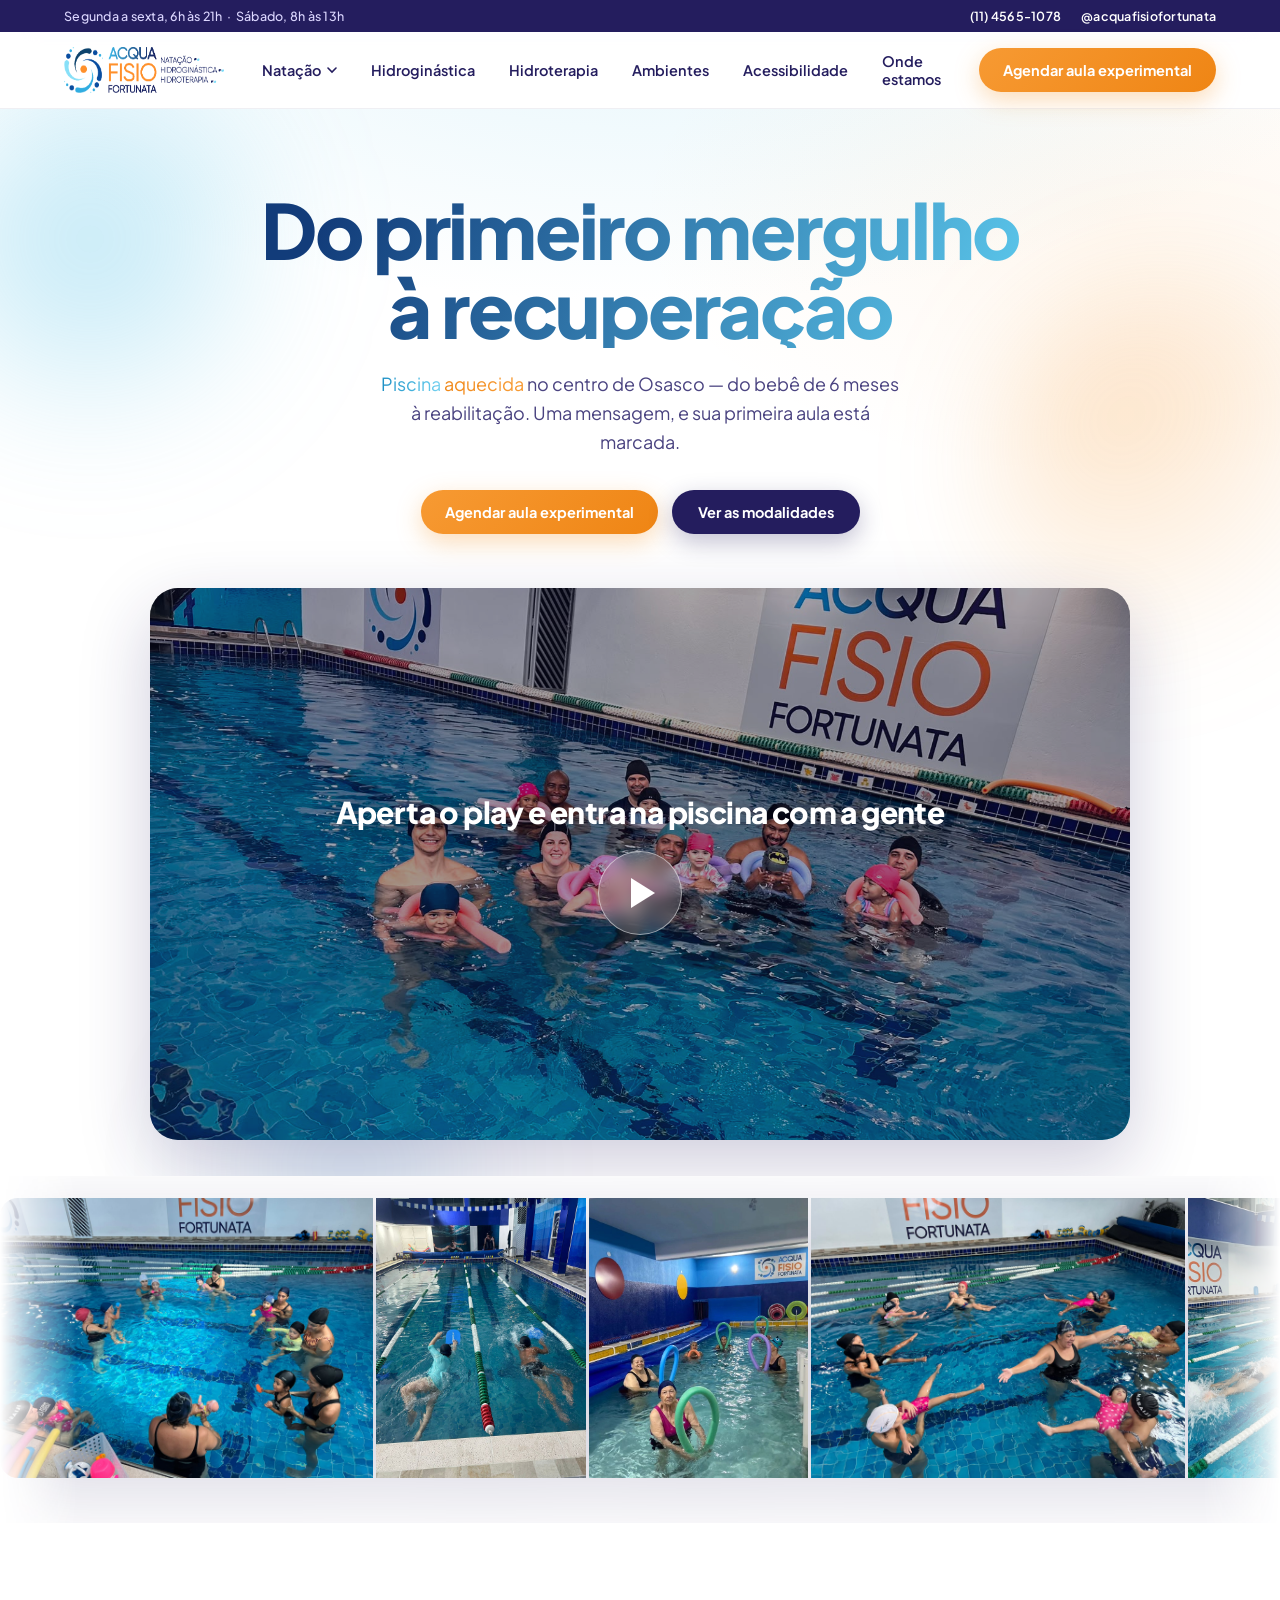
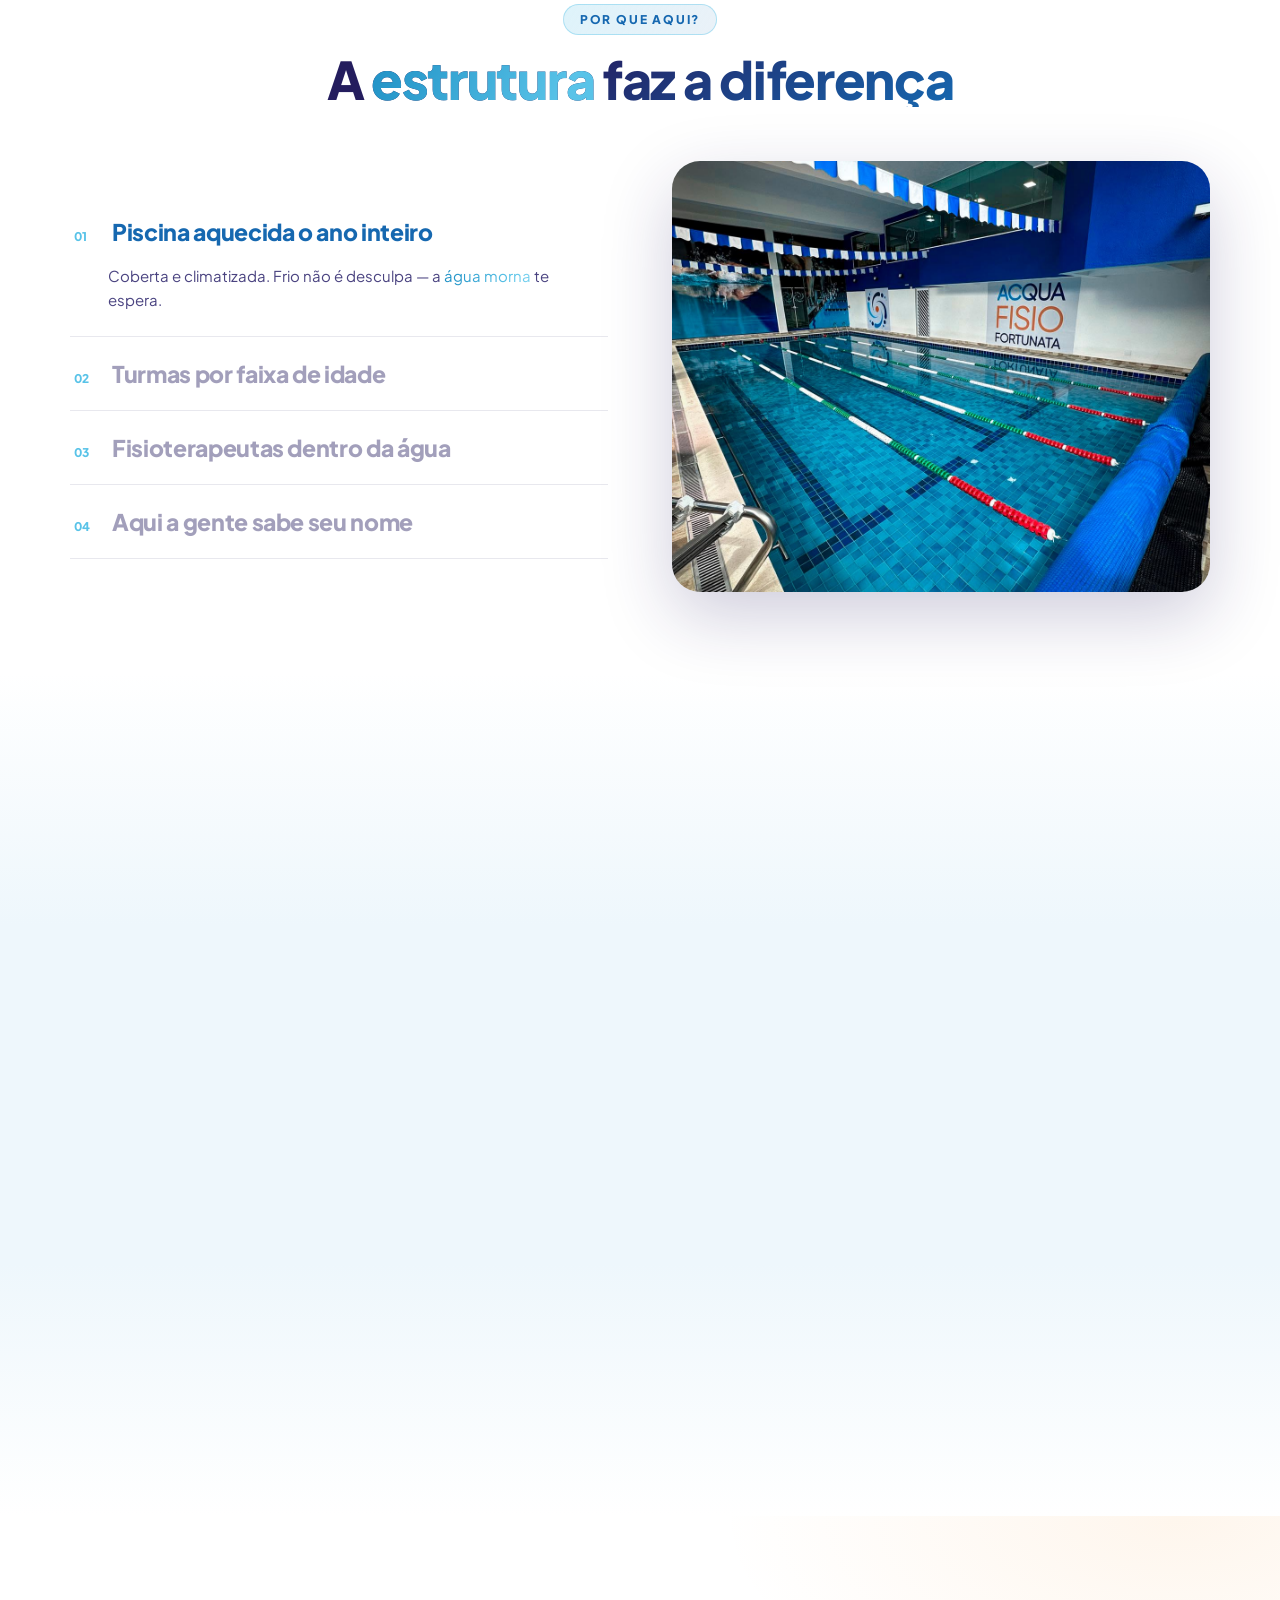
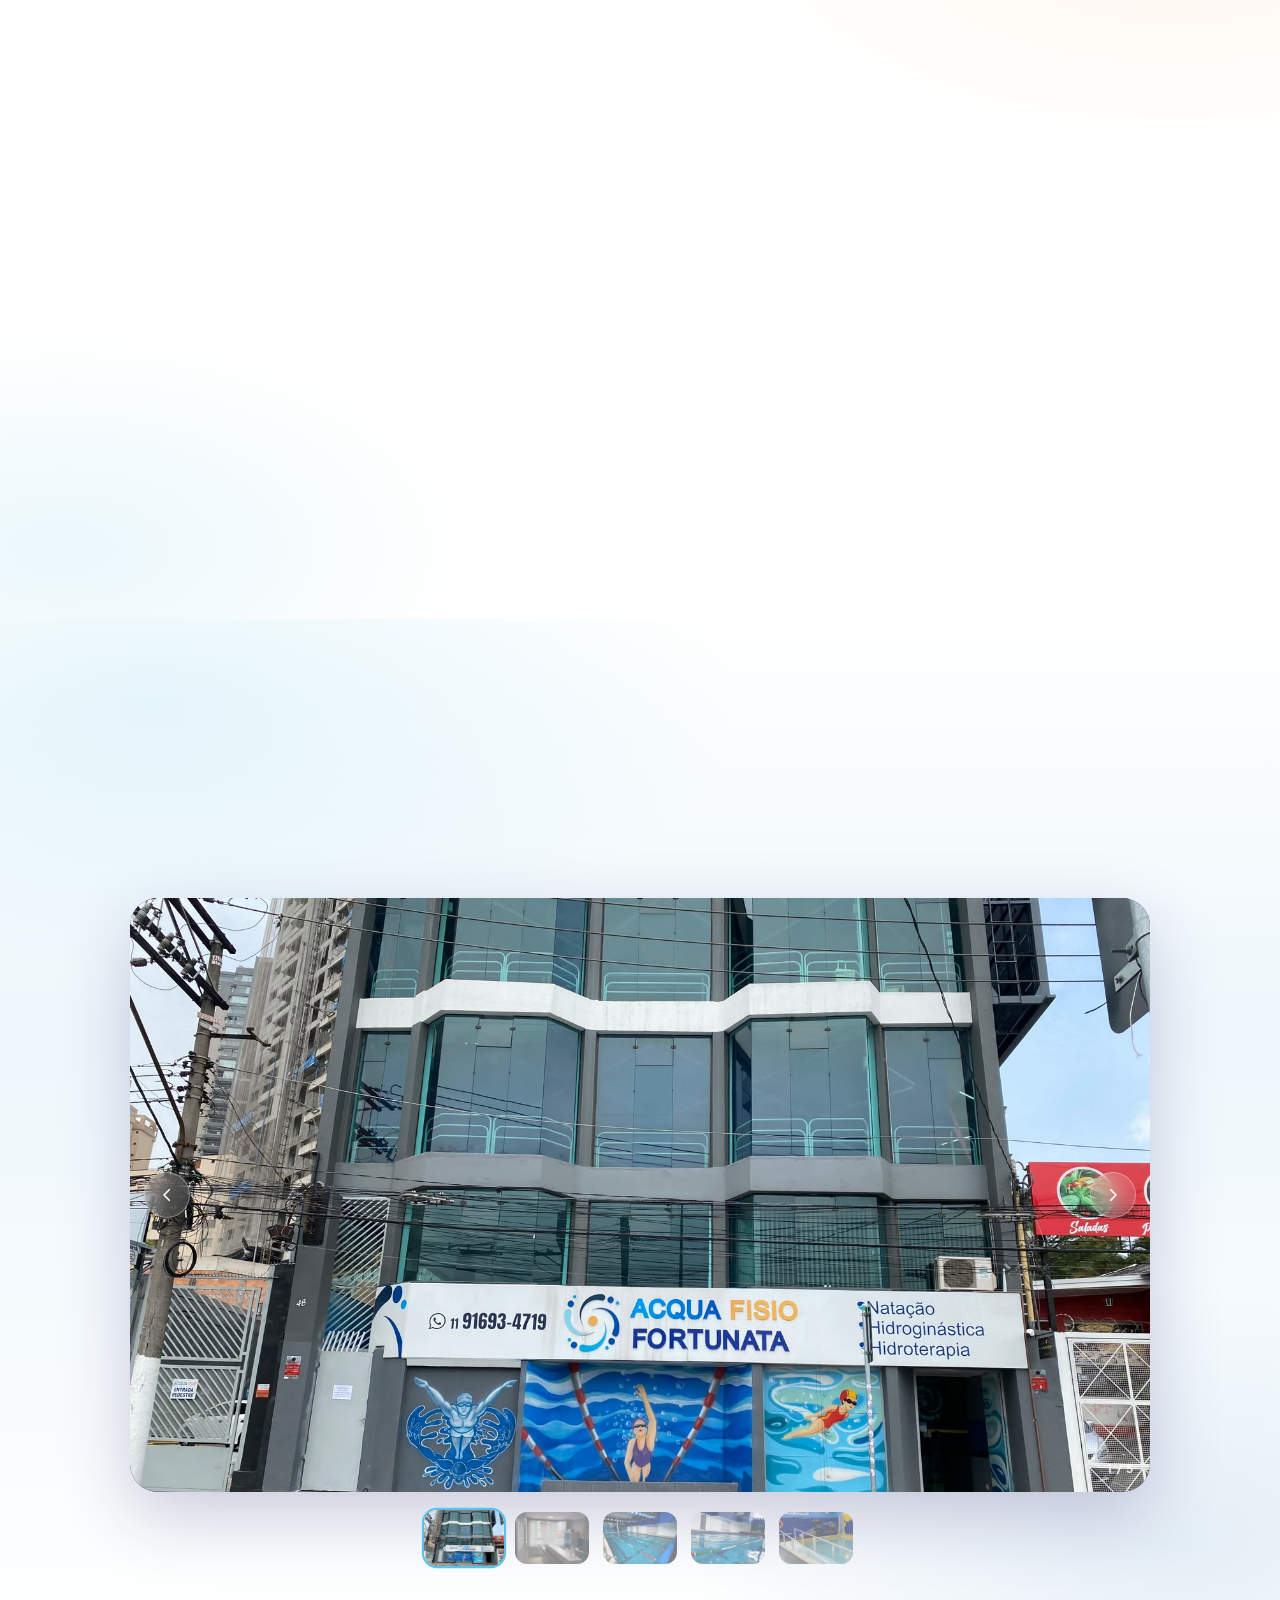
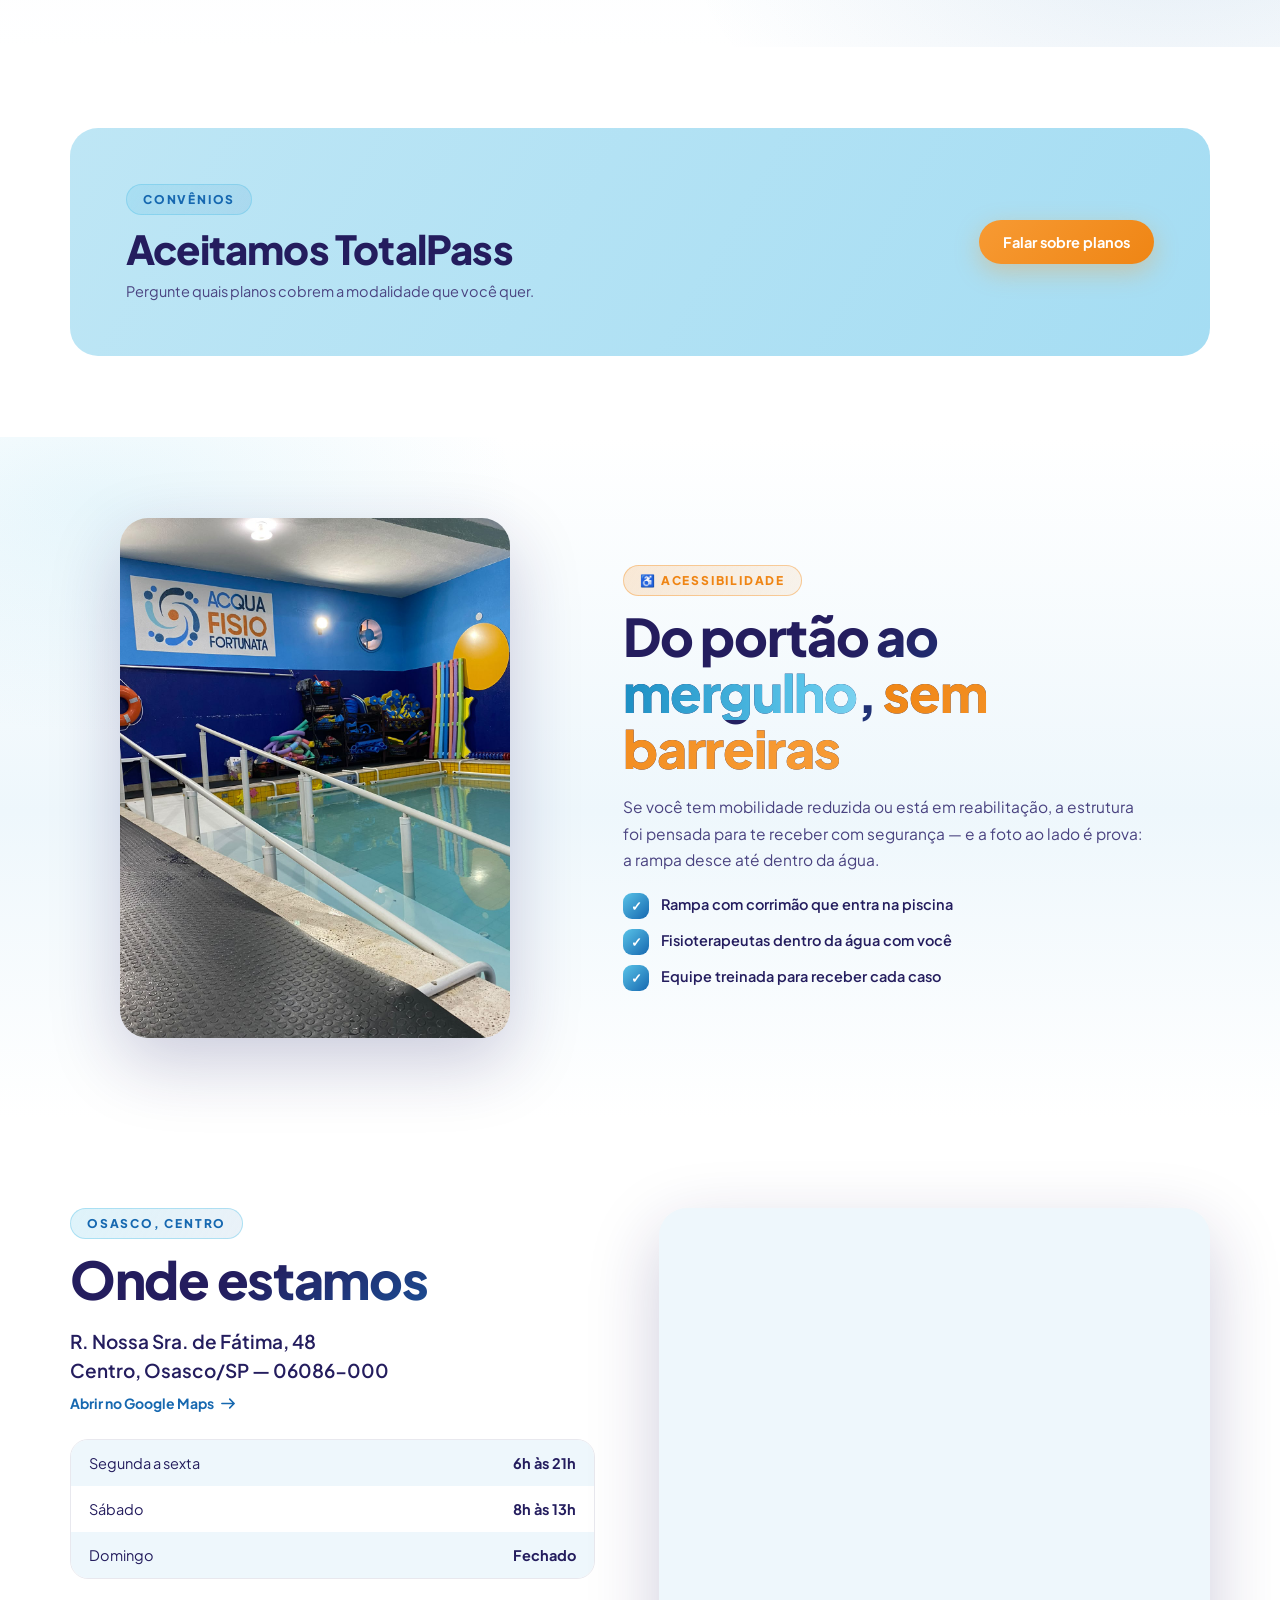
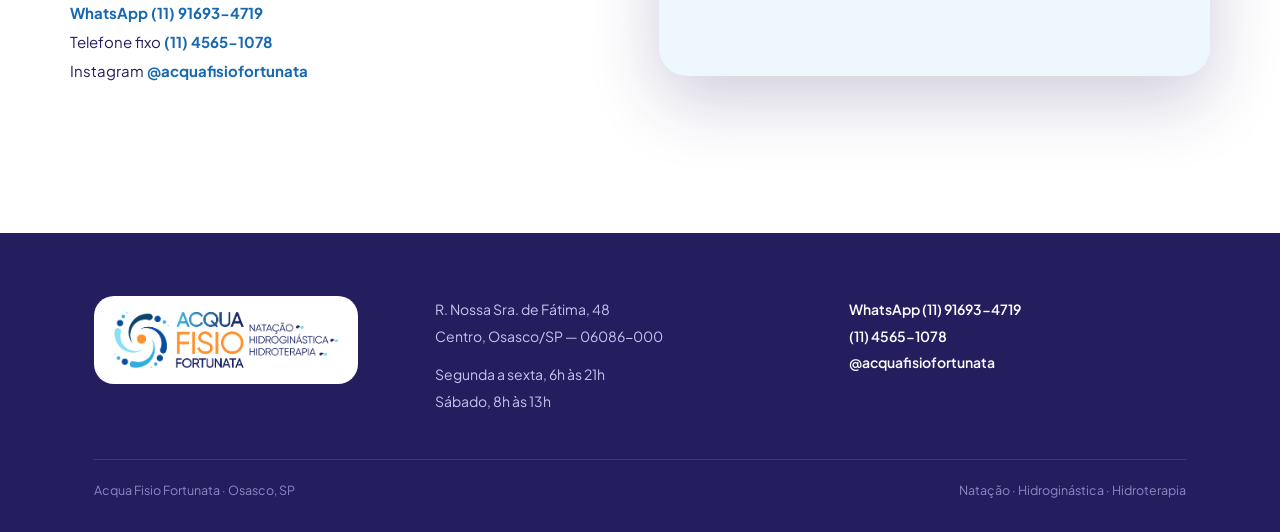
==== index.html @ b0bbec40 "Destacar aquecida em laranja da paleta e atualizar o convite do video. Co-authored-by: Cursor <curso" ====
<!DOCTYPE html>
<html lang="pt-BR">
<head>
<meta charset="UTF-8">
<meta name="viewport" content="width=device-width, initial-scale=1.0, viewport-fit=cover">
<title>Acqua Fisio Fortunata — Natação, Hidroginástica e Hidroterapia em Osasco</title>
<meta name="description" content="Natação, hidroginástica e hidroterapia em piscina aquecida, no centro de Osasco. Do bebê de 6 meses ao adulto. Agende uma aula experimental pelo WhatsApp.">
<link rel="icon" type="image/png" href="img/logo-mark.png">
<link rel="preconnect" href="https://fonts.googleapis.com">
<link rel="preconnect" href="https://fonts.gstatic.com" crossorigin>
<link href="https://fonts.googleapis.com/css2?family=Plus+Jakarta+Sans:wght@400;500;600;700;800&display=swap" rel="stylesheet">
<style>
:root{
  --ink:#241d5e;
  --ink-soft:#4a4380;
  --blue:#1668b0;
  --blue-deep:#123c7a;
  --cyan:#59c3e8;
  --cyan-soft:#bee6f5;
  --mist:#eef7fc;
  --orange:#f79a33;
  --orange-deep:#ef8514;
  --white:#ffffff;
  --card:#ffffff;
  --radius-lg:28px;
  --radius-md:20px;
  --shadow-soft:0 10px 40px rgba(36,29,94,.10);
  --shadow-pop:0 24px 70px rgba(36,29,94,.22);
  --ease-apple:cubic-bezier(.32,.72,.24,1);
  --header-h:76px;
}
*{margin:0;padding:0;box-sizing:border-box}
html{scroll-behavior:smooth}
body{
  font-family:'Plus Jakarta Sans',-apple-system,BlinkMacSystemFont,'Segoe UI',sans-serif;
  color:var(--ink);
  background:var(--white);
  -webkit-font-smoothing:antialiased;
  overflow-x:hidden;
}
img{display:block;max-width:100%}
a{color:inherit;text-decoration:none}
button{font-family:inherit;cursor:pointer;border:none;background:none}
::selection{background:var(--cyan-soft)}

/* ============ TOPBAR ============ */
.topbar{
  background:var(--ink);
  color:#dcd7ff;
  font-size:12.5px;
  font-weight:500;
  letter-spacing:.02em;
}
.topbar-in{
  max-width:1200px;margin:0 auto;padding:8px 24px;
  display:flex;justify-content:space-between;align-items:center;gap:16px;
}
.topbar a{color:#fff;font-weight:600;transition:opacity .2s}
.topbar a:hover{opacity:.75}
.topbar-right{display:flex;gap:20px}
@media(max-width:720px){
  .topbar-in{justify-content:center}
  .topbar-right{display:none}
}

/* ============ HEADER ============ */
header{
  position:sticky;top:0;z-index:100;
  background:rgba(255,255,255,.82);
  backdrop-filter:saturate(1.6) blur(18px);
  -webkit-backdrop-filter:saturate(1.6) blur(18px);
  border-bottom:1px solid rgba(36,29,94,.07);
}
.header-in{
  max-width:1200px;margin:0 auto;padding:0 24px;
  height:var(--header-h);
  display:flex;align-items:center;justify-content:space-between;gap:24px;
}
.brand img{height:46px;width:auto}
nav.desktop{display:flex;align-items:center;gap:6px}
nav.desktop>div{position:relative}
.nav-link{
  display:inline-flex;align-items:center;gap:6px;
  padding:10px 14px;border-radius:999px;
  font-size:14.5px;font-weight:600;color:var(--ink);
  transition:background .25s var(--ease-apple);
}
.nav-link:hover{background:rgba(89,195,232,.14)}
.nav-link .chev{transition:transform .3s var(--ease-apple);width:10px;height:10px}
.nav-drop{
  position:absolute;top:calc(100% + 10px);left:50%;transform:translateX(-50%) translateY(8px) scale(.97);
  min-width:280px;background:#fff;border-radius:22px;
  box-shadow:var(--shadow-pop);border:1px solid rgba(36,29,94,.06);
  padding:10px;opacity:0;visibility:hidden;pointer-events:none;
  transition:all .32s var(--ease-apple);
}
.nav-item-wrap.open .nav-drop{
  opacity:1;visibility:visible;pointer-events:auto;
  transform:translateX(-50%) translateY(0) scale(1);
}
.nav-item-wrap.open .chev{transform:rotate(180deg)}
.drop-item{
  display:flex;align-items:center;gap:14px;padding:11px 14px;border-radius:14px;
  transition:background .2s;
}
.drop-item:hover{background:var(--mist)}
.drop-item .num{
  font-size:11px;font-weight:800;color:var(--cyan);
  background:var(--mist);width:26px;height:26px;border-radius:9px;
  display:flex;align-items:center;justify-content:center;flex-shrink:0;
}
.drop-item b{display:block;font-size:14px;font-weight:700}
.drop-item span{font-size:12px;color:var(--ink-soft)}
.cta-btn{
  display:inline-flex;align-items:center;justify-content:center;gap:8px;
  background:linear-gradient(135deg,var(--orange),var(--orange-deep));
  color:#fff;font-weight:700;font-size:14.5px;
  padding:13px 24px;border-radius:999px;white-space:nowrap;
  box-shadow:0 8px 24px rgba(247,154,51,.35);
  transition:transform .3s var(--ease-apple),box-shadow .3s var(--ease-apple);
}
.cta-btn:hover{transform:translateY(-2px) scale(1.02);box-shadow:0 14px 34px rgba(247,154,51,.45)}
.cta-btn:active{transform:scale(.97)}
.hamb{display:none;width:44px;height:44px;border-radius:14px;background:var(--mist);position:relative}
.hamb span{position:absolute;left:12px;right:12px;height:2.4px;border-radius:2px;background:var(--ink);transition:all .35s var(--ease-apple)}
.hamb span:nth-child(1){top:16px}
.hamb span:nth-child(2){top:23px}
.hamb span:nth-child(3){top:30px}
body.menu-open .hamb span:nth-child(1){top:23px;transform:rotate(45deg)}
body.menu-open .hamb span:nth-child(2){opacity:0}
body.menu-open .hamb span:nth-child(3){top:23px;transform:rotate(-45deg)}
@media(max-width:960px){
  nav.desktop,.header-in .cta-btn{display:none}
  .hamb{display:block}
  .brand img{height:40px}
  :root{--header-h:64px}
}

/* ============ MOBILE SHEET ============ */
.sheet{
  position:fixed;inset:0;z-index:99;background:#fff;
  padding:calc(var(--header-h) + 34px + 20px) 24px 32px;
  transform:translateY(-8px);opacity:0;visibility:hidden;
  transition:all .4s var(--ease-apple);
  overflow-y:auto;display:flex;flex-direction:column;
}
body.menu-open .sheet{transform:translateY(0);opacity:1;visibility:visible}
.sheet .group-label{font-size:12px;font-weight:800;letter-spacing:.14em;text-transform:uppercase;color:var(--cyan);margin:18px 0 6px}
.sheet a.s-link{
  display:flex;align-items:center;gap:14px;padding:14px 6px;
  font-size:17px;font-weight:700;border-bottom:1px solid rgba(36,29,94,.07);
}
.sheet a.s-link small{font-weight:500;font-size:13px;color:var(--ink-soft);margin-left:auto}
.sheet .num{font-size:11px;font-weight:800;color:var(--cyan);background:var(--mist);width:28px;height:28px;border-radius:10px;display:flex;align-items:center;justify-content:center}
.sheet .cta-btn{margin-top:28px;width:100%;padding:17px}

/* ============ HERO ============ */
.hero{
  position:relative;
  padding:clamp(48px,9vh,110px) 24px clamp(28px,4vh,56px);
  text-align:center;
  background:
    radial-gradient(1100px 480px at 50% -140px, rgba(89,195,232,.16), transparent 70%),
    radial-gradient(700px 380px at 88% 10%, rgba(247,154,51,.07), transparent 70%),
    #fff;
  overflow:hidden;
}
.hero>*{position:relative;z-index:2}
.hero .blob{
  position:absolute;border-radius:50%;filter:blur(58px);z-index:1;pointer-events:none;
  animation:blobFloat 15s ease-in-out infinite;
}
.hero .blob.b1{width:440px;height:440px;left:-130px;top:-90px;background:radial-gradient(circle,rgba(89,195,232,.42),transparent 70%)}
.hero .blob.b2{width:400px;height:400px;right:-110px;top:16%;background:radial-gradient(circle at 30% 30%,rgba(247,154,51,.28),transparent 70%);animation-delay:-7s}
.hero .blob.b3{width:340px;height:340px;left:14%;bottom:-160px;background:radial-gradient(circle,rgba(22,104,176,.22),transparent 70%);animation-delay:-3.5s}
@keyframes blobFloat{0%,100%{transform:translateY(0) scale(1)}50%{transform:translateY(28px) scale(1.07)}}
.hero h1{
  font-size:clamp(38px,6.4vw,76px);
  font-weight:800;line-height:1.04;letter-spacing:-.03em;
  max-width:820px;margin:0 auto;
  background:linear-gradient(115deg,var(--blue-deep) 12%,var(--cyan) 92%);
  -webkit-background-clip:text;background-clip:text;color:transparent;
}
.hero p{
  max-width:520px;margin:22px auto 0;
  font-size:clamp(15.5px,1.6vw,18px);line-height:1.6;color:var(--ink-soft);
}
.hero-ctas{display:flex;gap:14px;justify-content:center;margin-top:34px;flex-wrap:wrap}
.btn-dark{
  display:inline-flex;align-items:center;justify-content:center;gap:8px;
  background:var(--ink);color:#fff;font-weight:700;font-size:14.5px;
  padding:13px 26px;border-radius:999px;
  box-shadow:0 8px 24px rgba(36,29,94,.28);
  position:relative;
  transition:transform .3s var(--ease-apple),box-shadow .3s var(--ease-apple);
}
.btn-dark:hover{
  transform:translateY(-2px) scale(1.02);
  box-shadow:0 0 0 3px rgba(89,195,232,.5),0 16px 40px rgba(36,29,94,.4);
}
.btn-dark:active{transform:scale(.97)}
.swipe-hint{display:none}
@media(max-width:720px){
  .swipe-hint{
    display:flex;flex-direction:column;align-items:center;gap:6px;
    margin-top:30px;color:var(--ink-soft);font-size:12.5px;font-weight:600;
    animation:hintFloat 2.4s ease-in-out infinite;
  }
  .swipe-hint svg{width:18px;height:18px;stroke:var(--cyan)}
}
@keyframes hintFloat{0%,100%{transform:translateY(0);opacity:.85}50%{transform:translateY(7px);opacity:1}}

/* ============ MARQUEE ============ */
.marquee{
  padding:clamp(16px,2.5vh,34px) 0 clamp(30px,5vh,60px);
  overflow:hidden;position:relative;
  -webkit-mask-image:linear-gradient(90deg,transparent,#000 6%,#000 94%,transparent);
  mask-image:linear-gradient(90deg,transparent,#000 6%,#000 94%,transparent);
}
.marquee-track{
  display:flex;gap:3px;width:max-content;
  animation:marq 52s linear infinite;
  border-radius:18px;
  filter:drop-shadow(0 18px 40px rgba(36,29,94,.16));
}
.marquee:hover .marquee-track{animation-play-state:paused}
@keyframes marq{to{transform:translateX(-50%)}}
.marquee-track img{
  height:clamp(180px,24vw,280px);width:auto;border-radius:0;
  object-fit:cover;flex-shrink:0;
}
.marquee-track img:first-child{border-radius:18px 0 0 18px}

/* ============ SECTION SHELL ============ */
section{scroll-margin-top:calc(var(--header-h) + 16px)}
.sec{padding:clamp(60px,9vh,110px) 24px}
.sec-in{max-width:1140px;margin:0 auto}
.kicker{
  width:fit-content;margin:0 auto 16px;padding:7px 16px;border-radius:999px;
  font-size:12px;font-weight:800;letter-spacing:.15em;text-transform:uppercase;
  color:var(--blue);text-align:center;
  background:linear-gradient(120deg,rgba(89,195,232,.2),rgba(22,104,176,.09));
  border:1px solid rgba(89,195,232,.4);
}
.tp-band .kicker,.where-grid .kicker,.acc-txt .kicker{margin:0 0 12px}
.sec h2{
  font-size:clamp(30px,4.4vw,52px);font-weight:800;letter-spacing:-.025em;
  line-height:1.08;text-align:center;max-width:720px;margin:0 auto;
  background:linear-gradient(150deg,var(--ink) 35%,var(--blue) 95%);
  -webkit-background-clip:text;background-clip:text;color:transparent;
}
.sec-sub{
  max-width:560px;margin:16px auto 0;text-align:center;
  font-size:15px;line-height:1.65;color:var(--ink-soft);
}
.hl{
  background:linear-gradient(120deg,var(--orange-deep),var(--orange) 80%);
  -webkit-background-clip:text;background-clip:text;color:transparent;
}
.hl-c{
  background:linear-gradient(120deg,#1d8fc4,var(--cyan) 85%);
  -webkit-background-clip:text;background-clip:text;color:transparent;
}
/* palavras de água: azul claro com brilho d'água + ondinha ao aparecer */
.wtr{
  display:inline-block;
  background:linear-gradient(90deg,#1d8fc4,var(--cyan) 35%,#9ae0f7 55%,var(--cyan) 75%,#1d8fc4);
  background-size:220% 100%;
  -webkit-background-clip:text;background-clip:text;color:transparent;
  animation:wtrShimmer 7s linear infinite;
}
.hero .wtr,.in .wtr{
  animation:wtrShimmer 7s linear infinite, wtrWave 1.8s var(--ease-apple) .25s 1;
}
@keyframes wtrShimmer{to{background-position:220% 0}}
@keyframes wtrWave{
  0%{transform:translateY(0)}
  22%{transform:translateY(-6px) rotate(-1.4deg)}
  48%{transform:translateY(3px) rotate(1deg)}
  74%{transform:translateY(-2px)}
  100%{transform:translateY(0)}
}
@media(prefers-reduced-motion:reduce){.wtr,.hero .wtr,.in .wtr{animation:none}}
.kicker.k-o{
  color:var(--orange-deep);
  background:linear-gradient(120deg,rgba(247,154,51,.2),rgba(239,133,20,.08));
  border-color:rgba(247,154,51,.45);
}
#natacao{
  background:
    radial-gradient(760px 380px at 92% 0%, rgba(247,154,51,.09), transparent 60%),
    radial-gradient(680px 360px at 5% 90%, rgba(89,195,232,.12), transparent 60%),
    #fff;
}
#acessibilidade{
  background:
    radial-gradient(700px 380px at 8% 10%, rgba(89,195,232,.13), transparent 60%),
    linear-gradient(180deg,#fff,var(--mist) 55%,#fff);
}

/* ============ ESTRUTURA (desktop accordion) ============ */
.struct-grid{
  display:grid;grid-template-columns:1fr 1fr;gap:clamp(32px,5vw,72px);
  align-items:center;margin-top:clamp(36px,6vh,64px);
}
.struct-list{display:flex;flex-direction:column}
.struct-item{border-bottom:1px solid rgba(36,29,94,.1);padding:4px 0}
.struct-item button.head{
  width:100%;display:flex;align-items:baseline;gap:16px;text-align:left;
  padding:18px 4px;
}
.struct-item .idx{font-size:12px;font-weight:800;color:var(--cyan);flex-shrink:0;width:22px}
.struct-item .t{
  font-size:clamp(18px,2vw,23px);font-weight:800;letter-spacing:-.015em;
  color:var(--ink);opacity:.42;transition:opacity .35s;
}
.struct-item.active .t{opacity:1;color:var(--blue)}
.struct-item .body{
  max-height:0;overflow:hidden;
  transition:max-height .5s var(--ease-apple);
}
.struct-item.active .body{max-height:120px}
.struct-item .body p{
  font-size:15px;line-height:1.6;color:var(--ink-soft);
  padding:0 4px 20px 38px;
}
.struct-fig{position:relative;border-radius:var(--radius-lg);overflow:hidden;aspect-ratio:5/4;box-shadow:var(--shadow-pop)}
.struct-fig img{
  position:absolute;inset:0;width:100%;height:100%;object-fit:cover;
  opacity:0;transform:scale(1.06);
  transition:opacity .6s var(--ease-apple),transform .8s var(--ease-apple);
}
.struct-fig img.show{opacity:1;transform:scale(1)}
/* mobile deck */
.deck-wrap{display:none}
@media(max-width:860px){
  .struct-grid{display:none}
  .deck-wrap{display:block;margin-top:34px}
  .deck{
    position:relative;height:min(560px,72svh);max-width:420px;margin:0 auto;
    touch-action:pan-y;
  }
  .deck-card{
    position:absolute;inset:0;background:#fff;border-radius:26px;overflow:hidden;
    box-shadow:0 18px 50px rgba(36,29,94,.18);border:1px solid rgba(36,29,94,.06);
    display:flex;flex-direction:column;
    transition:transform .55s var(--ease-apple),opacity .55s var(--ease-apple);
    will-change:transform;
  }
  .deck-card .ph{flex:1;min-height:0;position:relative}
  .deck-card .ph img{position:absolute;inset:0;width:100%;height:100%;object-fit:cover}
  .deck-card .tx{padding:18px 20px 22px}
  .deck-card .tx .idx{font-size:11px;font-weight:800;color:var(--cyan);letter-spacing:.1em}
  .deck-card .tx b{display:block;font-size:19px;font-weight:800;letter-spacing:-.02em;margin:4px 0 6px}
  .deck-card .tx p{font-size:14px;line-height:1.55;color:var(--ink-soft)}
  .deck-dots{display:flex;gap:8px;justify-content:center;margin-top:20px}
  .deck-dots button{width:8px;height:8px;border-radius:99px;background:rgba(36,29,94,.18);transition:all .3s var(--ease-apple)}
  .deck-dots button.on{width:26px;background:var(--cyan)}
  .deck-hint{text-align:center;font-size:12px;font-weight:600;color:var(--ink-soft);margin-top:12px}
}

/* ============ MODALIDADES ============ */
.mods{background:linear-gradient(180deg,#fff, var(--mist) 30%, var(--mist) 70%, #fff)}
.mod-cards{
  display:flex;gap:20px;margin-top:clamp(36px,6vh,60px);
}
.mod-card{
  position:relative;flex:1;min-width:0;border-radius:var(--radius-lg);overflow:hidden;
  aspect-ratio:auto;height:clamp(380px,52vh,520px);
  box-shadow:var(--shadow-soft);cursor:pointer;
  transition:flex 1.05s var(--ease-apple),box-shadow 1.05s var(--ease-apple),transform 1.05s var(--ease-apple);
}
@media(min-width:861px){
  .mod-cards:hover .mod-card{flex:.86;transform:scale(.99)}
  .mod-cards:hover .mod-card:hover{flex:1.42;transform:scale(1);box-shadow:var(--shadow-pop)}
}
.mod-card img{
  position:absolute;inset:0;width:100%;height:100%;object-fit:cover;
  transition:transform 1.2s var(--ease-apple);
}
.mod-card:hover img{transform:scale(1.05)}
.mod-card::after{
  content:'';position:absolute;inset:0;
  background:linear-gradient(185deg,rgba(18,26,64,0) 40%,rgba(18,22,60,.86) 92%);
}
.mod-card .info{
  position:absolute;left:0;right:0;bottom:0;z-index:2;padding:26px;color:#fff;
}
.mod-card .info b{display:block;font-size:clamp(20px,2.2vw,27px);font-weight:800;letter-spacing:-.02em;line-height:1.15}
.mod-card .info span{display:block;font-size:14px;opacity:.85;margin-top:6px}
.mod-card .info .go{
  display:inline-flex;align-items:center;gap:8px;margin-top:14px;
  font-size:13.5px;font-weight:700;color:var(--cyan-soft);
}
.mod-card .info .go svg{transition:transform .4s var(--ease-apple)}
.mod-card:hover .info .go svg{transform:translateX(6px)}
@media(max-width:860px){
  .mod-cards{flex-direction:column}
  .mod-card{flex:none;height:clamp(320px,52svh,420px)}
}

/* ============ TURMAS ============ */
.turmas-grid{
  display:grid;grid-template-columns:repeat(auto-fit,minmax(200px,1fr));
  gap:16px;margin-top:clamp(36px,6vh,56px);
}
.turma{
  position:relative;border-radius:22px;overflow:hidden;aspect-ratio:3/4;
  box-shadow:var(--shadow-soft);
  transition:transform .45s var(--ease-apple),box-shadow .45s var(--ease-apple);
}
.turma:hover{transform:translateY(-6px);box-shadow:var(--shadow-pop)}
.turma img{position:absolute;inset:0;width:100%;height:100%;object-fit:cover;transition:transform .7s var(--ease-apple)}
.turma:hover img{transform:scale(1.06)}
.turma::after{content:'';position:absolute;inset:0;background:linear-gradient(185deg,transparent 45%,rgba(18,22,60,.85))}
.turma .tx{position:absolute;left:0;right:0;bottom:0;z-index:2;padding:18px;color:#fff}
.turma .tx b{display:block;font-size:17px;font-weight:800;letter-spacing:-.01em}
.turma .tx span{font-size:12.5px;opacity:.85}

/* ============ VIDEO FACADE ============ */
.vfacade{
  position:relative;max-width:980px;margin:clamp(38px,6vh,60px) auto 0;
  border-radius:var(--radius-lg);overflow:hidden;aspect-ratio:16/9;
  box-shadow:var(--shadow-pop);cursor:pointer;
}
@media(max-width:720px){.vfacade{aspect-ratio:4/3;border-radius:22px}}
.vfacade img{position:absolute;inset:0;width:100%;height:100%;object-fit:cover;transition:transform .8s var(--ease-apple)}
.vfacade:hover img{transform:scale(1.04)}
.vfacade::after{content:'';position:absolute;inset:0;background:rgba(15,18,50,.38);transition:background .4s}
.vfacade:hover::after{background:rgba(15,18,50,.28)}
.vfacade .vlabel{
  position:absolute;inset:0;z-index:2;display:flex;flex-direction:column;
  align-items:center;justify-content:center;gap:20px;color:#fff;text-align:center;padding:24px;
}
.vfacade .vlabel b{font-size:clamp(20px,3vw,30px);font-weight:800;letter-spacing:-.02em;text-shadow:0 4px 24px rgba(0,0,0,.4)}
.play-btn{
  width:clamp(64px,8vw,84px);height:clamp(64px,8vw,84px);border-radius:50%;
  background:rgba(255,255,255,.16);
  backdrop-filter:blur(8px);-webkit-backdrop-filter:blur(8px);
  border:1.5px solid rgba(255,255,255,.5);
  display:flex;align-items:center;justify-content:center;
  transition:transform .4s var(--ease-apple),background .4s;
  animation:pulse 2.6s ease-out infinite;
}
@keyframes pulse{0%{box-shadow:0 0 0 0 rgba(255,255,255,.35)}70%{box-shadow:0 0 0 22px rgba(255,255,255,0)}100%{box-shadow:0 0 0 0 rgba(255,255,255,0)}}
.vfacade:hover .play-btn{transform:scale(1.1);background:rgba(255,255,255,.28)}
.play-btn::before{
  content:'';display:block;margin-left:5px;
  border-left:clamp(18px,2.2vw,24px) solid #fff;
  border-top:clamp(11px,1.4vw,15px) solid transparent;
  border-bottom:clamp(11px,1.4vw,15px) solid transparent;
}
.vmodal{
  position:fixed;inset:0;z-index:300;background:rgba(8,8,24,.92);
  backdrop-filter:blur(10px);-webkit-backdrop-filter:blur(10px);
  display:flex;align-items:center;justify-content:center;padding:min(4vw,40px);
  opacity:0;visibility:hidden;transition:all .35s var(--ease-apple);
}
.vmodal.open{opacity:1;visibility:visible}
.vmodal .frame{
  width:min(1100px,100%);aspect-ratio:16/9;border-radius:22px;overflow:hidden;
  box-shadow:0 40px 120px rgba(0,0,0,.6);background:#000;
  transform:scale(.94);transition:transform .4s var(--ease-apple);
}
.vmodal.open .frame{transform:scale(1)}
.vmodal iframe{width:100%;height:100%;border:0;display:block}
.vmodal .close{
  position:absolute;top:20px;right:24px;width:46px;height:46px;border-radius:50%;
  background:rgba(255,255,255,.12);color:#fff;font-size:20px;font-weight:600;
  display:flex;align-items:center;justify-content:center;
  transition:background .25s,transform .25s;
}
.vmodal .close:hover{background:rgba(255,255,255,.25);transform:rotate(90deg)}

/* ============ TOUR VIRTUAL (Ambientes) ============ */
.tour-sec{
  background:
    radial-gradient(900px 420px at 12% 8%, rgba(89,195,232,.14), transparent 65%),
    radial-gradient(760px 400px at 92% 90%, rgba(22,104,176,.10), transparent 65%),
    linear-gradient(180deg,#fff, var(--mist) 40%, #fff);
}
.tour{position:relative;max-width:1020px;margin:clamp(34px,6vh,56px) auto 0}
.tour-stage{
  position:relative;border-radius:var(--radius-lg);overflow:hidden;
  height:clamp(400px,66vh,640px);background:var(--ink);box-shadow:var(--shadow-pop);
  touch-action:pan-y;cursor:pointer;
}
.tour-slide{position:absolute;inset:0;opacity:0;visibility:hidden;transition:opacity .75s var(--ease-apple),visibility .75s}
.tour-slide.on{opacity:1;visibility:visible}
.tour-slide img.main{
  position:absolute;inset:0;width:100%;height:100%;
  object-fit:cover;z-index:2;
  transform:scale(1.06);transition:transform 6s ease-out;
}
.tour-slide.on img.main{transform:scale(1)}
.tour-count{
  position:absolute;right:16px;bottom:16px;z-index:4;
  font-size:12px;font-weight:800;color:#fff;opacity:.8;letter-spacing:.08em;
}
.tour-btn{
  position:absolute;top:50%;transform:translateY(-50%);z-index:4;
  width:46px;height:46px;border-radius:50%;
  background:rgba(255,255,255,.14);
  backdrop-filter:blur(10px);-webkit-backdrop-filter:blur(10px);
  border:1px solid rgba(255,255,255,.32);color:#fff;
  display:flex;align-items:center;justify-content:center;
  transition:background .25s,transform .25s var(--ease-apple);
}
.tour-btn:hover{background:rgba(255,255,255,.3);transform:translateY(-50%) scale(1.08)}
.tour-btn:active{transform:translateY(-50%) scale(.94)}
.tour-btn.prev{left:14px}
.tour-btn.next{right:14px}
.tour-thumbs{display:flex;gap:10px;justify-content:center;margin-top:18px;flex-wrap:wrap}
.tour-thumbs button{
  width:78px;height:56px;border-radius:14px;overflow:hidden;opacity:.5;
  border:2px solid transparent;padding:0;
  transition:all .35s var(--ease-apple);
}
.tour-thumbs button img{width:100%;height:100%;object-fit:cover;display:block}
.tour-thumbs button.on{opacity:1;border-color:var(--cyan);transform:scale(1.08)}
.tour-dots{display:none;gap:8px;justify-content:center;margin-top:16px}
.tour-dots button{height:8px;width:8px;border-radius:99px;background:rgba(36,29,94,.18);transition:all .3s var(--ease-apple)}
.tour-dots button.on{width:28px;background:var(--blue)}
@media(max-width:720px){
  .tour-stage{height:min(66svh,540px)}
  .tour-thumbs{display:none}
  .tour-dots{display:flex}
  .tour-btn{width:40px;height:40px}
  .tour-count{display:none}
}

/* ============ GRADIENTES DA PALETA ============ */
.g-cyan{background:linear-gradient(120deg,#1d8fc4,var(--cyan) 60%,#7fd4f0)}
.g-blue{background:linear-gradient(120deg,var(--blue-deep),var(--blue) 55%,#2b9fd4)}
.g-ink{background:linear-gradient(120deg,var(--ink),#3a3086 55%,var(--blue))}
.g-orange{background:linear-gradient(120deg,var(--orange-deep),var(--orange) 60%,#ffb95e)}

/* ============ GALERIA DENTRO DOS CARDS ============ */
.cg{position:absolute;inset:0}
.cg img{
  position:absolute;inset:0;width:100%;height:100%;object-fit:cover;
  opacity:0;transition:opacity .65s var(--ease-apple),transform 1.1s var(--ease-apple);
}
.cg img.on{opacity:1}
.cg-nav{
  position:absolute;top:12px;right:12px;z-index:3;display:flex;gap:6px;
  opacity:0;transition:opacity .35s var(--ease-apple);
}
.turma:hover .cg-nav,.mod-card:hover .cg-nav{opacity:1}
.cg-nav button{
  width:30px;height:30px;border-radius:50%;color:#fff;
  background:rgba(10,12,40,.45);border:1px solid rgba(255,255,255,.28);
  backdrop-filter:blur(6px);-webkit-backdrop-filter:blur(6px);
  display:flex;align-items:center;justify-content:center;
  transition:background .25s,transform .25s;
}
.cg-nav button:hover{background:rgba(10,12,40,.7);transform:scale(1.08)}
.cg-count{
  position:absolute;top:16px;left:14px;z-index:3;
  font-size:11px;font-weight:800;color:#fff;letter-spacing:.06em;
  background:rgba(10,12,40,.45);padding:4px 10px;border-radius:999px;
  backdrop-filter:blur(6px);-webkit-backdrop-filter:blur(6px);
  opacity:0;transition:opacity .35s var(--ease-apple);
}
.turma:hover .cg-count,.mod-card:hover .cg-count{opacity:1}
@media(max-width:860px){.cg-nav,.cg-count{opacity:1}}

/* ============ MODAL DE MODALIDADE (Apple/Airbnb) ============ */
.dmodal{
  position:fixed;inset:0;z-index:250;
  display:flex;align-items:center;justify-content:center;padding:min(4vw,28px);
  background:rgba(12,14,42,.46);
  backdrop-filter:blur(16px) saturate(1.25);-webkit-backdrop-filter:blur(16px) saturate(1.25);
  opacity:0;visibility:hidden;transition:opacity .4s var(--ease-apple),visibility .4s;
}
.dmodal.open{opacity:1;visibility:visible}
.dm-card{
  position:relative;width:min(960px,100%);height:min(82vh,680px);
  background:#fff;border-radius:30px;overflow:hidden;
  box-shadow:0 40px 120px rgba(10,12,40,.5);
  display:grid;grid-template-columns:1.05fr 1fr;
  transform:scale(.93) translateY(20px);
  transition:transform .5s var(--ease-apple);
}
.dmodal.open .dm-card{transform:scale(1) translateY(0)}
.dm-gal{position:relative;background:var(--ink);overflow:hidden;touch-action:pan-y}
.dm-track{position:absolute;inset:0;display:flex;transition:transform .55s var(--ease-apple)}
.dm-track img{width:100%;height:100%;object-fit:cover;flex-shrink:0}
.dm-nav{
  position:absolute;top:50%;transform:translateY(-50%);z-index:3;
  width:40px;height:40px;border-radius:50%;color:#fff;
  background:rgba(255,255,255,.2);border:1px solid rgba(255,255,255,.4);
  backdrop-filter:blur(8px);-webkit-backdrop-filter:blur(8px);
  display:flex;align-items:center;justify-content:center;
  transition:background .25s,transform .25s;
}
.dm-nav:hover{background:rgba(255,255,255,.42)}
.dm-nav.prev{left:12px}.dm-nav.next{right:12px}
.dm-dots{position:absolute;left:0;right:0;bottom:14px;z-index:3;display:flex;gap:6px;justify-content:center}
.dm-dots span{width:7px;height:7px;border-radius:99px;background:rgba(255,255,255,.45);transition:all .3s var(--ease-apple)}
.dm-dots span.on{width:20px;background:#fff}
.dm-body{padding:clamp(24px,3.4vw,38px);overflow-y:auto;display:flex;flex-direction:column;gap:15px}
.dm-body>*{flex-shrink:0}
.dmodal.open .dm-body>*{animation:dmIn .55s var(--ease-apple) both}
.dmodal.open .dm-body>*:nth-child(2){animation-delay:.06s}
.dmodal.open .dm-body>*:nth-child(3){animation-delay:.12s}
.dmodal.open .dm-body>*:nth-child(4){animation-delay:.18s}
.dmodal.open .dm-body>*:nth-child(5){animation-delay:.24s}
.dmodal.open .dm-body>*:nth-child(6){animation-delay:.3s}
.dmodal.open .dm-body>*:nth-child(7){animation-delay:.36s}
@keyframes dmIn{from{opacity:0;transform:translateY(16px)}to{opacity:1;transform:none}}
.dm-kicker{
  width:fit-content;font-size:11px;font-weight:800;letter-spacing:.14em;text-transform:uppercase;
  color:var(--blue);padding:6px 13px;border-radius:999px;
  background:linear-gradient(120deg,rgba(89,195,232,.2),rgba(22,104,176,.1));
  border:1px solid rgba(89,195,232,.4);
}
.dm-body h3{
  font-size:clamp(25px,3vw,34px);font-weight:800;letter-spacing:-.025em;line-height:1.05;
  background:linear-gradient(150deg,var(--ink) 35%,var(--blue));
  -webkit-background-clip:text;background-clip:text;color:transparent;
}
.dm-facts{
  display:grid;grid-template-columns:repeat(2,1fr);gap:14px 10px;text-align:center;
  background:linear-gradient(150deg,var(--mist),#e3f3fb);
  border:1px solid rgba(89,195,232,.25);border-radius:18px;padding:16px 12px;
}
.dm-fact{display:flex;flex-direction:column;align-items:center;gap:4px}
.dm-fact svg{width:22px;height:22px;stroke:var(--blue);margin-bottom:2px}
.dm-fact .fk{font-size:9.5px;font-weight:800;letter-spacing:.14em;text-transform:uppercase;color:var(--cyan)}
.dm-fact .fv{font-size:12.5px;font-weight:800;color:var(--ink);line-height:1.3}
.dm-bene-t{
  font-size:11.5px;font-weight:800;letter-spacing:.15em;text-transform:uppercase;
  color:var(--orange-deep);
}
.dm-bene{display:flex;flex-direction:column;gap:12px}
.dm-b{display:flex;gap:11px;align-items:flex-start}
.dm-b .ck{
  width:24px;height:24px;border-radius:8px;flex-shrink:0;margin-top:1px;
  background:linear-gradient(135deg,var(--orange),var(--orange-deep));color:#fff;
  font-size:12px;font-weight:800;display:flex;align-items:center;justify-content:center;
}
.dm-b p{font-size:13.5px;line-height:1.55;color:var(--ink-soft)}
.dm-b b{color:var(--blue-deep);font-weight:800}
.dm-quote{
  border-radius:18px;padding:18px 20px;color:#fff;position:relative;overflow:hidden;
  font-size:15.5px;font-weight:700;line-height:1.5;letter-spacing:-.01em;
}
.dm-quote::before{
  content:'';position:absolute;inset:0;
  background:radial-gradient(320px 150px at 10% 0%,rgba(255,255,255,.25),transparent 60%);
}
.dm-quote span{position:relative;z-index:2}
.dm-cta{
  position:sticky;bottom:calc(-1 * clamp(24px,3.4vw,38px));z-index:4;
  margin-top:auto;
  padding:14px 0 clamp(24px,3.4vw,38px);
  margin-bottom:calc(-1 * clamp(24px,3.4vw,38px));
  background:linear-gradient(180deg,rgba(255,255,255,0),#fff 34%);
}
.dm-cta .cta-btn{width:100%}
.dm-close{
  position:absolute;top:14px;right:14px;z-index:5;width:40px;height:40px;border-radius:50%;
  background:rgba(10,12,40,.45);color:#fff;font-size:16px;
  backdrop-filter:blur(8px);-webkit-backdrop-filter:blur(8px);
  display:flex;align-items:center;justify-content:center;
  transition:background .25s,transform .25s;
}
.dm-close:hover{background:rgba(10,12,40,.72);transform:rotate(90deg)}
@media(max-width:860px){
  .dmodal{padding:0;align-items:flex-end}
  .dm-card{
    grid-template-columns:1fr;grid-template-rows:42svh 1fr;
    width:100%;height:auto;max-height:92svh;border-radius:26px 26px 0 0;
    transform:translateY(48px);
  }
  .dmodal.open .dm-card{transform:translateY(0)}
  .dm-body{padding-bottom:calc(24px + env(safe-area-inset-bottom))}
  .dm-cta{
    bottom:calc(-24px - env(safe-area-inset-bottom));
    padding-bottom:calc(24px + env(safe-area-inset-bottom));
    margin-bottom:calc(-24px - env(safe-area-inset-bottom));
  }
}

/* ============ ACESSIBILIDADE (com foto da rampa) ============ */
.acc-grid{
  display:grid;grid-template-columns:.9fr 1.1fr;gap:clamp(30px,5vw,64px);
  align-items:center;max-width:1040px;margin:0 auto;
}
.acc-fig{
  border-radius:var(--radius-lg);overflow:hidden;box-shadow:var(--shadow-pop);
  aspect-ratio:3/4;max-height:520px;position:relative;
}
.acc-fig img{position:absolute;inset:0;width:100%;height:100%;object-fit:cover}
.acc-txt .kicker{text-align:left}
.acc-txt h2{text-align:left;margin:0}
.acc-txt p{font-size:15.5px;line-height:1.7;color:var(--ink-soft);margin-top:18px;max-width:520px}
.acc-list{margin-top:22px;display:flex;flex-direction:column;gap:12px}
.acc-list .it{display:flex;gap:12px;align-items:flex-start;font-size:14.5px;font-weight:600}
.acc-list .it .dot{
  width:26px;height:26px;border-radius:9px;flex-shrink:0;margin-top:-2px;
  background:linear-gradient(135deg,var(--cyan),var(--blue));color:#fff;
  display:flex;align-items:center;justify-content:center;font-size:13px;
}
@media(max-width:860px){
  .acc-grid{grid-template-columns:1fr}
  .acc-fig{aspect-ratio:4/5;max-height:none}
}

/* ============ TOTALPASS ============ */
.tp-band{
  max-width:1140px;margin:0 auto;
  background:linear-gradient(120deg,var(--cyan-soft),#a5ddf3);
  border-radius:var(--radius-lg);
  padding:clamp(34px,5vw,56px);
  display:flex;align-items:center;justify-content:space-between;gap:28px;flex-wrap:wrap;
}
.tp-band .kicker{text-align:left;margin-bottom:8px;color:var(--blue)}
.tp-band h3{font-size:clamp(26px,3.4vw,40px);font-weight:800;letter-spacing:-.02em;color:var(--ink)}
.tp-band p{font-size:14.5px;color:var(--ink-soft);margin-top:8px;max-width:420px}

/* ============ ONDE ESTAMOS ============ */
.where-grid{
  display:grid;grid-template-columns:1fr 1.05fr;gap:clamp(32px,5vw,64px);
  align-items:start;margin-top:8px;
}
.where-grid .kicker{text-align:left}
.where-grid h2{text-align:left;margin:0}
.addr{font-size:clamp(16px,1.8vw,19px);line-height:1.5;font-weight:600;margin-top:20px;display:inline-block}
.addr:hover{color:var(--blue)}
.maps-link{
  display:inline-flex;align-items:center;gap:7px;margin-top:10px;
  font-size:14px;font-weight:700;color:var(--blue);
}
.maps-link:hover{text-decoration:underline}
.hours{
  margin-top:26px;border:1px solid rgba(36,29,94,.1);border-radius:18px;overflow:hidden;
}
.hours .row{
  display:flex;justify-content:space-between;padding:14px 18px;font-size:14.5px;
}
.hours .row:nth-child(odd){background:var(--mist)}
.hours .row b{font-weight:700}
.contacts{margin-top:24px;display:flex;flex-direction:column;gap:10px;font-size:15px}
.contacts a{font-weight:700;color:var(--blue);transition:opacity .2s}
.contacts a:hover{opacity:.75}
.map-card{
  position:relative;border-radius:var(--radius-lg);overflow:hidden;
  box-shadow:var(--shadow-pop);aspect-ratio:4/3.4;background:var(--mist);
}
.map-card iframe{width:100%;height:100%;border:0;display:block}
.map-card .map-overlay{
  position:absolute;inset:0;z-index:2;
}
@media(max-width:860px){
  .where-grid{grid-template-columns:1fr}
  .map-card{aspect-ratio:4/3}
}

/* ============ FOOTER ============ */
footer{background:var(--ink);color:#c9c3f0;margin-top:clamp(50px,8vh,90px)}
.foot-in{
  max-width:1140px;margin:0 auto;padding:clamp(50px,7vh,72px) 24px 34px;
}
.foot-grid{display:grid;grid-template-columns:auto 1fr 1fr;gap:clamp(32px,6vw,80px);align-items:start}
.foot-logo{
  background:#fff;border-radius:20px;padding:16px 20px;display:inline-block;
}
.foot-logo img{height:56px;width:auto}
.foot-grid p, .foot-grid a{font-size:14px;line-height:1.9;color:#c9c3f0}
.foot-grid a{font-weight:600;color:#fff;display:block}
.foot-grid a:hover{color:var(--cyan)}
.foot-base{
  border-top:1px solid rgba(255,255,255,.12);margin-top:44px;padding-top:22px;
  font-size:12.5px;color:#8f88c2;display:flex;justify-content:space-between;gap:14px;flex-wrap:wrap;
}
@media(max-width:860px){
  .foot-grid{grid-template-columns:1fr;gap:30px}
}

/* ============ FLOATING CTA (mobile) ============ */
.float-cta{
  position:fixed;left:16px;right:16px;bottom:calc(14px + env(safe-area-inset-bottom));
  z-index:90;display:none;
  transform:translateY(120%);opacity:0;
  transition:transform .5s var(--ease-apple),opacity .5s var(--ease-apple);
}
.float-cta a{
  display:flex;align-items:center;justify-content:center;gap:10px;
  background:linear-gradient(135deg,var(--orange),var(--orange-deep));
  color:#fff;font-weight:800;font-size:15.5px;
  padding:17px;border-radius:999px;
  box-shadow:0 14px 40px rgba(247,154,51,.5);
}
.float-cta.show{transform:translateY(0);opacity:1}
@media(max-width:860px){.float-cta{display:block}}

/* ============ REVEAL ============ */
.reveal{opacity:0;transform:translateY(30px);transition:opacity .8s var(--ease-apple),transform .8s var(--ease-apple)}
.reveal-l{opacity:0;transform:translateX(-40px);transition:opacity .85s var(--ease-apple),transform .85s var(--ease-apple)}
.reveal-r{opacity:0;transform:translateX(40px);transition:opacity .85s var(--ease-apple),transform .85s var(--ease-apple)}
.reveal-s{opacity:0;transform:scale(.93) translateY(16px);transition:opacity .9s var(--ease-apple),transform .9s var(--ease-apple)}
.reveal.in,.reveal-l.in,.reveal-r.in,.reveal-s.in{opacity:1;transform:none}
@media(prefers-reduced-motion:reduce){
  .reveal,.reveal-l,.reveal-r,.reveal-s{opacity:1;transform:none;transition:none}
  .hero .blob{animation:none}
}

/* ============ MOBILE SNAP + CARD SECTIONS ============ */
@media(max-width:860px){
  html{scroll-snap-type:y proximity}
  section.snap{scroll-snap-align:start}
  .sec{padding:56px 18px}
  .m-card{
    background:#fff;border-radius:30px;margin:0 10px;
    box-shadow:0 14px 44px rgba(36,29,94,.1);
    border:1px solid rgba(36,29,94,.05);
  }
  .mods{background:var(--mist);border-radius:0}
}
</style>
</head>
<body>

<!-- TOPBAR -->
<div class="topbar">
  <div class="topbar-in">
    <span>Segunda a sexta, 6h às 21h &nbsp;·&nbsp; Sábado, 8h às 13h</span>
    <div class="topbar-right">
      <a href="tel:+551145651078">(11) 4565-1078</a>
      <a href="https://instagram.com/acquafisiofortunata" target="_blank" rel="noopener">@acquafisiofortunata</a>
    </div>
  </div>
</div>

<!-- HEADER -->
<header>
  <div class="header-in">
    <a class="brand" href="#top" aria-label="Acqua Fisio Fortunata">
      <img src="img/logo-full.png" alt="Acqua Fisio Fortunata — Natação, Hidroginástica e Hidroterapia">
    </a>
    <nav class="desktop" aria-label="Navegação principal">
      <div class="nav-item-wrap" id="natacaoWrap">
        <a class="nav-link" href="#natacao">Natação
          <svg class="chev" viewBox="0 0 10 6" fill="none"><path d="M1 1l4 4 4-4" stroke="currentColor" stroke-width="1.6" stroke-linecap="round"/></svg>
        </a>
        <div class="nav-drop" id="natacaoDrop">
          <a class="drop-item" href="#natacao" data-mod="baby"><span class="num">01</span><span><b>Natação Baby</b><span>6 meses a 3 anos</span></span></a>
          <a class="drop-item" href="#natacao" data-mod="infantil"><span class="num">02</span><span><b>Natação Infantil</b><span>4 a 12 anos</span></span></a>
          <a class="drop-item" href="#natacao" data-mod="teen"><span class="num">03</span><span><b>Natação Teen</b><span>13 a 16 anos</span></span></a>
          <a class="drop-item" href="#natacao" data-mod="adulto"><span class="num">04</span><span><b>Natação Adulto</b><span>Do zero ao aperfeiçoamento</span></span></a>
          <a class="drop-item" href="#natacao" data-mod="individual"><span class="num">05</span><span><b>Natação Individualizada</b><span>Uma professora, um aluno</span></span></a>
        </div>
      </div>
      <div><a class="nav-link" href="#modalidades" data-mod="hidroginastica">Hidroginástica</a></div>
      <div><a class="nav-link" href="#modalidades" data-mod="hidroterapia">Hidroterapia</a></div>
      <div><a class="nav-link" href="#ambientes">Ambientes</a></div>
      <div><a class="nav-link" href="#acessibilidade">Acessibilidade</a></div>
      <div><a class="nav-link" href="#onde">Onde estamos</a></div>
    </nav>
    <a class="cta-btn" href="https://wa.me/5511916934719?text=Ol%C3%A1!%20Quero%20agendar%20uma%20aula%20experimental." target="_blank" rel="noopener">Agendar aula experimental</a>
    <button class="hamb" id="hambBtn" aria-label="Abrir menu"><span></span><span></span><span></span></button>
  </div>
</header>

<!-- MOBILE SHEET -->
<div class="sheet" id="sheet">
  <div class="group-label">Natação</div>
  <a class="s-link" href="#natacao" data-mod="baby"><span class="num">01</span>Natação Baby<small>6 meses a 3 anos</small></a>
  <a class="s-link" href="#natacao" data-mod="infantil"><span class="num">02</span>Natação Infantil<small>4 a 12 anos</small></a>
  <a class="s-link" href="#natacao" data-mod="teen"><span class="num">03</span>Natação Teen<small>13 a 16 anos</small></a>
  <a class="s-link" href="#natacao" data-mod="adulto"><span class="num">04</span>Natação Adulto<small>Do zero ao topo</small></a>
  <a class="s-link" href="#natacao" data-mod="individual"><span class="num">05</span>Individualizada<small>1 professora, 1 aluno</small></a>
  <div class="group-label">Mais</div>
  <a class="s-link" href="#modalidades" data-mod="hidroginastica">Hidroginástica</a>
  <a class="s-link" href="#modalidades" data-mod="hidroterapia">Hidroterapia</a>
  <a class="s-link" href="#ambientes">Ambientes</a>
  <a class="s-link" href="#acessibilidade">Acessibilidade</a>
  <a class="s-link" href="#onde">Onde estamos</a>
  <a class="cta-btn" href="https://wa.me/5511916934719?text=Ol%C3%A1!%20Quero%20agendar%20uma%20aula%20experimental." target="_blank" rel="noopener">Agendar aula experimental</a>
</div>

<main id="top">

<!-- HERO -->
<section class="hero snap" id="hero">
  <div class="blob b1" aria-hidden="true"></div>
  <div class="blob b2" aria-hidden="true"></div>
  <div class="blob b3" aria-hidden="true"></div>
  <h1>Do primeiro mergulho<br>à recuperação</h1>
  <p><span class="wtr">Piscina</span> <span class="hl">aquecida</span> no centro de Osasco — do bebê de 6 meses à reabilitação. Uma mensagem, e sua primeira aula está marcada.</p>
  <div class="hero-ctas">
    <a class="cta-btn" href="https://wa.me/5511916934719?text=Ol%C3%A1!%20Quero%20agendar%20uma%20aula%20experimental." target="_blank" rel="noopener">Agendar aula experimental</a>
    <button class="btn-dark" id="verModsBtn">Ver as modalidades</button>
  </div>
  <div class="vfacade reveal-s" id="videoFacade" role="button" tabindex="0" aria-label="Assistir vídeo: aperta o play e entra na piscina com a gente">
    <img src="img/wa-06.jpg" alt="Famílias e bebês na piscina da Acqua Fisio Fortunata">
    <div class="vlabel">
      <b>Aperta o play e entra na piscina com a gente</b>
      <div class="play-btn"></div>
    </div>
  </div>
  <div class="swipe-hint">
    deslize para conhecer
    <svg viewBox="0 0 24 24" fill="none" stroke-width="2" stroke-linecap="round"><path d="M12 5v14M6 13l6 6 6-6"/></svg>
  </div>
</section>

<!-- MARQUEE -->
<div class="marquee" aria-hidden="true">
  <div class="marquee-track" id="marqueeTrack">
    <img src="img/baby-2.jpg" alt="">
    <img src="img/teen.jpg" alt="">
    <img src="img/hidrog-1.jpg" alt="">
    <img src="img/baby-3.jpg" alt="">
    <img src="img/adulto-2.jpg" alt="">
    <img src="img/hidrot-4.jpg" alt="">
    <img src="img/baby-6.jpg" alt="">
    <img src="img/hidro-adultos.jpg" alt="">
    <img src="img/piscina-vazia.jpg" alt="">
    <img src="img/baby-1.jpg" alt="">
  </div>
</div>

<!-- ESTRUTURA -->
<section class="sec snap m-card" id="estrutura">
  <div class="sec-in">
    <div class="kicker reveal">Por que aqui?</div>
    <h2 class="reveal">A <span class="hl-c">estrutura</span> faz a diferença</h2>

    <!-- desktop -->
    <div class="struct-grid">
      <div class="struct-list" id="structList"></div>
      <div class="struct-fig" id="structFig"></div>
    </div>

    <!-- mobile deck -->
    <div class="deck-wrap">
      <div class="deck" id="deck"></div>
      <div class="deck-dots" id="deckDots"></div>
      <div class="deck-hint">toque ou deslize para ver o próximo</div>
    </div>
  </div>
</section>

<!-- MODALIDADES -->
<section class="sec mods snap" id="modalidades">
  <div class="sec-in">
    <div class="kicker k-o reveal">Modalidades</div>
    <h2 class="reveal">O que você quer fazer <span class="wtr">na água</span>?</h2>
    <div class="mod-cards" id="modCards">
      <a class="mod-card reveal" href="#natacao" data-gal="natacao" aria-label="Ver as turmas de natação">
        <div class="info">
          <b>Aprender a nadar</b>
          <span>Do bebê ao adulto, cada um na sua turma</span>
          <span class="go">Ver as cinco turmas
            <svg width="16" height="12" viewBox="0 0 16 12" fill="none"><path d="M1 6h13M10 1l5 5-5 5" stroke="currentColor" stroke-width="1.8" stroke-linecap="round" stroke-linejoin="round"/></svg>
          </span>
        </div>
      </a>
      <a class="mod-card reveal" href="#modalidades" data-mod="hidroginastica" aria-label="Ver detalhes da hidroginástica">
        <div class="info">
          <b>Se movimentar sem dor</b>
          <span>Hidroginástica para adultos e idosos</span>
          <span class="go">Ver a hidroginástica
            <svg width="16" height="12" viewBox="0 0 16 12" fill="none"><path d="M1 6h13M10 1l5 5-5 5" stroke="currentColor" stroke-width="1.8" stroke-linecap="round" stroke-linejoin="round"/></svg>
          </span>
        </div>
      </a>
      <a class="mod-card reveal" href="#modalidades" data-mod="hidroterapia" aria-label="Ver detalhes da hidroterapia">
        <div class="info">
          <b>Tratar e reabilitar</b>
          <span>Hidroterapia com fisioterapeuta na água</span>
          <span class="go">Ver a hidroterapia
            <svg width="16" height="12" viewBox="0 0 16 12" fill="none"><path d="M1 6h13M10 1l5 5-5 5" stroke="currentColor" stroke-width="1.8" stroke-linecap="round" stroke-linejoin="round"/></svg>
          </span>
        </div>
      </a>
    </div>
  </div>
</section>

<!-- TURMAS NATAÇÃO -->
<section class="sec snap m-card" id="natacao">
  <div class="sec-in">
    <div class="kicker reveal">Natação</div>
    <h2 class="reveal">Uma turma para cada <span class="hl-c">fase da vida</span></h2>
    <p class="sec-sub reveal">Toque em uma turma e veja como funciona por dentro.</p>
    <div class="turmas-grid">
      <a class="turma reveal" href="#natacao" data-mod="baby" aria-label="Ver detalhes da natação baby"><div class="tx"><b>Baby</b><span>6 meses a 3 anos</span></div></a>
      <a class="turma reveal" href="#natacao" data-mod="infantil" aria-label="Ver detalhes da natação infantil"><div class="tx"><b>Infantil</b><span>4 a 12 anos</span></div></a>
      <a class="turma reveal" href="#natacao" data-mod="teen" aria-label="Ver detalhes da natação teen"><div class="tx"><b>Teen</b><span>13 a 16 anos</span></div></a>
      <a class="turma reveal" href="#natacao" data-mod="adulto" aria-label="Ver detalhes da natação adulto"><div class="tx"><b>Adulto</b><span>Do zero ao aperfeiçoamento</span></div></a>
      <a class="turma reveal" href="#natacao" data-mod="individual" aria-label="Ver detalhes da aula individualizada"><div class="tx"><b>Individualizada</b><span>Uma professora, um aluno</span></div></a>
    </div>
  </div>
</section>

<!-- AMBIENTES / TOUR VIRTUAL -->
<section class="sec tour-sec snap" id="ambientes">
  <div class="sec-in">
    <div class="kicker reveal">Tour virtual</div>
    <h2 class="reveal">Conhecendo a <span class="hl-c">nossa casa</span></h2>
    <p class="sec-sub reveal">Da calçada à <span class="wtr">beira da piscina</span>, em cinco paradas.</p>
    <div class="tour reveal-s">
      <div class="tour-stage" id="tourStage">
        <button class="tour-btn prev" id="tourPrev" aria-label="Parada anterior">
          <svg width="18" height="18" viewBox="0 0 24 24" fill="none"><path d="M15 5l-7 7 7 7" stroke="currentColor" stroke-width="2.2" stroke-linecap="round" stroke-linejoin="round"/></svg>
        </button>
        <button class="tour-btn next" id="tourNext" aria-label="Próxima parada">
          <svg width="18" height="18" viewBox="0 0 24 24" fill="none"><path d="M9 5l7 7-7 7" stroke="currentColor" stroke-width="2.2" stroke-linecap="round" stroke-linejoin="round"/></svg>
        </button>
        <div class="tour-count" id="tourCount"></div>
      </div>
      <div class="tour-thumbs" id="tourThumbs"></div>
      <div class="tour-dots" id="tourDots"></div>
    </div>
  </div>
</section>

<!-- TOTALPASS -->
<section class="sec snap" id="convenios">
  <div class="tp-band reveal">
    <div>
      <div class="kicker">Convênios</div>
      <h3>Aceitamos TotalPass</h3>
      <p>Pergunte quais planos cobrem a modalidade que você quer.</p>
    </div>
    <a class="cta-btn" href="https://wa.me/5511916934719?text=Ol%C3%A1!%20Meu%20plano%20TotalPass%20cobre%20qual%20modalidade%3F" target="_blank" rel="noopener">Falar sobre planos</a>
  </div>
</section>

<!-- ACESSIBILIDADE -->
<section class="sec snap m-card" id="acessibilidade">
  <div class="sec-in">
    <div class="acc-grid">
      <div class="acc-fig reveal-l">
        <img src="img/rampa.jpg" alt="Rampa com corrimãos descendo até dentro da piscina aquecida" loading="lazy">
      </div>
      <div class="acc-txt reveal-r">
        <div class="kicker k-o">♿ Acessibilidade</div>
        <h2>Do portão ao <span class="wtr">mergulho</span>, <span class="hl">sem barreiras</span></h2>
        <p>Se você tem mobilidade reduzida ou está em reabilitação, a estrutura foi pensada para te receber com segurança — e a foto ao lado é prova: a rampa desce até dentro da água.</p>
        <div class="acc-list">
          <div class="it"><span class="dot">✓</span><span>Rampa com corrimão que entra na piscina</span></div>
          <div class="it"><span class="dot">✓</span><span>Fisioterapeutas dentro da água com você</span></div>
          <div class="it"><span class="dot">✓</span><span>Equipe treinada para receber cada caso</span></div>
        </div>
      </div>
    </div>
  </div>
</section>

<!-- ONDE ESTAMOS -->
<section class="sec snap m-card" id="onde">
  <div class="sec-in">
    <div class="where-grid">
      <div>
        <div class="kicker reveal">Osasco, Centro</div>
        <h2 class="reveal">Onde estamos</h2>
        <a class="addr reveal" href="https://www.google.com/maps/search/?api=1&query=R.+Nossa+Sra.+de+F%C3%A1tima%2C+48+-+Centro%2C+Osasco+-+SP%2C+06086-000" target="_blank" rel="noopener">
          R. Nossa Sra. de Fátima, 48<br>Centro, Osasco/SP — 06086-000
        </a><br>
        <a class="maps-link reveal" href="https://www.google.com/maps/search/?api=1&query=R.+Nossa+Sra.+de+F%C3%A1tima%2C+48+-+Centro%2C+Osasco+-+SP%2C+06086-000" target="_blank" rel="noopener">
          Abrir no Google Maps
          <svg width="14" height="11" viewBox="0 0 16 12" fill="none"><path d="M1 6h13M10 1l5 5-5 5" stroke="currentColor" stroke-width="1.8" stroke-linecap="round" stroke-linejoin="round"/></svg>
        </a>
        <div class="hours reveal">
          <div class="row"><span>Segunda a sexta</span><b>6h às 21h</b></div>
          <div class="row"><span>Sábado</span><b>8h às 13h</b></div>
          <div class="row"><span>Domingo</span><b>Fechado</b></div>
        </div>
        <div class="contacts reveal">
          <span><a href="https://wa.me/5511916934719" target="_blank" rel="noopener">WhatsApp (11) 91693-4719</a></span>
          <span>Telefone fixo <a href="tel:+551145651078">(11) 4565-1078</a></span>
          <span>Instagram <a href="https://instagram.com/acquafisiofortunata" target="_blank" rel="noopener">@acquafisiofortunata</a></span>
        </div>
      </div>
      <div class="map-card reveal">
        <iframe title="Mapa — R. Nossa Sra. de Fátima, 48, Centro, Osasco" loading="lazy"
          src="https://www.google.com/maps?q=R.%20Nossa%20Sra.%20de%20F%C3%A1tima%2C%2048%20-%20Centro%2C%20Osasco%20-%20SP%2C%2006086-000&output=embed"></iframe>
        <a class="map-overlay" href="https://www.google.com/maps/search/?api=1&query=R.+Nossa+Sra.+de+F%C3%A1tima%2C+48+-+Centro%2C+Osasco+-+SP%2C+06086-000" target="_blank" rel="noopener" aria-label="Abrir endereço no Google Maps"></a>
      </div>
    </div>
  </div>
</section>

</main>

<!-- FOOTER -->
<footer>
  <div class="foot-in">
    <div class="foot-grid">
      <div class="foot-logo"><img src="img/logo-full.png" alt="Acqua Fisio Fortunata"></div>
      <div>
        <p>R. Nossa Sra. de Fátima, 48<br>Centro, Osasco/SP — 06086-000</p>
        <p style="margin-top:12px">Segunda a sexta, 6h às 21h<br>Sábado, 8h às 13h</p>
      </div>
      <div>
        <a href="https://wa.me/5511916934719" target="_blank" rel="noopener">WhatsApp (11) 91693-4719</a>
        <a href="tel:+551145651078">(11) 4565-1078</a>
        <a href="https://instagram.com/acquafisiofortunata" target="_blank" rel="noopener">@acquafisiofortunata</a>
      </div>
    </div>
    <div class="foot-base">
      <span>Acqua Fisio Fortunata · Osasco, SP</span>
      <span>Natação · Hidroginástica · Hidroterapia</span>
    </div>
  </div>
</footer>

<!-- FLOATING CTA -->
<div class="float-cta" id="floatCta">
  <a href="https://wa.me/5511916934719?text=Ol%C3%A1!%20Quero%20agendar%20uma%20aula%20experimental." target="_blank" rel="noopener">
    Agendar aula experimental
  </a>
</div>

<!-- MODAL DE MODALIDADE -->
<div class="dmodal" id="dmodal" aria-hidden="true">
  <div class="dm-card" role="dialog" aria-modal="true" id="dmCard"></div>
</div>

<!-- VIDEO MODAL -->
<div class="vmodal" id="vmodal" aria-hidden="true">
  <button class="close" id="vmodalClose" aria-label="Fechar vídeo">✕</button>
  <div class="frame" id="vframe"></div>
</div>

<script>
/* ===== dados da estrutura ===== */
const STRUCT = [
  {t:'Piscina aquecida o ano inteiro', p:'Coberta e climatizada. Frio não é desculpa — a <span class="wtr">água morna</span> te espera.', img:'img/piscina-vazia.jpg'},
  {t:'Turmas por faixa de idade', p:'Cada um nada com quem vive a mesma fase. Ninguém fica para trás.', img:'img/baby-1.jpg'},
  {t:'Fisioterapeutas dentro da água', p:'Na hidroterapia, o profissional entra junto. Cada movimento, acompanhado.', img:'img/hidrot-3.jpg'},
  {t:'Aqui a gente sabe seu nome', p:'A recepção te reconhece. A professora percebe sua evolução, aula a aula.', img:'img/equipe.jpg'}
];

/* ===== estrutura: desktop accordion ===== */
const structList = document.getElementById('structList');
const structFig  = document.getElementById('structFig');
STRUCT.forEach((s,i)=>{
  const item = document.createElement('div');
  item.className = 'struct-item' + (i===0?' active':'');
  item.innerHTML = `
    <button class="head">
      <span class="idx">0${i+1}</span>
      <span class="t">${s.t}</span>
    </button>
    <div class="body"><p>${s.p}</p></div>`;
  item.querySelector('.head').addEventListener('click',()=>setStruct(i));
  structList.appendChild(item);
  const img = document.createElement('img');
  img.src = s.img; img.alt = s.t;
  if(i===0) img.classList.add('show');
  structFig.appendChild(img);
});
function setStruct(i){
  structList.querySelectorAll('.struct-item').forEach((el,j)=>el.classList.toggle('active', j===i));
  structFig.querySelectorAll('img').forEach((el,j)=>el.classList.toggle('show', j===i));
}

/* ===== estrutura: mobile deck (cartas de baralho) ===== */
const deck = document.getElementById('deck');
const deckDots = document.getElementById('deckDots');
let deckIdx = 0;
STRUCT.forEach((s,i)=>{
  const c = document.createElement('div');
  c.className='deck-card';
  c.innerHTML = `
    <div class="ph"><img src="${s.img}" alt="${s.t}" loading="lazy"></div>
    <div class="tx"><span class="idx">0${i+1} / 0${STRUCT.length}</span><b>${s.t}</b><p>${s.p}</p></div>`;
  deck.appendChild(c);
  const d = document.createElement('button');
  d.addEventListener('click',e=>{e.stopPropagation();deckIdx=i;layoutDeck();});
  deckDots.appendChild(d);
});
function layoutDeck(){
  const cards = deck.querySelectorAll('.deck-card');
  cards.forEach((c,i)=>{
    const rel = (i - deckIdx + STRUCT.length) % STRUCT.length;
    if(rel===0){
      c.style.transform='translateY(0) scale(1)';
      c.style.opacity='1'; c.style.zIndex=40;
    }else if(rel<=2){
      c.style.transform=`translateY(${rel*14}px) scale(${1-rel*.045})`;
      c.style.opacity= String(1 - rel*.28); c.style.zIndex=String(40-rel*10);
    }else{
      c.style.transform='translateY(40px) scale(.86)';
      c.style.opacity='0'; c.style.zIndex='1';
    }
  });
  deckDots.querySelectorAll('button').forEach((b,i)=>b.classList.toggle('on', i===deckIdx));
}
layoutDeck();
deck.addEventListener('click',()=>{deckIdx=(deckIdx+1)%STRUCT.length;layoutDeck();});
let touchX=null,touchY=null;
deck.addEventListener('touchstart',e=>{touchX=e.touches[0].clientX;touchY=e.touches[0].clientY;},{passive:true});
deck.addEventListener('touchend',e=>{
  if(touchX===null) return;
  const dx = e.changedTouches[0].clientX - touchX;
  const dy = e.changedTouches[0].clientY - touchY;
  if(Math.abs(dx)>44 && Math.abs(dx)>Math.abs(dy)){
    deckIdx = dx<0 ? (deckIdx+1)%STRUCT.length : (deckIdx-1+STRUCT.length)%STRUCT.length;
    layoutDeck();
  }
  touchX=null;
},{passive:true});

/* ===== menu natação: hover com atraso de 420ms ===== */
const natWrap = document.getElementById('natacaoWrap');
let closeTimer=null;
function openNat(){clearTimeout(closeTimer);natWrap.classList.add('open');}
function closeNat(){clearTimeout(closeTimer);closeTimer=setTimeout(()=>natWrap.classList.remove('open'),420);}
natWrap.addEventListener('mouseenter',openNat);
natWrap.addEventListener('mouseleave',closeNat);
document.getElementById('natacaoDrop').addEventListener('mouseenter',openNat);

/* ===== marquee: duplicar trilha ===== */
const track = document.getElementById('marqueeTrack');
track.innerHTML += track.innerHTML;

/* ===== menu mobile ===== */
const hambBtn = document.getElementById('hambBtn');
hambBtn.addEventListener('click',()=>document.body.classList.toggle('menu-open'));
document.querySelectorAll('#sheet a').forEach(a=>a.addEventListener('click',()=>document.body.classList.remove('menu-open')));

/* ===== ver modalidades: enquadrar os cards ===== */
document.getElementById('verModsBtn').addEventListener('click',()=>{
  const cards = document.getElementById('modCards');
  const header = document.querySelector('header').offsetHeight;
  const r = cards.getBoundingClientRect();
  const target = window.scrollY + r.top - Math.max(16,(window.innerHeight - r.height)/2) - header/2;
  window.scrollTo({top:target,behavior:'smooth'});
});

/* ===== video facade ===== */
const YT_ID = 'FgHfq2PvKqM';
const vmodal = document.getElementById('vmodal');
const vframe = document.getElementById('vframe');
function openVideo(){
  vframe.innerHTML = `<iframe src="https://www.youtube.com/embed/${YT_ID}?autoplay=1&playsinline=1&modestbranding=1&rel=0" title="Um minuto dentro da nossa piscina" allow="autoplay; encrypted-media; fullscreen; picture-in-picture" allowfullscreen></iframe>`;
  vmodal.classList.add('open');
  vmodal.setAttribute('aria-hidden','false');
  document.body.style.overflow='hidden';
}
function closeVideo(){
  vmodal.classList.remove('open');
  vmodal.setAttribute('aria-hidden','true');
  document.body.style.overflow='';
  setTimeout(()=>vframe.innerHTML='',350);
}
const facade = document.getElementById('videoFacade');
facade.addEventListener('click',openVideo);
facade.addEventListener('keydown',e=>{if(e.key==='Enter'||e.key===' '){e.preventDefault();openVideo();}});
document.getElementById('vmodalClose').addEventListener('click',closeVideo);
vmodal.addEventListener('click',e=>{if(e.target===vmodal)closeVideo();});
document.addEventListener('keydown',e=>{if(e.key==='Escape'&&vmodal.classList.contains('open'))closeVideo();});

/* ===== tour virtual guiado (Ambientes) ===== */
const TOUR = [
  {img:'img/fachada-hd.jpg',   t:'Fachada',                p:'Chegando pela R. Nossa Sra. de Fátima, 48: o prédio de vidro com o mural dos nadadores marca a entrada.'},
  {img:'img/recepcao.jpg',     t:'Recepção',               p:'Subiu, chegou: a recepção clara e com vista para o centro é onde a equipe te chama pelo nome.'},
  {img:'img/piscina-vazia.jpg',t:'Piscina aquecida',       p:'Coberta, climatizada e com raias montadas — pronta para a primeira aula do dia, faça frio ou calor.'},
  {img:'img/adulto-1.jpg',     t:'Raias e mezanino',       p:'Do mezanino de vidro, pais e acompanhantes assistem às aulas sem sair do conforto.'},
  {img:'img/rampa.jpg',        t:'Rampa de acessibilidade',p:'A rampa com corrimão desce até dentro da água: acessibilidade de verdade, do portão ao mergulho.'}
];
const tourStage  = document.getElementById('tourStage');
const tourThumbs = document.getElementById('tourThumbs');
const tourDots   = document.getElementById('tourDots');
const tourCount  = document.getElementById('tourCount');
let tourIdx = 0, tourTimer = null;
TOUR.forEach((a,i)=>{
  const s=document.createElement('div');
  s.className='tour-slide'+(i===0?' on':'');
  s.innerHTML=`<img class="main" src="${a.img}" alt="${a.t} — Acqua Fisio Fortunata" loading="lazy">`;
  tourStage.insertBefore(s, tourStage.querySelector('.tour-btn'));
  const th=document.createElement('button');
  th.innerHTML=`<img src="${a.img}" alt="" loading="lazy">`;
  th.setAttribute('aria-label',`Ir para: ${a.t}`);
  if(i===0)th.classList.add('on');
  th.addEventListener('click',()=>{goTour(i);pokeTour();});
  tourThumbs.appendChild(th);
  const d=document.createElement('button');
  d.setAttribute('aria-label',`Parada ${i+1}`);
  if(i===0)d.classList.add('on');
  d.addEventListener('click',()=>{goTour(i);pokeTour();});
  tourDots.appendChild(d);
});
function goTour(i){
  tourIdx=(i+TOUR.length)%TOUR.length;
  tourStage.querySelectorAll('.tour-slide').forEach((s,j)=>s.classList.toggle('on',j===tourIdx));
  tourThumbs.querySelectorAll('button').forEach((b,j)=>b.classList.toggle('on',j===tourIdx));
  tourDots.querySelectorAll('button').forEach((b,j)=>b.classList.toggle('on',j===tourIdx));
  tourCount.textContent=`${tourIdx+1} / ${TOUR.length}`;
}
goTour(0);
document.getElementById('tourPrev').addEventListener('click',()=>{goTour(tourIdx-1);pokeTour();});
document.getElementById('tourNext').addEventListener('click',()=>{goTour(tourIdx+1);pokeTour();});
/* autoplay suave: avança a cada 6s, pausa quando o usuário interage ou sai da tela */
function startTour(){stopTour();tourTimer=setInterval(()=>goTour(tourIdx+1),6000);}
function stopTour(){if(tourTimer){clearInterval(tourTimer);tourTimer=null;}}
function pokeTour(){stopTour();startTour();}
new IntersectionObserver(([e])=>{e.isIntersecting?startTour():stopTour();},{threshold:.35}).observe(tourStage);
tourStage.addEventListener('mouseenter',stopTour);
tourStage.addEventListener('mouseleave',startTour);
let tSwipeX=null,tSwiped=false;
tourStage.addEventListener('touchstart',e=>{tSwipeX=e.touches[0].clientX;stopTour();},{passive:true});
tourStage.addEventListener('touchend',e=>{
  if(tSwipeX===null)return;
  const dx=e.changedTouches[0].clientX-tSwipeX;
  if(Math.abs(dx)>44){goTour(dx<0?tourIdx+1:tourIdx-1);tSwiped=true;setTimeout(()=>tSwiped=false,400);}
  tSwipeX=null;startTour();
},{passive:true});
/* clique na própria imagem avança para a próxima parada */
tourStage.addEventListener('click',e=>{
  if(e.target.closest('.tour-btn')||tSwiped)return;
  goTour(tourIdx+1);pokeTour();
});

/* ===== modalidades: dados + galerias + modal ===== */
const WA = 'https://wa.me/5511916934719?text=';
const MODS = {
  baby:{
    kicker:'Natação para bebês', title:'Natação <span class="hl-c">Baby</span>',
    imgs:['img/baby-5.jpg','img/baby-2.jpg','img/baby-3.jpg','img/baby-6.jpg','img/baby-4.jpg','img/baby-1.jpg'],
    alt:'Aula de natação baby na piscina aquecida',
    facts:[['Idade','6 meses a 3 anos'],['Formato','Turma + acompanhante'],['Água','Aquecida'],['Início','Aula experimental']],
    grad:'g-cyan',
    quote:'O primeiro mergulho acontece no colo — no ritmo do bebê.',
    beneT:'O que o seu bebê ganha',
    bene:[['Confiança desde cedo','perde o medo da água brincando no colo de quem ama.'],
          ['Sono e apetite melhores','energia gasta do jeito bom — muitos pais notam nas primeiras semanas.'],
          ['Desenvolvimento motor','a água estimula força e coordenação antes mesmo do andar.'],
          ['Vínculo de verdade','30 minutos de atenção total entre vocês dois.']],
    cta:'Agendar aula experimental do baby', wa:'a natação baby'},
  infantil:{
    kicker:'Natação para crianças', title:'Natação <span class="hl-c">Infantil</span>',
    imgs:['img/infantil.jpg','img/wa-08.jpg','img/infantil-teen.jpg','img/wa-09.jpg'],
    alt:'Aula de natação infantil',
    facts:[['Idade','4 a 12 anos'],['Formato','Turmas por nível'],['Água','Aquecida'],['Início','Aula experimental']],
    grad:'g-blue',
    quote:'Aqui a criança aprende brincando. A técnica vem junto — sem perceber.',
    beneT:'O que a criança ganha',
    bene:[['Segurança na água','voltar sozinha para a borda vem antes de qualquer estilo.'],
          ['Técnica sem cobrança','os quatro nados entram como brincadeira, não como obrigação.'],
          ['Fôlego e postura','menos tela, mais energia gasta do jeito certo.'],
          ['Evolução visível','níveis claros — dá para comemorar cada conquista.']],
    cta:'Agendar aula experimental infantil', wa:'a natação infantil'},
  teen:{
    kicker:'Natação para adolescentes', title:'Natação <span class="hl-c">Teen</span>',
    imgs:['img/teen.jpg','img/infantil-teen.jpg','img/adulto-2.jpg'],
    alt:'Adolescentes treinando natação nas raias',
    facts:[['Idade','13 a 16 anos'],['Formato','Turma da mesma idade'],['Água','Aquecida'],['Início','Aula experimental']],
    grad:'g-ink',
    quote:'Treino de verdade: técnica, fôlego — e uma pausa do celular.',
    beneT:'O que o teen ganha',
    bene:[['Técnica dos quatro nados','correção de perto, nado a nado.'],
          ['Condicionamento real','fôlego e resistência que aparecem fora da piscina também.'],
          ['Turma que puxa junto','idade parecida, motivação em dobro para não faltar.']],
    cta:'Agendar aula experimental teen', wa:'a natação teen'},
  adulto:{
    kicker:'Natação para adultos', title:'Natação <span class="hl-c">Adulto</span>',
    imgs:['img/adulto-2.jpg','img/adulto-3.jpg','img/adulto-1.jpg'],
    alt:'Adultos nadando na piscina aquecida',
    facts:[['Idade','A partir de 17 anos'],['Formato','Do zero ao avançado'],['Água','Aquecida'],['Início','Aula experimental']],
    grad:'g-cyan',
    quote:'Boa parte dos nossos adultos começou do zero. Você também pode.',
    beneT:'O que você ganha',
    bene:[['Do zero, sem plateia','adaptação no seu ritmo — medo de água tem solução.'],
          ['Respiração que destrava','a base que transforma esforço em nado confortável.'],
          ['Saúde sem impacto','coração e articulações agradecem, aula após aula.']],
    cta:'Agendar aula experimental adulto', wa:'a natação adulto'},
  individual:{
    kicker:'Atenção exclusiva', title:'Natação <span class="hl">Individualizada</span>',
    imgs:['img/wa-02.jpg','img/hidrot-7.jpg','img/baby-4.jpg'],
    alt:'Aula individualizada de natação',
    facts:[['Idade','Todas as idades'],['Formato','1 professora, 1 aluno'],['Água','Aquecida'],['Início','Avaliação inicial']],
    grad:'g-orange',
    quote:'Uma professora só para você. Evolução pelo menor caminho.',
    beneT:'O que você ganha',
    bene:[['Atenção 100% sua','uma professora, um aluno, um objetivo.'],
          ['Plano sob medida','cada aula desenhada para a sua necessidade — inclusive casos especiais.'],
          ['Evolução rápida','o caminho mais curto entre você e o seu objetivo.']],
    cta:'Falar sobre a aula individualizada', wa:'a natação individualizada'},
  hidroginastica:{
    kicker:'Movimento sem impacto', title:'<span class="hl-c">Hidroginástica</span>',
    imgs:['img/hidrog-1.jpg','img/hidro-secao.jpg','img/hidrog-2.jpg','img/hidro-adultos.jpg','img/idosos-hidro.jpg'],
    alt:'Turma de hidroginástica na piscina aquecida',
    facts:[['Público','Adultos e idosos'],['Formato','Turmas animadas'],['Água','Aquecida'],['Início','Aula experimental']],
    grad:'g-blue',
    quote:'Fortalece sem impacto — e rende as melhores risadas da semana.',
    beneT:'O que você ganha',
    bene:[['Força sem castigo','fortalece os músculos e protege as articulações.'],
          ['Coração saudável','aeróbico na medida certa, dentro da água morna.'],
          ['Turma que vira família','as melhores risadas da semana são aqui.']],
    cta:'Agendar aula experimental de hidro', wa:'a hidroginástica'},
  hidroterapia:{
    kicker:'Reabilitação na água', title:'<span class="hl">Hidroterapia</span>',
    imgs:['img/hidrot-2.jpg','img/hidrot-1.jpg','img/hidrot-3.jpg','img/hidrot-5.jpg','img/hidrot-4.jpg','img/hidrot-7.jpg'],
    alt:'Sessão de hidroterapia com fisioterapeuta na água',
    facts:[['Público','Todas as idades'],['Formato','Individual, com fisio'],['Água','Aquecida'],['Início','Avaliação inicial']],
    grad:'g-ink',
    quote:'O fisioterapeuta entra na água com você. Cada movimento, guiado.',
    beneT:'O que você ganha',
    bene:[['Profissional ao lado','o fisioterapeuta trabalha dentro da água, a um braço de você.'],
          ['Recuperação acelerada','a água tira o peso do corpo e deixa o movimento acontecer.'],
          ['Evolução monitorada','cada sessão registrada rumo ao objetivo combinado.']],
    cta:'Agendar avaliação de hidroterapia', wa:'a hidroterapia'}
};
const FICONS=[
  '<svg viewBox="0 0 24 24" fill="none" stroke-width="1.8" stroke-linecap="round"><circle cx="12" cy="12" r="9"/><path d="M9 10h.01M15 10h.01M8.5 14.5c1 1.2 2.2 1.8 3.5 1.8s2.5-.6 3.5-1.8"/></svg>',
  '<svg viewBox="0 0 24 24" fill="none" stroke-width="1.8" stroke-linecap="round"><circle cx="9" cy="8" r="3.2"/><path d="M3.5 19c.6-3 2.8-4.7 5.5-4.7s4.9 1.7 5.5 4.7"/><circle cx="17" cy="9.5" r="2.4"/><path d="M15.8 14.6c2.6.2 4.3 1.7 4.7 4.4"/></svg>',
  '<svg viewBox="0 0 24 24" fill="none" stroke-width="1.8" stroke-linecap="round"><path d="M12 3.5S6.5 9.8 6.5 14a5.5 5.5 0 0 0 11 0c0-4.2-5.5-10.5-5.5-10.5Z"/></svg>',
  '<svg viewBox="0 0 24 24" fill="none" stroke-width="1.8" stroke-linecap="round"><rect x="4" y="5.5" width="16" height="15" rx="3"/><path d="M4 10.5h16M8.5 3.5v4M15.5 3.5v4M9 15l2.2 2.2L15.5 13"/></svg>'
];
/* galeria extra para o card "Aprender a nadar" */
const GALS = { natacao:['img/baby-2.jpg','img/wa-08.jpg','img/teen.jpg','img/adulto-2.jpg'] };

/* ===== galeria dentro dos cards (clique/arraste para trocar a foto) ===== */
function initCardGallery(card, imgs, alt){
  const cg=document.createElement('div');cg.className='cg';
  imgs.forEach((src,i)=>{
    const im=document.createElement('img');
    im.src=src;im.alt=alt;im.loading='lazy';
    if(i===0)im.classList.add('on');
    cg.appendChild(im);
  });
  card.prepend(cg);
  if(imgs.length<2) return;
  let idx=0;
  const count=document.createElement('span');
  count.className='cg-count';count.textContent=`1/${imgs.length}`;
  const nav=document.createElement('div');
  nav.className='cg-nav';
  nav.innerHTML=`
    <button data-d="-1" aria-label="Foto anterior"><svg width="12" height="12" viewBox="0 0 24 24" fill="none"><path d="M15 5l-7 7 7 7" stroke="currentColor" stroke-width="2.4" stroke-linecap="round" stroke-linejoin="round"/></svg></button>
    <button data-d="1" aria-label="Próxima foto"><svg width="12" height="12" viewBox="0 0 24 24" fill="none"><path d="M9 5l7 7-7 7" stroke="currentColor" stroke-width="2.4" stroke-linecap="round" stroke-linejoin="round"/></svg></button>`;
  card.append(count,nav);
  function go(d){
    idx=(idx+d+imgs.length)%imgs.length;
    cg.querySelectorAll('img').forEach((im,i)=>im.classList.toggle('on',i===idx));
    count.textContent=`${idx+1}/${imgs.length}`;
  }
  nav.querySelectorAll('button').forEach(b=>b.addEventListener('click',e=>{
    e.preventDefault();e.stopPropagation();go(+b.dataset.d);
  }));
  let gx=null,gy=null;
  card.addEventListener('touchstart',e=>{gx=e.touches[0].clientX;gy=e.touches[0].clientY;},{passive:true});
  card.addEventListener('touchend',e=>{
    if(gx===null)return;
    const dx=e.changedTouches[0].clientX-gx, dy=e.changedTouches[0].clientY-gy;
    if(Math.abs(dx)>44&&Math.abs(dx)>Math.abs(dy)){go(dx<0?1:-1);card.dataset.swiped='1';setTimeout(()=>delete card.dataset.swiped,400);}
    gx=null;
  },{passive:true});
}
document.querySelectorAll('[data-mod]').forEach(el=>{
  if(el.classList.contains('turma')||el.classList.contains('mod-card')){
    const d=MODS[el.dataset.mod];
    initCardGallery(el,d.imgs,d.alt);
  }
});
document.querySelectorAll('[data-gal]').forEach(el=>initCardGallery(el,GALS[el.dataset.gal],'Turmas de natação'));

/* ===== modal central de modalidade ===== */
const dmodal=document.getElementById('dmodal');
const dmCard=document.getElementById('dmCard');
let dmIdx=0,dmLen=0;
function openMod(key){
  const d=MODS[key];
  dmIdx=0;dmLen=d.imgs.length;
  dmCard.innerHTML=`
    <button class="dm-close" id="dmClose" aria-label="Fechar">✕</button>
    <div class="dm-gal" id="dmGal">
      <div class="dm-track" id="dmTrack">${d.imgs.map(s=>`<img src="${s}" alt="${d.alt}">`).join('')}</div>
      ${dmLen>1?`
      <button class="dm-nav prev" id="dmPrev" aria-label="Foto anterior"><svg width="16" height="16" viewBox="0 0 24 24" fill="none"><path d="M15 5l-7 7 7 7" stroke="currentColor" stroke-width="2.2" stroke-linecap="round" stroke-linejoin="round"/></svg></button>
      <button class="dm-nav next" id="dmNext" aria-label="Próxima foto"><svg width="16" height="16" viewBox="0 0 24 24" fill="none"><path d="M9 5l7 7-7 7" stroke="currentColor" stroke-width="2.2" stroke-linecap="round" stroke-linejoin="round"/></svg></button>
      <div class="dm-dots" id="dmDots">${d.imgs.map((_,i)=>`<span${i===0?' class="on"':''}></span>`).join('')}</div>`:''}
    </div>
    <div class="dm-body">
      <div class="dm-kicker">${d.kicker}</div>
      <h3>${d.title}</h3>
      <div class="dm-facts">${d.facts.map((f,i)=>`<div class="dm-fact">${FICONS[i]}<span class="fk">${f[0]}</span><span class="fv">${f[1]}</span></div>`).join('')}</div>
      <div class="dm-quote ${d.grad}"><span>${d.quote}</span></div>
      <div class="dm-bene-t">${d.beneT}</div>
      <div class="dm-bene">${d.bene.map(b=>`<div class="dm-b"><span class="ck">✓</span><p><b>${b[0]}:</b> ${b[1]}</p></div>`).join('')}</div>
      <div class="dm-cta"><a class="cta-btn" target="_blank" rel="noopener" href="${WA}${encodeURIComponent('Olá! Quero saber mais sobre '+d.wa+'.')}">${d.cta}</a></div>
    </div>`;
  dmodal.classList.add('open');
  dmodal.setAttribute('aria-hidden','false');
  document.body.style.overflow='hidden';
  document.getElementById('dmClose').addEventListener('click',closeMod);
  if(dmLen>1){
    document.getElementById('dmPrev').addEventListener('click',()=>dmGo(dmIdx-1));
    document.getElementById('dmNext').addEventListener('click',()=>dmGo(dmIdx+1));
    const gal=document.getElementById('dmGal');
    let sx=null;
    gal.addEventListener('touchstart',e=>{sx=e.touches[0].clientX;},{passive:true});
    gal.addEventListener('touchend',e=>{
      if(sx===null)return;
      const dx=e.changedTouches[0].clientX-sx;
      if(Math.abs(dx)>44)dmGo(dx<0?dmIdx+1:dmIdx-1);
      sx=null;
    },{passive:true});
  }
}
function dmGo(i){
  dmIdx=(i+dmLen)%dmLen;
  document.getElementById('dmTrack').style.transform=`translateX(-${dmIdx*100}%)`;
  document.querySelectorAll('#dmDots span').forEach((s,j)=>s.classList.toggle('on',j===dmIdx));
}
function closeMod(){
  dmodal.classList.remove('open');
  dmodal.setAttribute('aria-hidden','true');
  document.body.style.overflow='';
  setTimeout(()=>dmCard.innerHTML='',400);
}
dmodal.addEventListener('click',e=>{if(e.target===dmodal)closeMod();});
document.addEventListener('keydown',e=>{
  if(!dmodal.classList.contains('open'))return;
  if(e.key==='Escape')closeMod();
  if(dmLen>1&&e.key==='ArrowRight')dmGo(dmIdx+1);
  if(dmLen>1&&e.key==='ArrowLeft')dmGo(dmIdx-1);
});
document.querySelectorAll('[data-mod]').forEach(el=>{
  el.addEventListener('click',e=>{
    if(e.target.closest('.cg-nav'))return;
    if(el.dataset.swiped)return;
    e.preventDefault();
    document.body.classList.remove('menu-open');
    openMod(el.dataset.mod);
  });
});

/* ===== CTA flutuante: só depois do hero ===== */
const floatCta = document.getElementById('floatCta');
const hero = document.getElementById('hero');
new IntersectionObserver(([e])=>{
  floatCta.classList.toggle('show', !e.isIntersecting && !document.body.classList.contains('menu-open'));
},{threshold:.25}).observe(hero);

/* ===== reveal on scroll (com stagger em grupos) ===== */
document.querySelectorAll('.turmas-grid,.mod-cards,.acc-list').forEach(g=>{
  [...g.children].forEach((c,i)=>{c.style.transitionDelay=(i*80)+'ms';c.dataset.stagger='1';});
});
const ro = new IntersectionObserver(entries=>{
  entries.forEach(e=>{
    if(e.isIntersecting){
      e.target.classList.add('in');
      ro.unobserve(e.target);
      if(e.target.dataset.stagger) setTimeout(()=>{e.target.style.transitionDelay='';},1200);
    }
  });
},{threshold:.14,rootMargin:'0px 0px -40px 0px'});
document.querySelectorAll('.reveal,.reveal-l,.reveal-r,.reveal-s').forEach(el=>ro.observe(el));
</script>
</body>
</html>
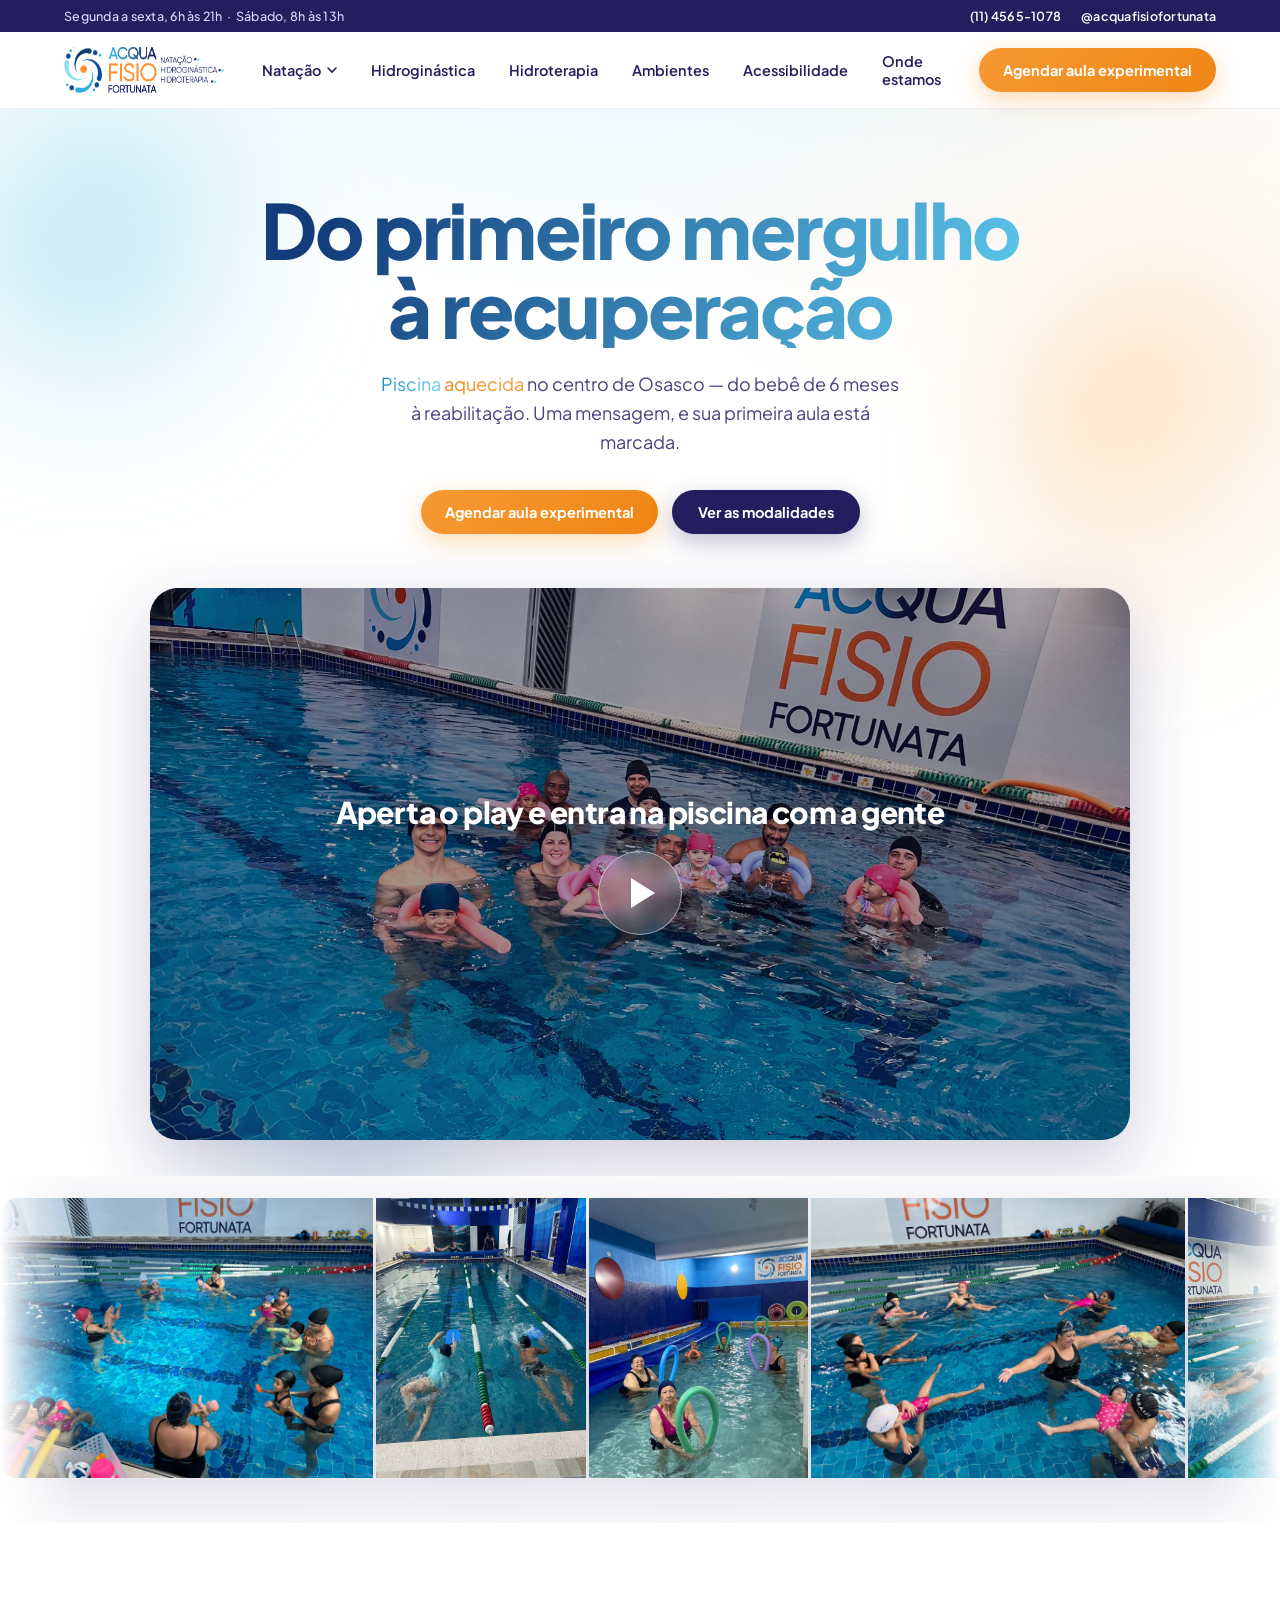
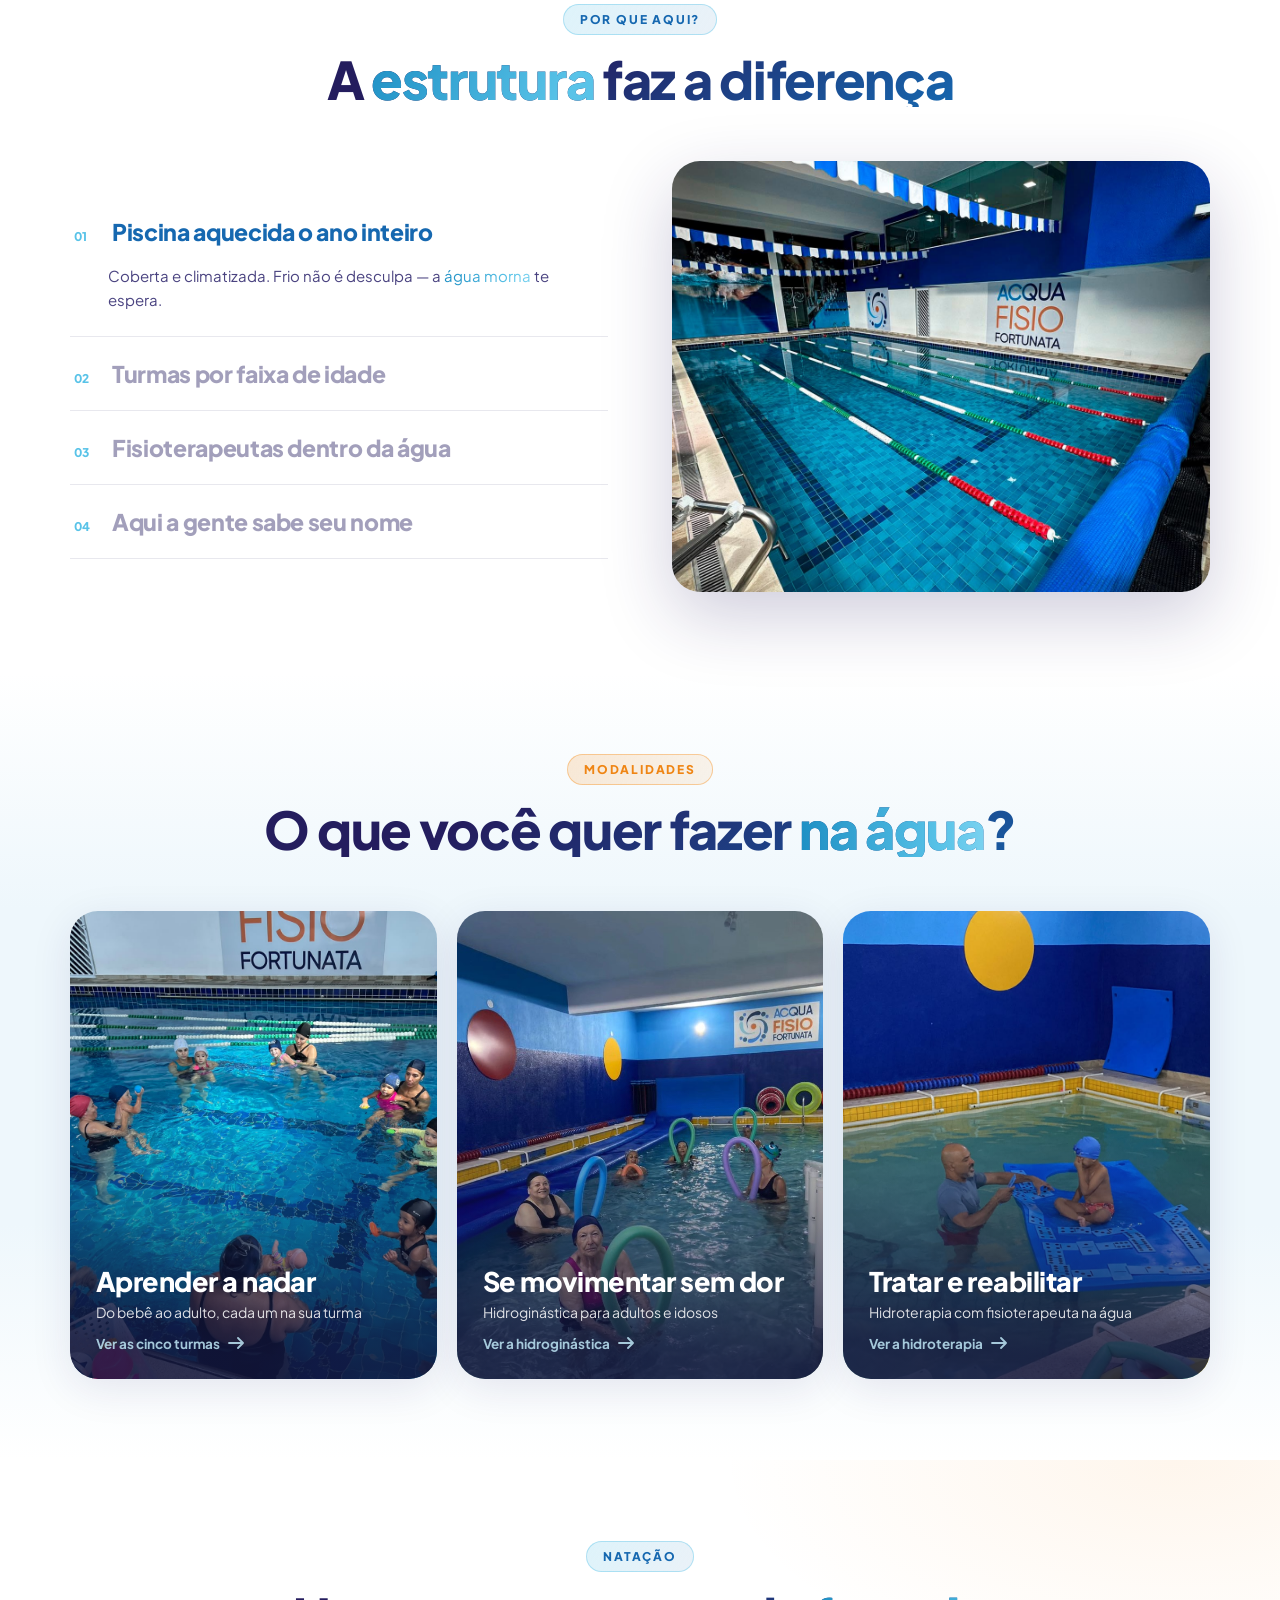
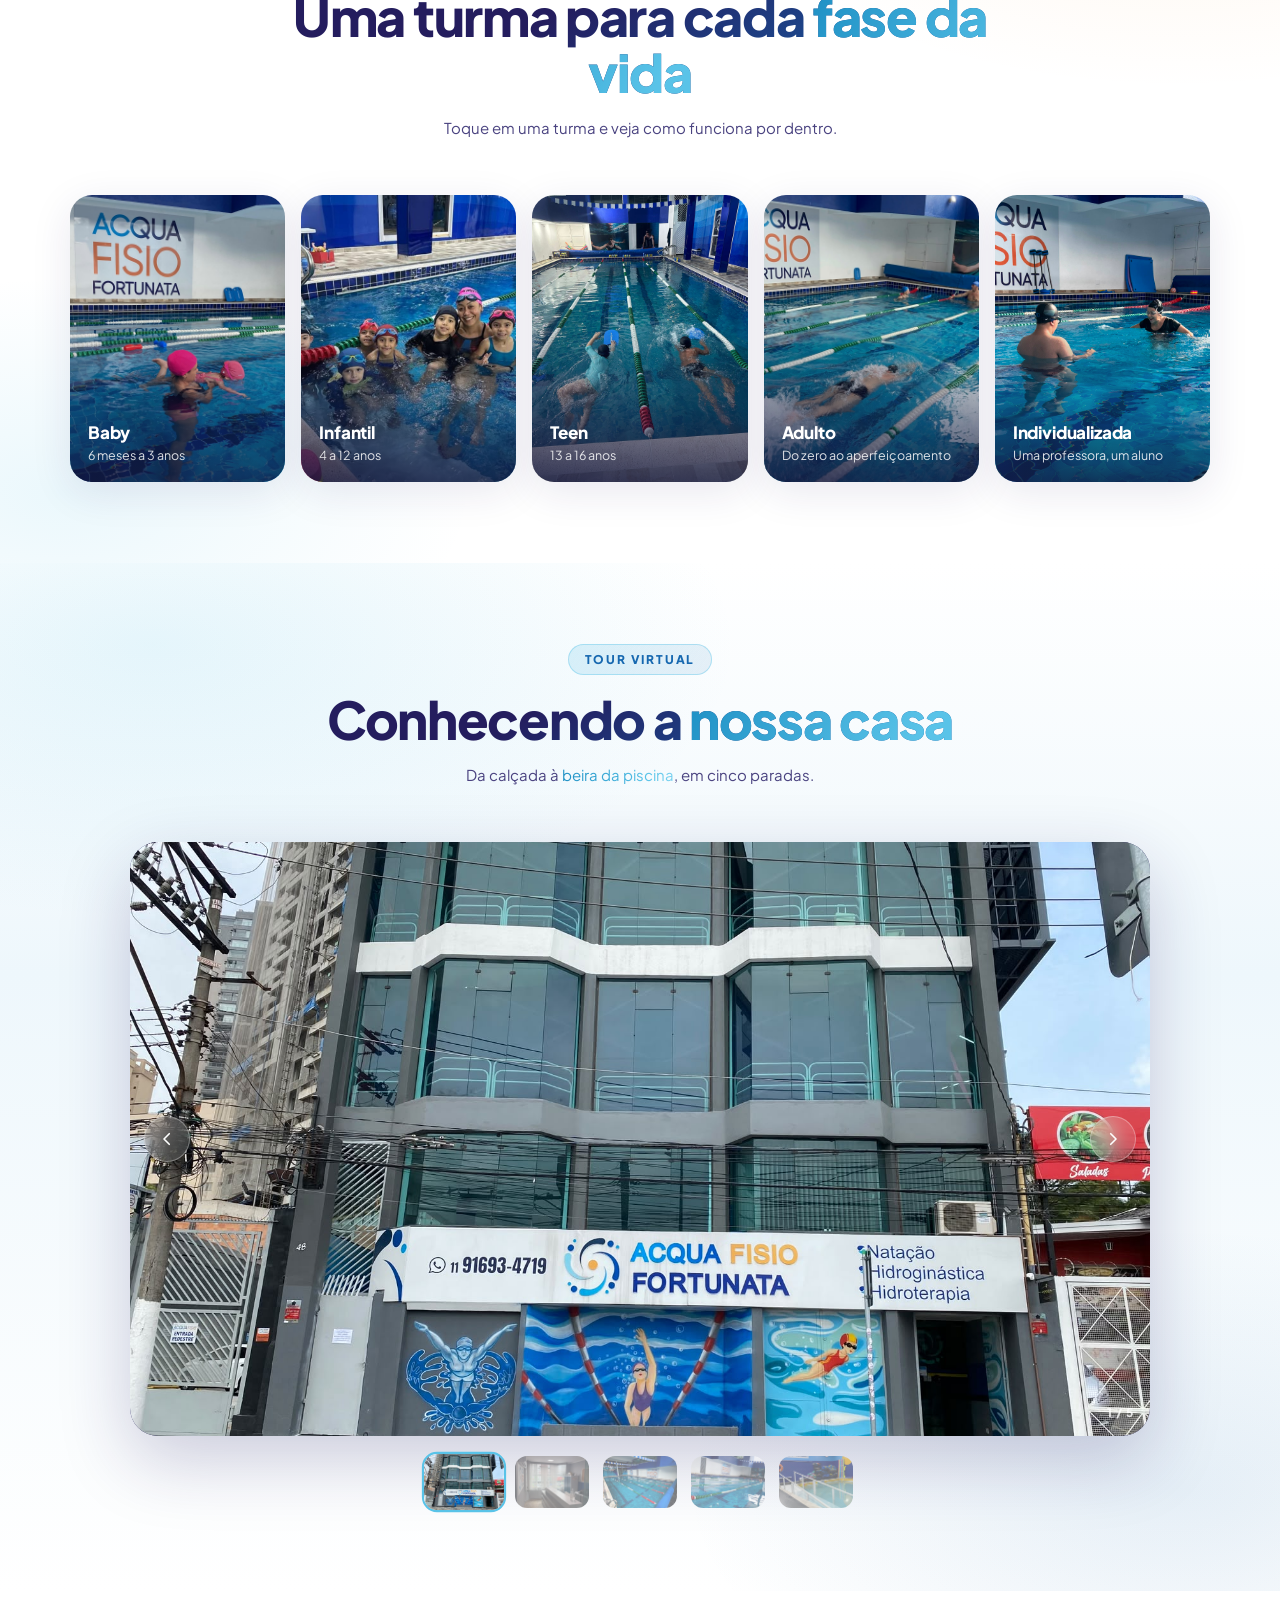
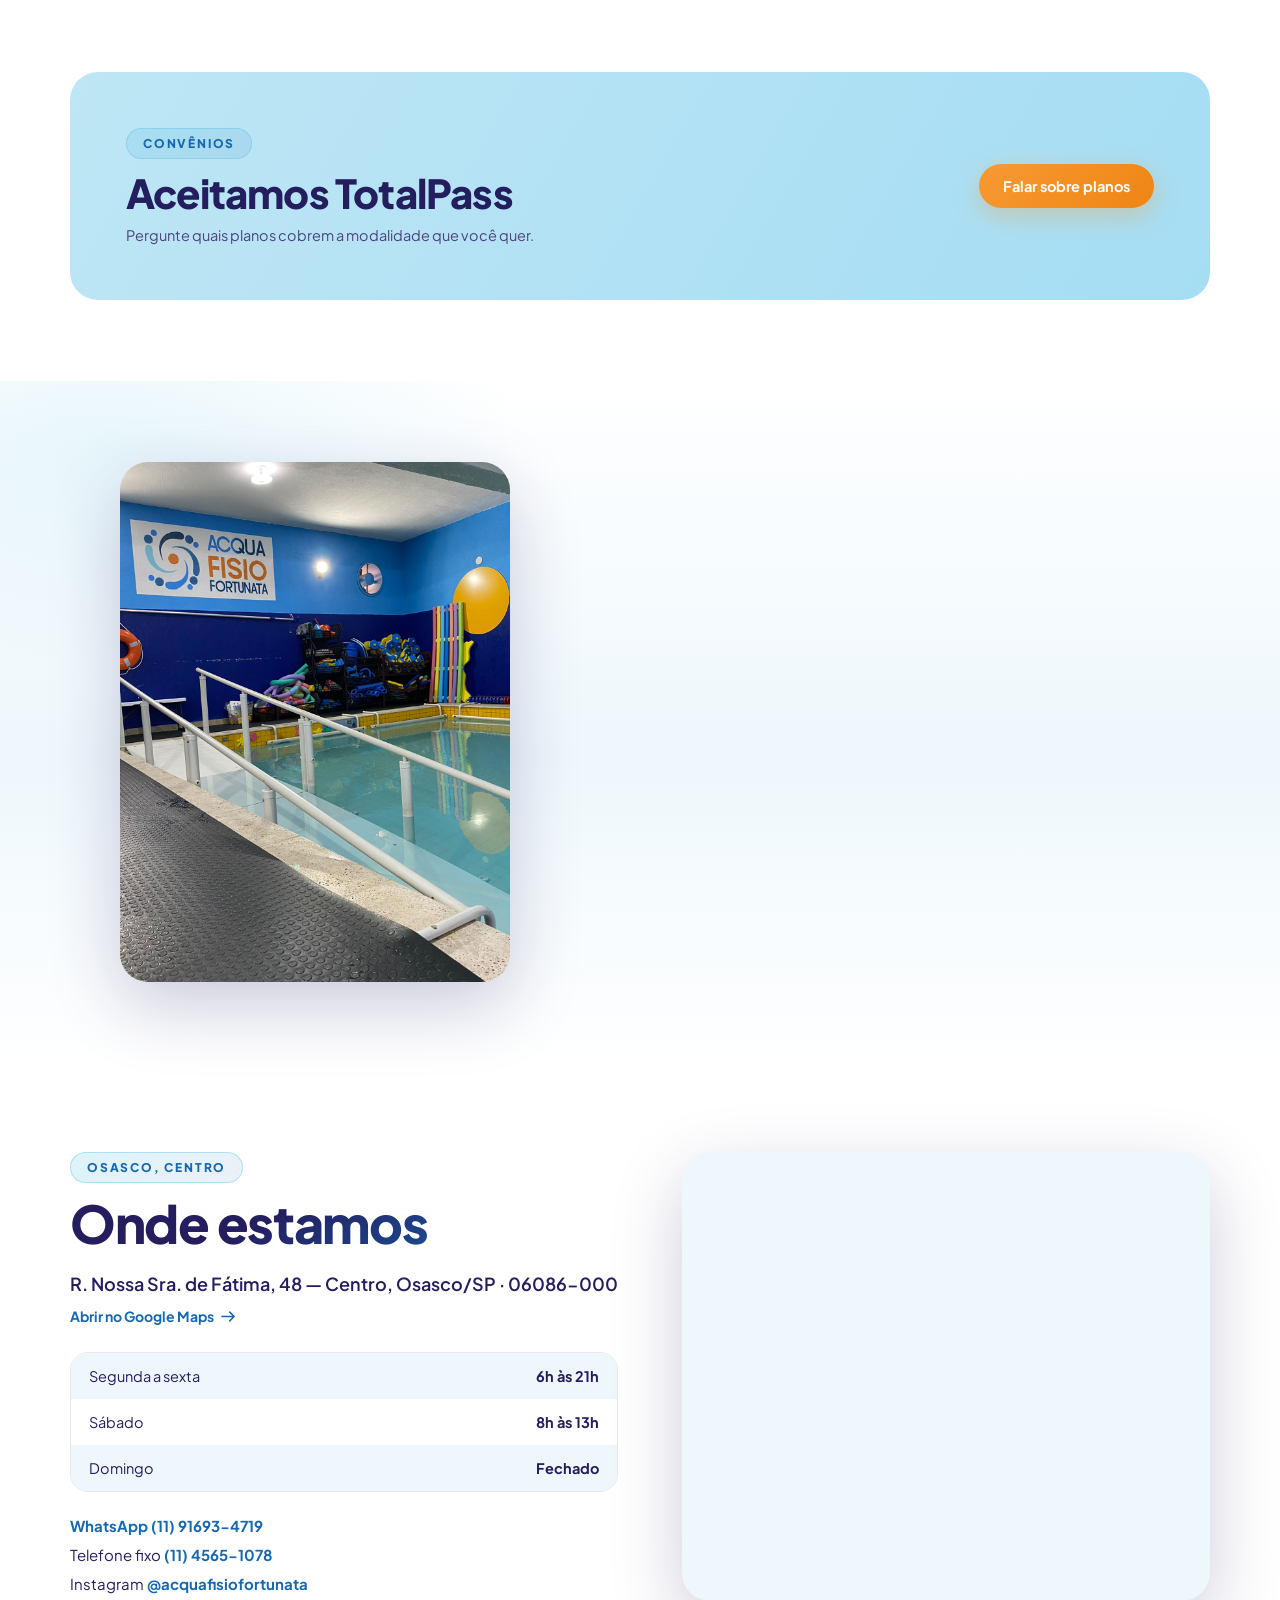
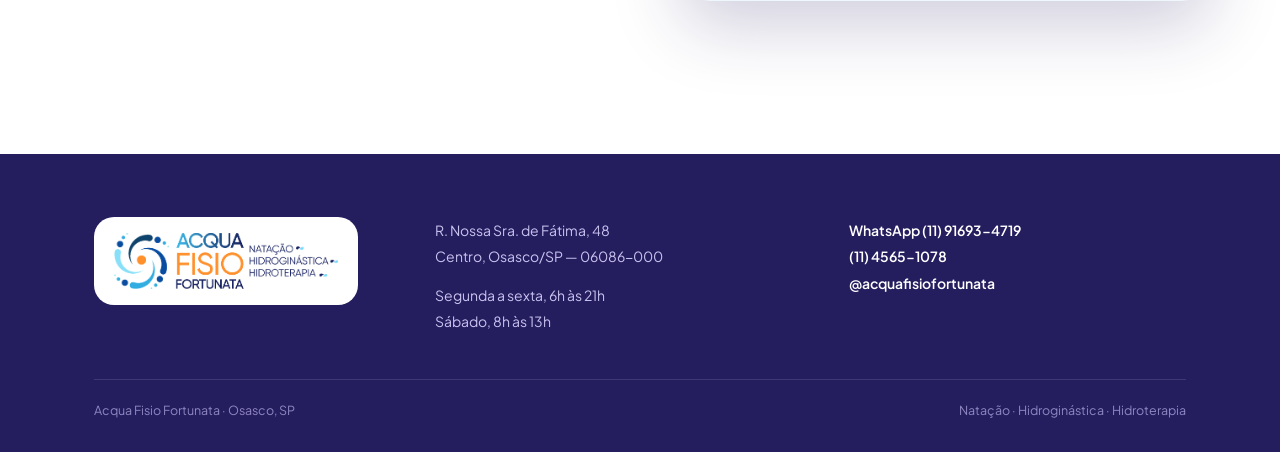
==== commit 90687893: "Suavizar zoom dos cards, endereco em uma linha e accordion de natacao no menu mobile. Co-authored-by" ====
--- a/index.html
+++ b/index.html
@@ -145,13 +145,22 @@
   overflow-y:auto;display:flex;flex-direction:column;
 }
 body.menu-open .sheet{transform:translateY(0);opacity:1;visibility:visible}
-.sheet .group-label{font-size:12px;font-weight:800;letter-spacing:.14em;text-transform:uppercase;color:var(--cyan);margin:18px 0 6px}
-.sheet a.s-link{
-  display:flex;align-items:center;gap:14px;padding:14px 6px;
-  font-size:17px;font-weight:700;border-bottom:1px solid rgba(36,29,94,.07);
+.sheet a.s-link,.sheet .s-acc{
+  display:flex;align-items:center;gap:14px;padding:14px 6px;width:100%;
+  font-size:17px;font-weight:700;color:var(--ink);text-align:left;
+  border-bottom:1px solid rgba(36,29,94,.07);
 }
 .sheet a.s-link small{font-weight:500;font-size:13px;color:var(--ink-soft);margin-left:auto}
-.sheet .num{font-size:11px;font-weight:800;color:var(--cyan);background:var(--mist);width:28px;height:28px;border-radius:10px;display:flex;align-items:center;justify-content:center}
+.sheet .s-acc .chev{margin-left:auto;width:12px;height:12px;transition:transform .35s var(--ease-apple);color:var(--ink-soft)}
+.sheet .s-acc[aria-expanded="true"] .chev{transform:rotate(180deg)}
+.sheet .s-sub{
+  display:flex;flex-direction:column;
+  max-height:0;opacity:0;overflow:hidden;
+  transition:max-height .45s var(--ease-apple),opacity .35s var(--ease-apple);
+}
+.sheet .s-sub.open{max-height:420px;opacity:1}
+.sheet .s-sub .s-link{padding-left:12px;font-size:16px}
+.sheet .num{font-size:11px;font-weight:800;color:var(--cyan);background:var(--mist);width:28px;height:28px;border-radius:10px;display:flex;align-items:center;justify-content:center;flex-shrink:0}
 .sheet .cta-btn{margin-top:28px;width:100%;padding:17px}
 
 /* ============ HERO ============ */
@@ -361,6 +370,8 @@
 
 /* ============ MODALIDADES ============ */
 .mods{background:linear-gradient(180deg,#fff, var(--mist) 30%, var(--mist) 70%, #fff)}
+.mods h2{max-width:none}
+@media(min-width:900px){.mods h2{white-space:nowrap}}
 .mod-cards{
   display:flex;gap:20px;margin-top:clamp(36px,6vh,60px);
 }
@@ -368,15 +379,15 @@
   position:relative;flex:1;min-width:0;border-radius:var(--radius-lg);overflow:hidden;
   aspect-ratio:auto;height:clamp(380px,52vh,520px);
   box-shadow:var(--shadow-soft);cursor:pointer;
-  transition:flex 1.05s var(--ease-apple),box-shadow 1.05s var(--ease-apple),transform 1.05s var(--ease-apple);
+  transition:flex 2.15s cubic-bezier(.22,.7,.2,1),box-shadow 2.15s cubic-bezier(.22,.7,.2,1),transform 2.15s cubic-bezier(.22,.7,.2,1);
 }
 @media(min-width:861px){
-  .mod-cards:hover .mod-card{flex:.86;transform:scale(.99)}
-  .mod-cards:hover .mod-card:hover{flex:1.42;transform:scale(1);box-shadow:var(--shadow-pop)}
+  .mod-cards:hover .mod-card{flex:.9;transform:scale(.985)}
+  .mod-cards:hover .mod-card:hover{flex:1.28;transform:scale(1);box-shadow:var(--shadow-pop)}
 }
 .mod-card img{
   position:absolute;inset:0;width:100%;height:100%;object-fit:cover;
-  transition:transform 1.2s var(--ease-apple);
+  transition:transform 2.4s cubic-bezier(.22,.7,.2,1);
 }
 .mod-card:hover img{transform:scale(1.05)}
 .mod-card::after{
@@ -726,8 +737,8 @@
   align-items:start;margin-top:8px;
 }
 .where-grid .kicker{text-align:left}
-.where-grid h2{text-align:left;margin:0}
-.addr{font-size:clamp(16px,1.8vw,19px);line-height:1.5;font-weight:600;margin-top:20px;display:inline-block}
+.where-grid h2{text-align:left;margin:0;white-space:nowrap;max-width:none}
+.addr{font-size:clamp(14.5px,1.55vw,18px);line-height:1.45;font-weight:600;margin-top:20px;display:inline-block;white-space:nowrap}
 .addr:hover{color:var(--blue)}
 .maps-link{
   display:inline-flex;align-items:center;gap:7px;margin-top:10px;
@@ -756,6 +767,10 @@
 @media(max-width:860px){
   .where-grid{grid-template-columns:1fr}
   .map-card{aspect-ratio:4/3}
+  .addr{font-size:13.5px}
+}
+@media(max-width:380px){
+  .addr{white-space:normal}
 }
 
 /* ============ FOOTER ============ */
@@ -802,6 +817,12 @@
 .reveal-r{opacity:0;transform:translateX(40px);transition:opacity .85s var(--ease-apple),transform .85s var(--ease-apple)}
 .reveal-s{opacity:0;transform:scale(.93) translateY(16px);transition:opacity .9s var(--ease-apple),transform .9s var(--ease-apple)}
 .reveal.in,.reveal-l.in,.reveal-r.in,.reveal-s.in{opacity:1;transform:none}
+.mod-card.reveal{
+  transition:opacity .8s var(--ease-apple),transform .8s var(--ease-apple),flex 2.15s cubic-bezier(.22,.7,.2,1),box-shadow 2.15s cubic-bezier(.22,.7,.2,1);
+}
+.mod-card.reveal.in{
+  transition:flex 2.15s cubic-bezier(.22,.7,.2,1),box-shadow 2.15s cubic-bezier(.22,.7,.2,1),transform 2.15s cubic-bezier(.22,.7,.2,1),opacity .8s var(--ease-apple);
+}
 @media(prefers-reduced-motion:reduce){
   .reveal,.reveal-l,.reveal-r,.reveal-s{opacity:1;transform:none;transition:none}
   .hero .blob{animation:none}
@@ -866,13 +887,17 @@
 
 <!-- MOBILE SHEET -->
 <div class="sheet" id="sheet">
-  <div class="group-label">Natação</div>
-  <a class="s-link" href="#natacao" data-mod="baby"><span class="num">01</span>Natação Baby<small>6 meses a 3 anos</small></a>
-  <a class="s-link" href="#natacao" data-mod="infantil"><span class="num">02</span>Natação Infantil<small>4 a 12 anos</small></a>
-  <a class="s-link" href="#natacao" data-mod="teen"><span class="num">03</span>Natação Teen<small>13 a 16 anos</small></a>
-  <a class="s-link" href="#natacao" data-mod="adulto"><span class="num">04</span>Natação Adulto<small>Do zero ao topo</small></a>
-  <a class="s-link" href="#natacao" data-mod="individual"><span class="num">05</span>Individualizada<small>1 professora, 1 aluno</small></a>
-  <div class="group-label">Mais</div>
+  <button class="s-acc" id="sheetNatBtn" type="button" aria-expanded="false" aria-controls="sheetNat">
+    Natação
+    <svg class="chev" viewBox="0 0 10 6" fill="none" aria-hidden="true"><path d="M1 1l4 4 4-4" stroke="currentColor" stroke-width="1.6" stroke-linecap="round"/></svg>
+  </button>
+  <div class="s-sub" id="sheetNat" inert>
+    <a class="s-link" href="#natacao" data-mod="baby"><span class="num">01</span>Natação Baby<small>6 meses a 3 anos</small></a>
+    <a class="s-link" href="#natacao" data-mod="infantil"><span class="num">02</span>Natação Infantil<small>4 a 12 anos</small></a>
+    <a class="s-link" href="#natacao" data-mod="teen"><span class="num">03</span>Natação Teen<small>13 a 16 anos</small></a>
+    <a class="s-link" href="#natacao" data-mod="adulto"><span class="num">04</span>Natação Adulto<small>Do zero ao topo</small></a>
+    <a class="s-link" href="#natacao" data-mod="individual"><span class="num">05</span>Individualizada<small>1 professora, 1 aluno</small></a>
+  </div>
   <a class="s-link" href="#modalidades" data-mod="hidroginastica">Hidroginástica</a>
   <a class="s-link" href="#modalidades" data-mod="hidroterapia">Hidroterapia</a>
   <a class="s-link" href="#ambientes">Ambientes</a>
@@ -1060,7 +1085,7 @@
         <div class="kicker reveal">Osasco, Centro</div>
         <h2 class="reveal">Onde estamos</h2>
         <a class="addr reveal" href="https://www.google.com/maps/search/?api=1&query=R.+Nossa+Sra.+de+F%C3%A1tima%2C+48+-+Centro%2C+Osasco+-+SP%2C+06086-000" target="_blank" rel="noopener">
-          R. Nossa Sra. de Fátima, 48<br>Centro, Osasco/SP — 06086-000
+          R. Nossa Sra. de Fátima, 48 — Centro, Osasco/SP · 06086-000
         </a><br>
         <a class="maps-link reveal" href="https://www.google.com/maps/search/?api=1&query=R.+Nossa+Sra.+de+F%C3%A1tima%2C+48+-+Centro%2C+Osasco+-+SP%2C+06086-000" target="_blank" rel="noopener">
           Abrir no Google Maps
@@ -1223,8 +1248,30 @@
 
 /* ===== menu mobile ===== */
 const hambBtn = document.getElementById('hambBtn');
-hambBtn.addEventListener('click',()=>document.body.classList.toggle('menu-open'));
-document.querySelectorAll('#sheet a').forEach(a=>a.addEventListener('click',()=>document.body.classList.remove('menu-open')));
+const sheetNatBtn = document.getElementById('sheetNatBtn');
+const sheetNat = document.getElementById('sheetNat');
+function closeSheetNat(){
+  sheetNatBtn.setAttribute('aria-expanded','false');
+  sheetNat.classList.remove('open');
+  sheetNat.setAttribute('inert','');
+}
+function closeMenu(){
+  document.body.classList.remove('menu-open');
+  closeSheetNat();
+}
+hambBtn.addEventListener('click',()=>{
+  const opening = !document.body.classList.contains('menu-open');
+  document.body.classList.toggle('menu-open');
+  if(!opening) closeSheetNat();
+});
+sheetNatBtn.addEventListener('click',()=>{
+  const on = sheetNatBtn.getAttribute('aria-expanded')==='true';
+  sheetNatBtn.setAttribute('aria-expanded', String(!on));
+  sheetNat.classList.toggle('open', !on);
+  if(on) sheetNat.setAttribute('inert','');
+  else sheetNat.removeAttribute('inert');
+});
+document.querySelectorAll('#sheet a').forEach(a=>a.addEventListener('click',closeMenu));
 
 /* ===== ver modalidades: enquadrar os cards ===== */
 document.getElementById('verModsBtn').addEventListener('click',()=>{
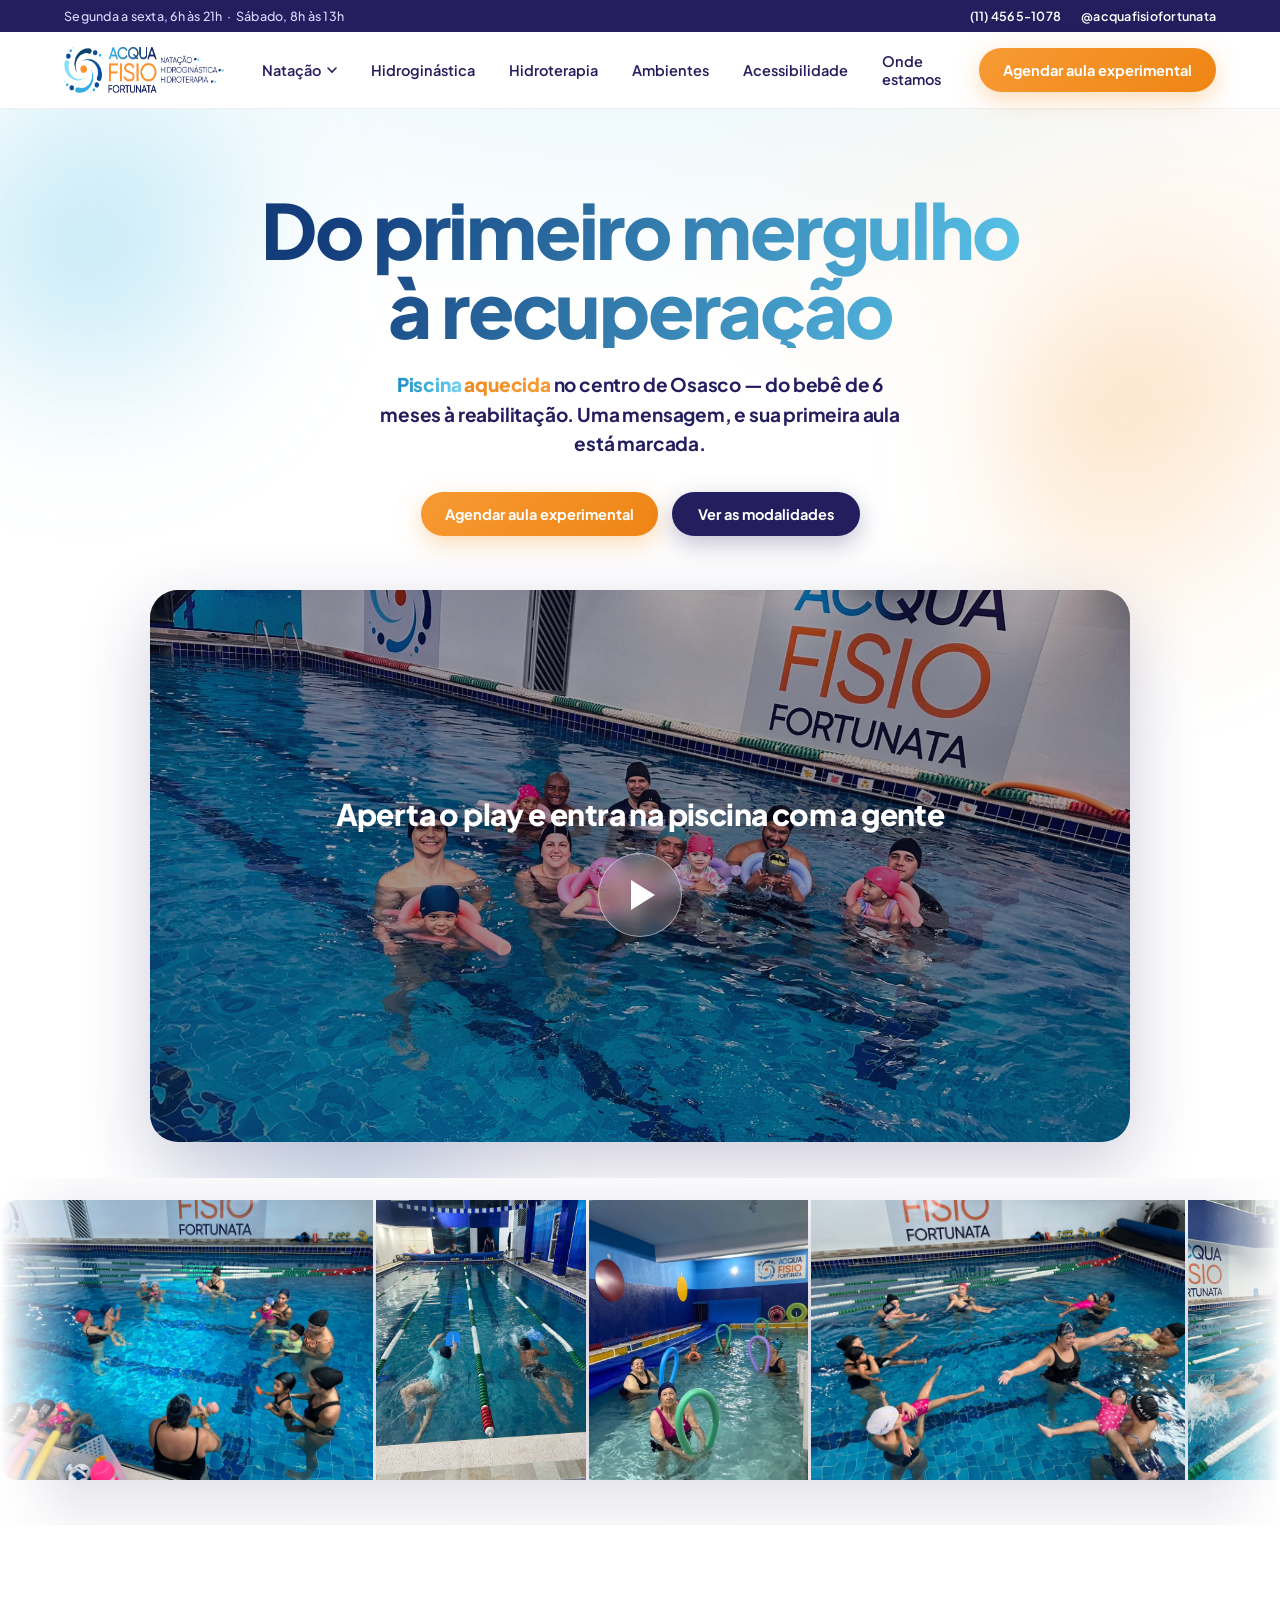
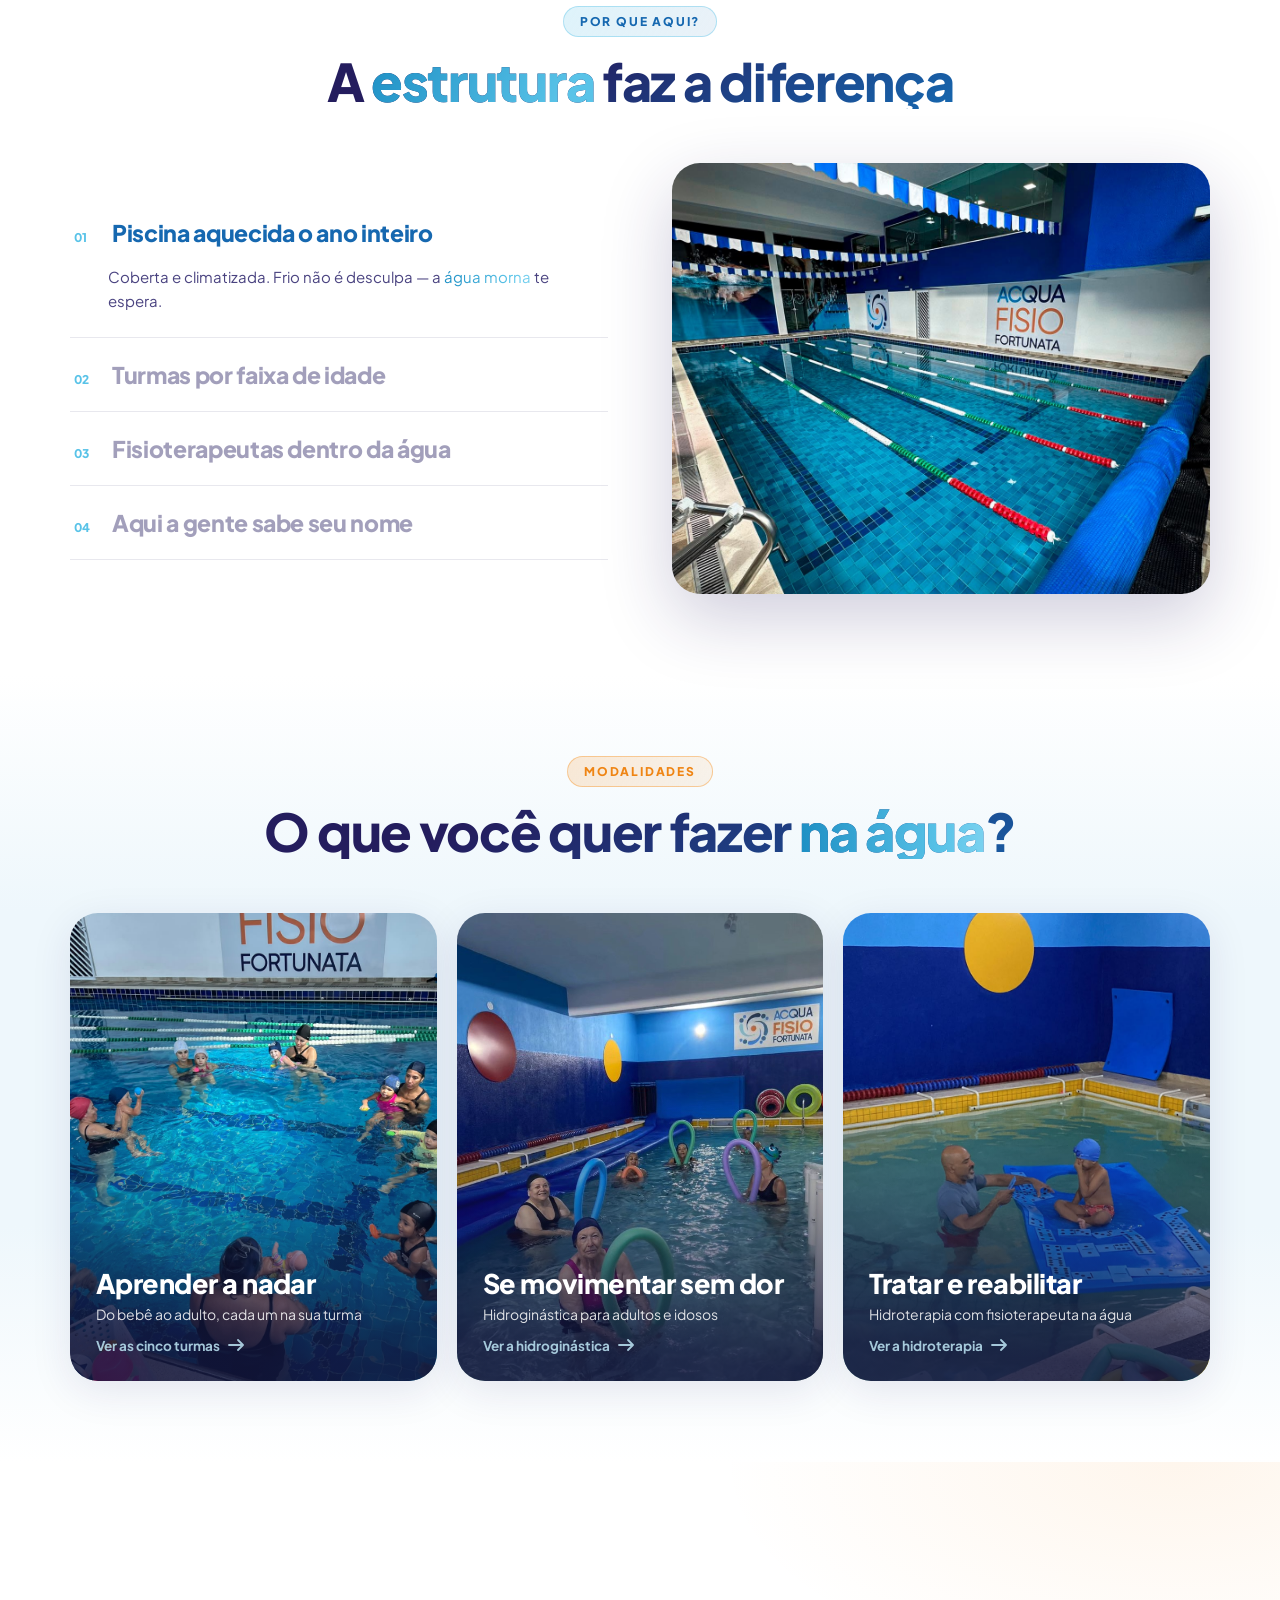
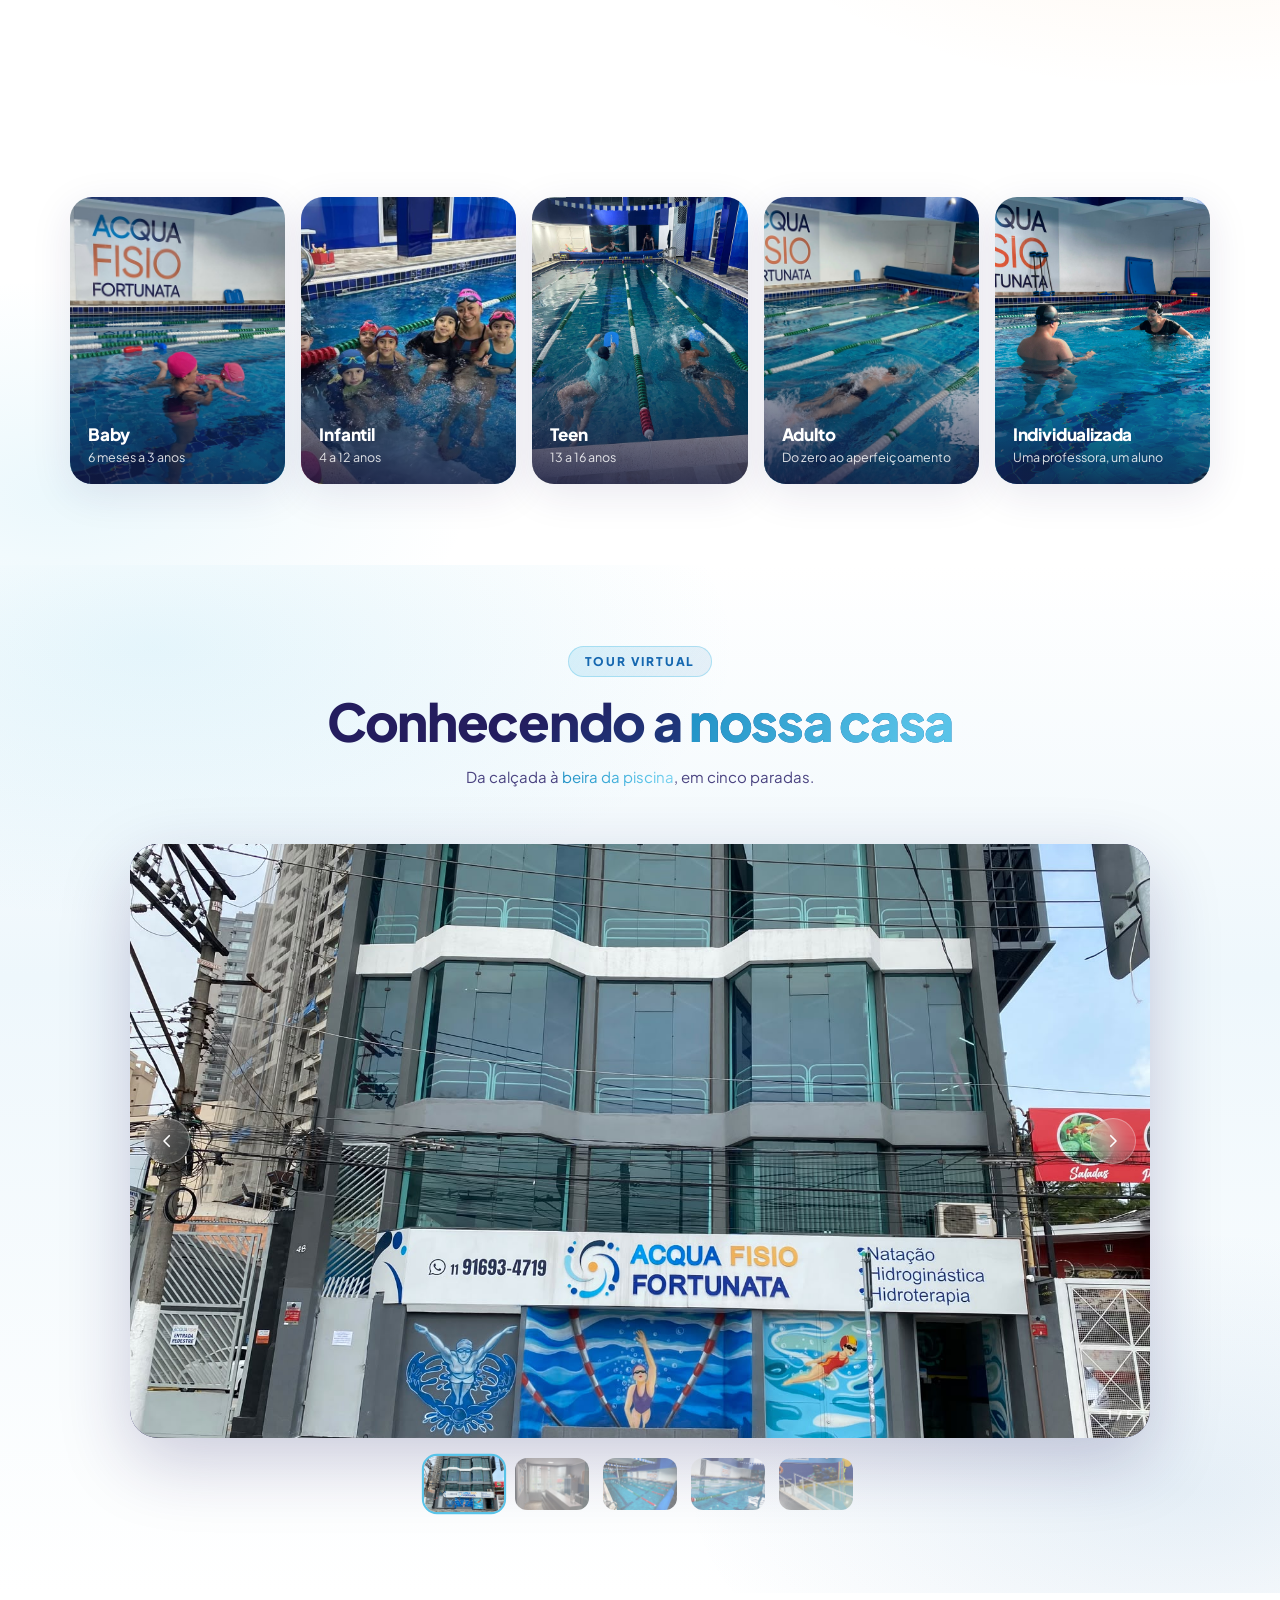
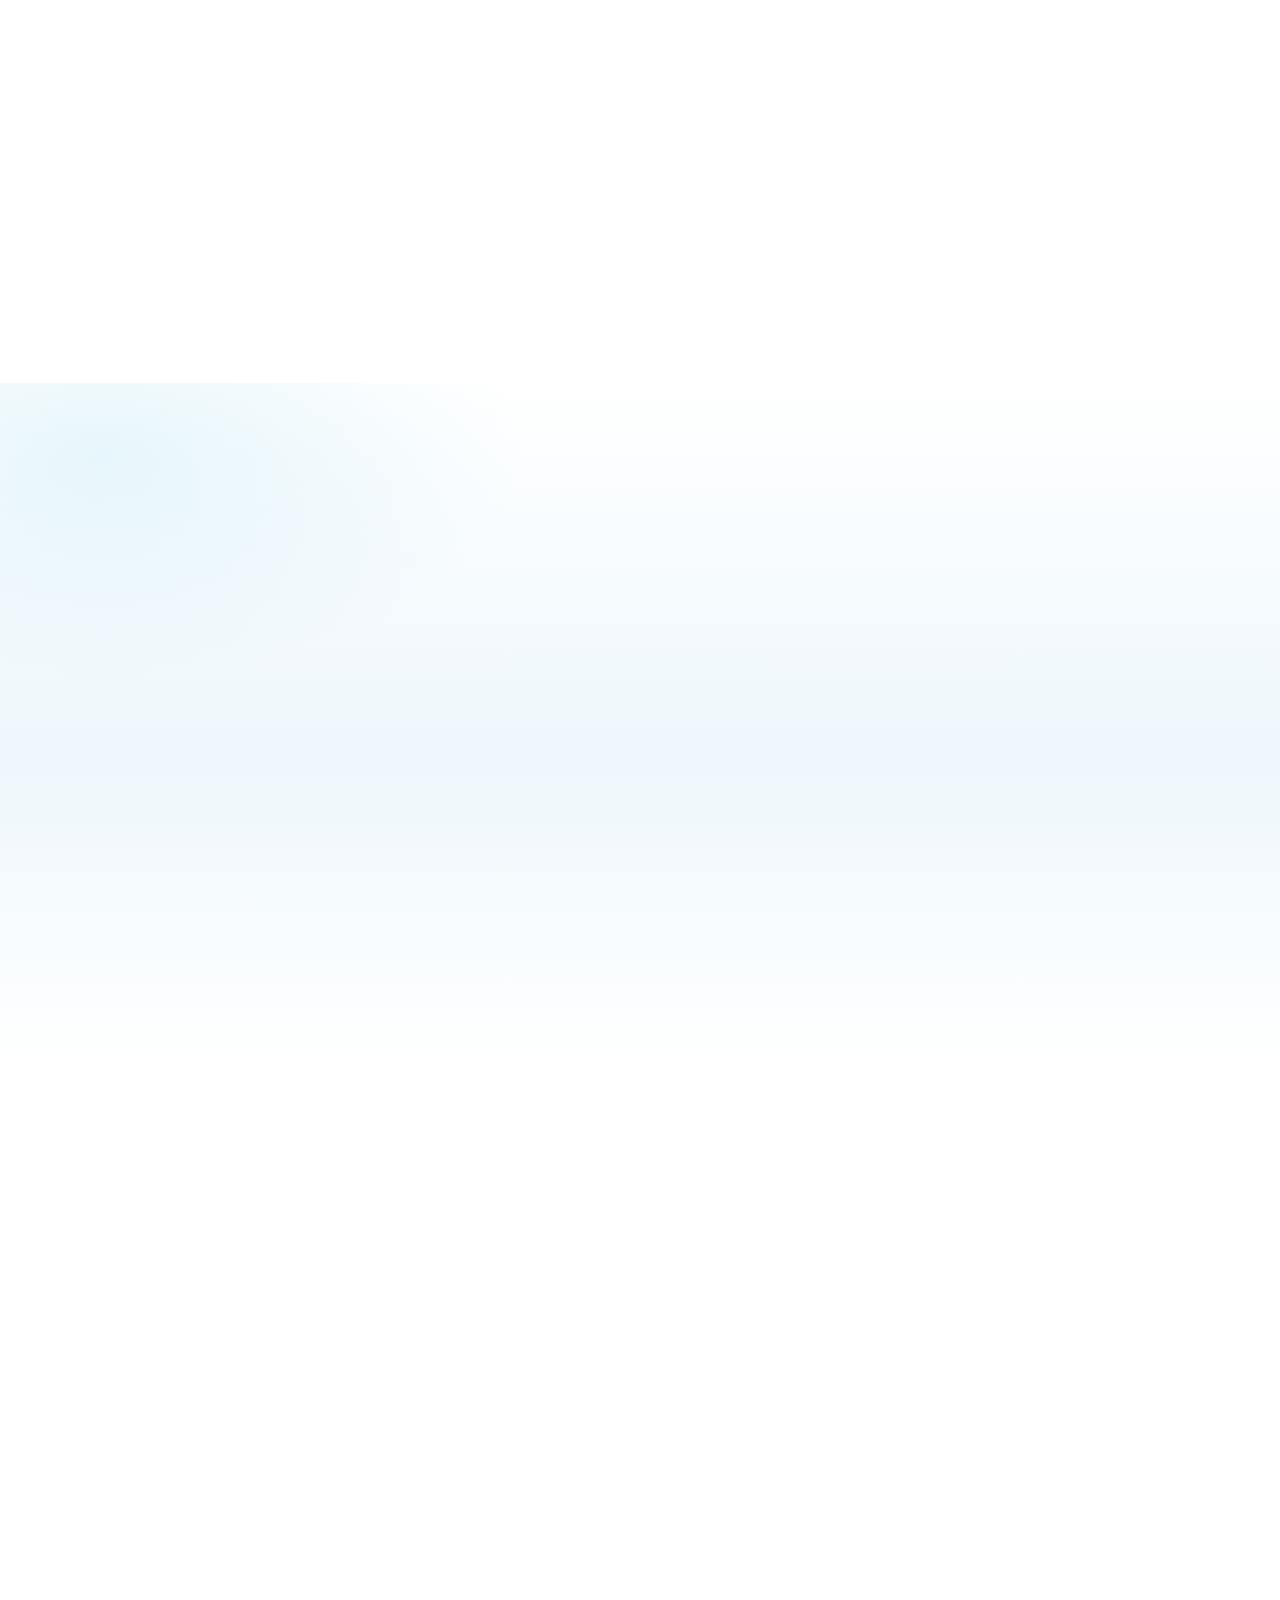
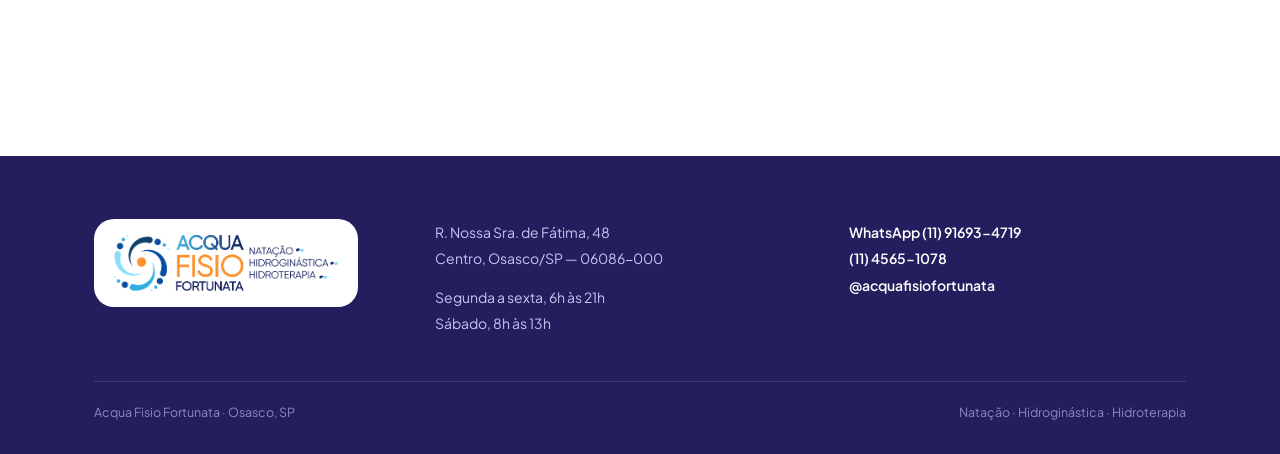
==== commit 3419f6a8: "Deixar a subheadline do hero mais grossa e escura para facilitar a leitura. Co-authored-by: Cursor <" ====
--- a/index.html
+++ b/index.html
@@ -191,9 +191,12 @@
   -webkit-background-clip:text;background-clip:text;color:transparent;
 }
 .hero p{
-  max-width:520px;margin:22px auto 0;
-  font-size:clamp(15.5px,1.6vw,18px);line-height:1.6;color:var(--ink-soft);
-}
+  max-width:540px;margin:22px auto 0;
+  font-size:clamp(16.5px,1.75vw,19px);line-height:1.55;
+  font-weight:700;color:var(--ink);
+  letter-spacing:-.01em;
+}
+.hero p .wtr,.hero p .hl{font-weight:800}
 .hero-ctas{display:flex;gap:14px;justify-content:center;margin-top:34px;flex-wrap:wrap}
 .btn-dark{
   display:inline-flex;align-items:center;justify-content:center;gap:8px;
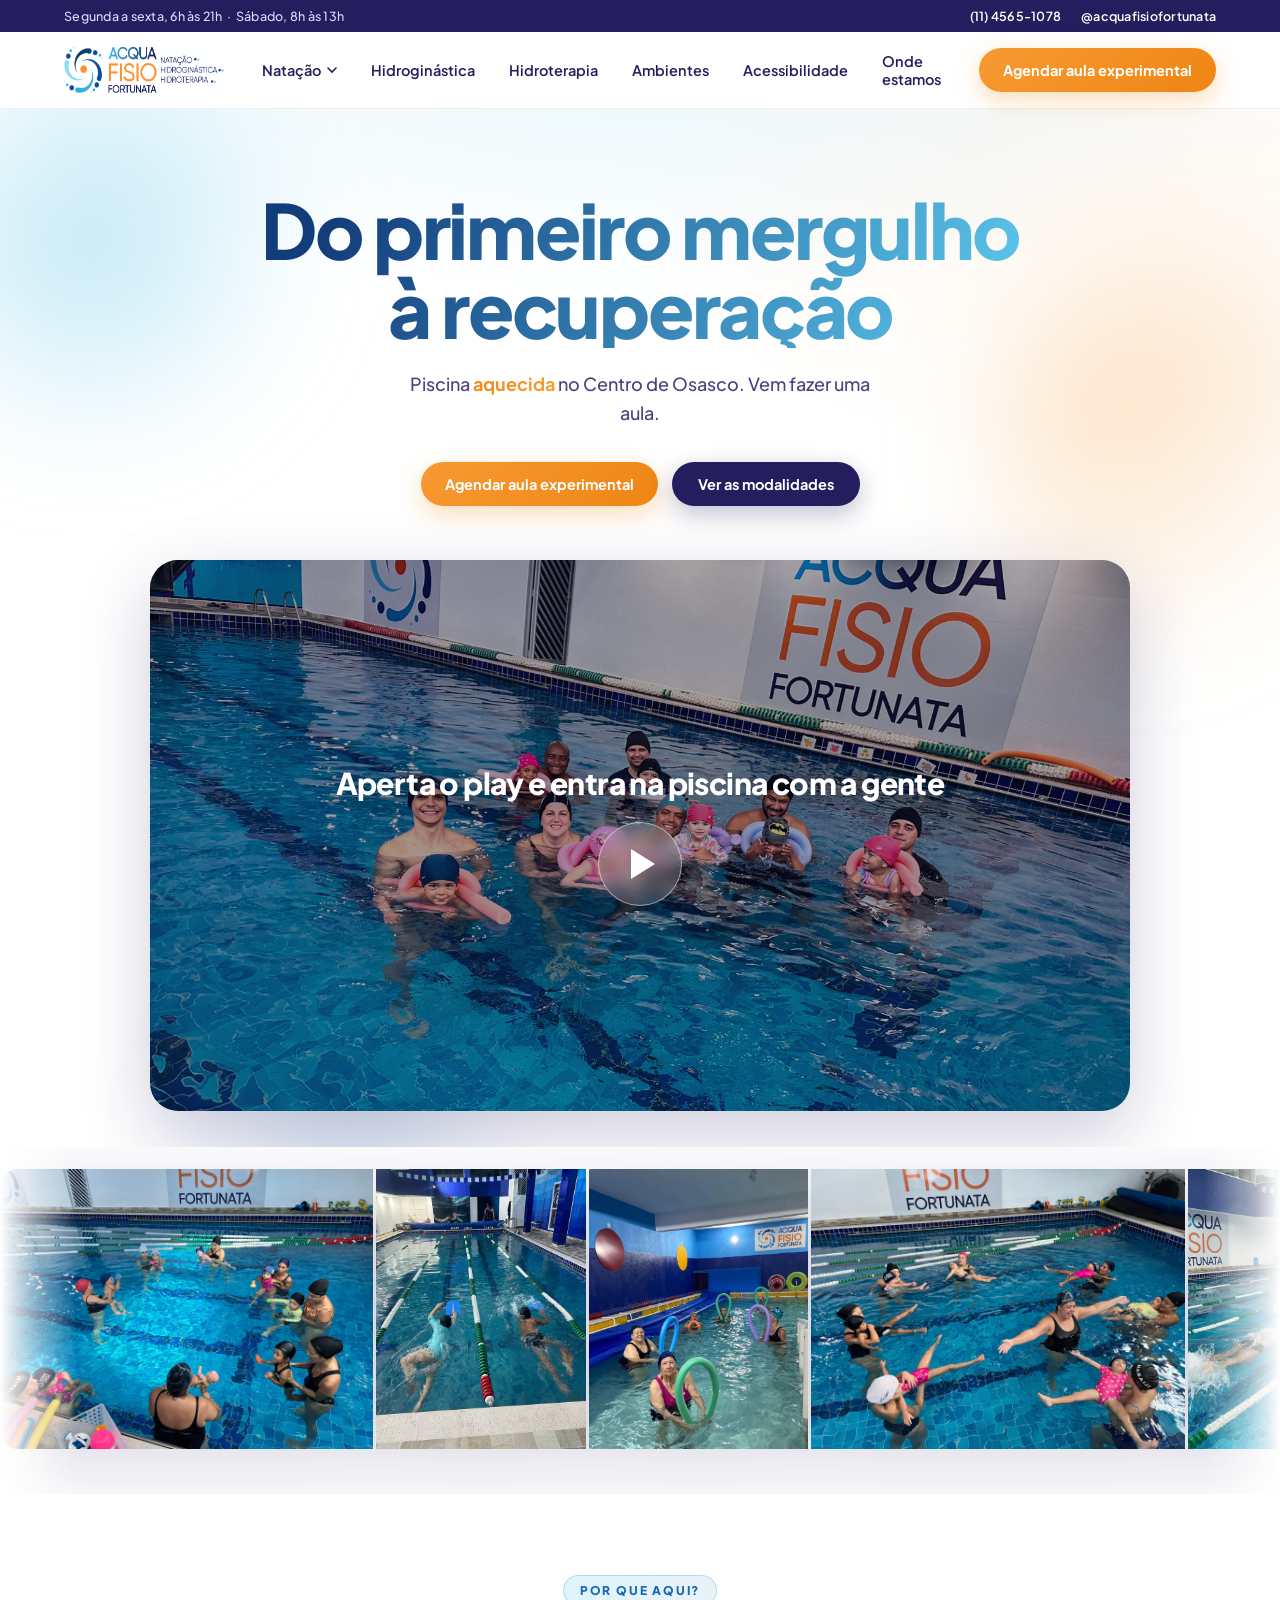
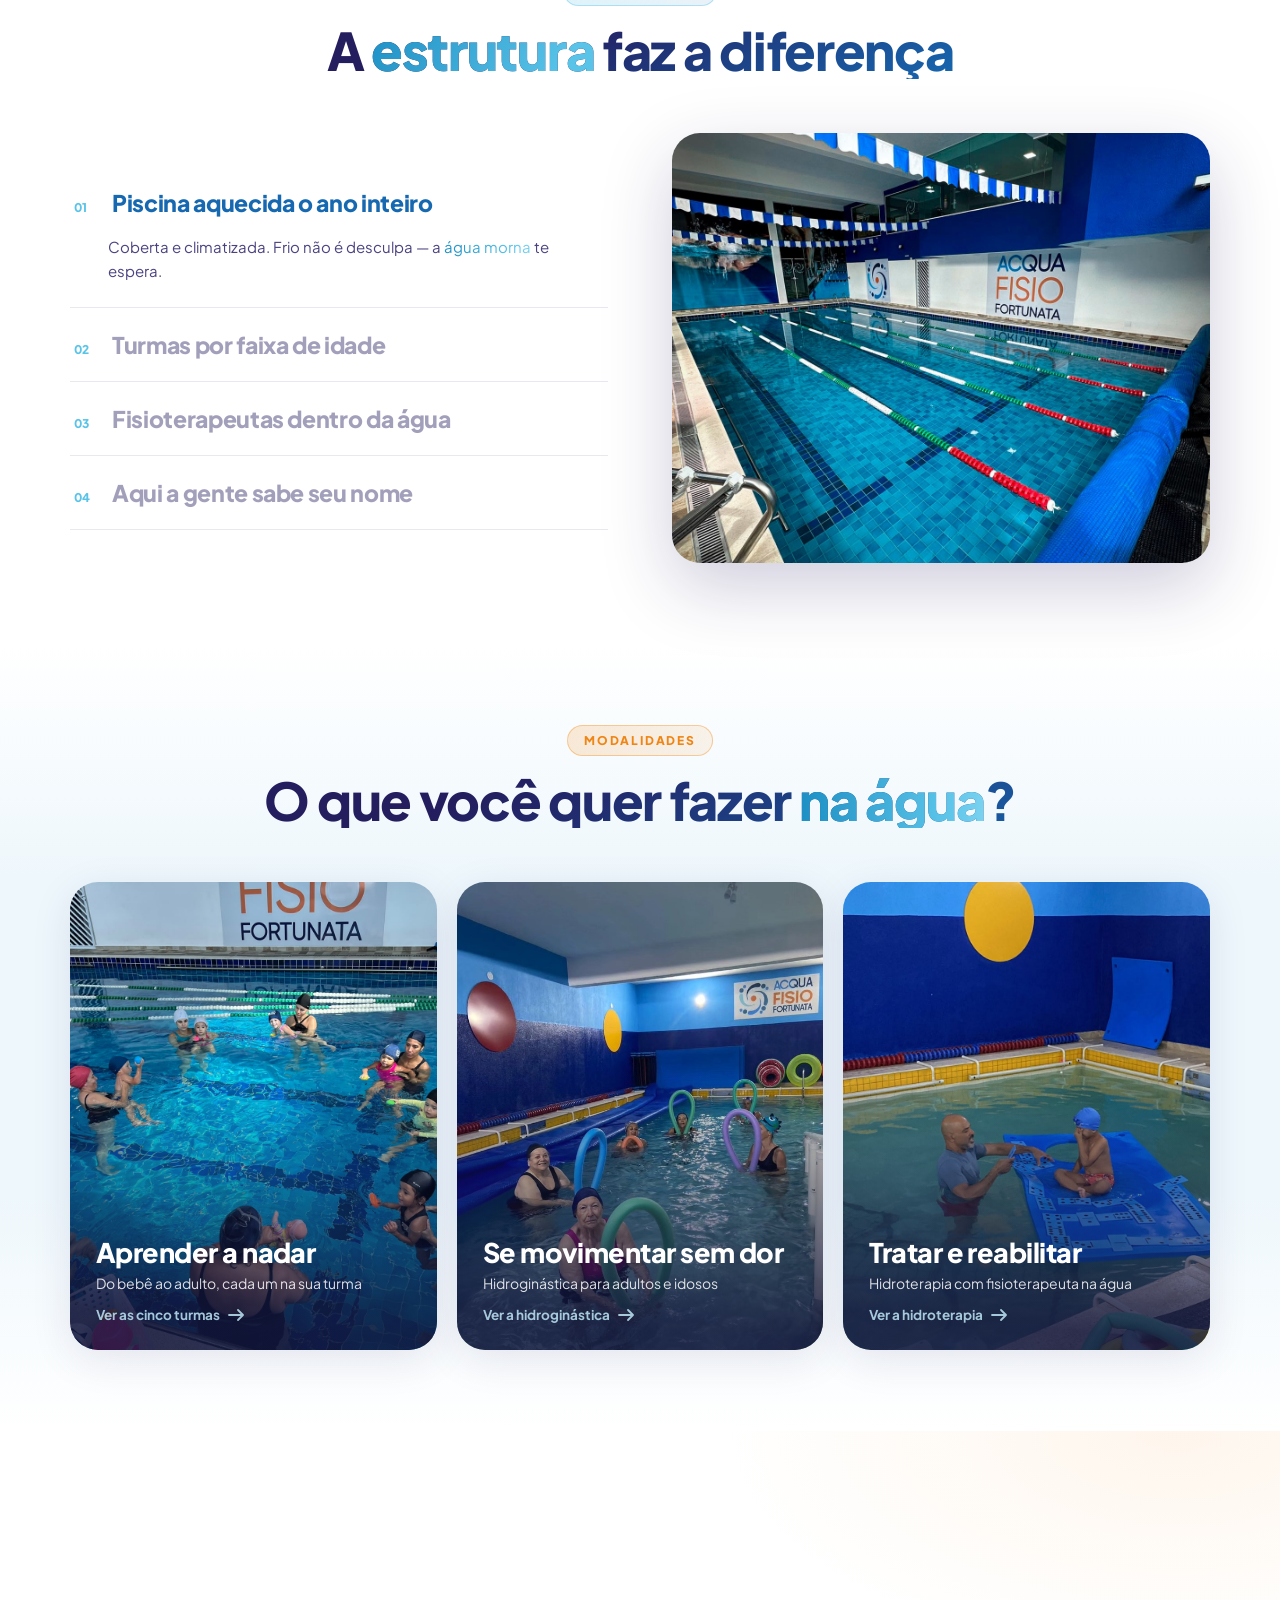
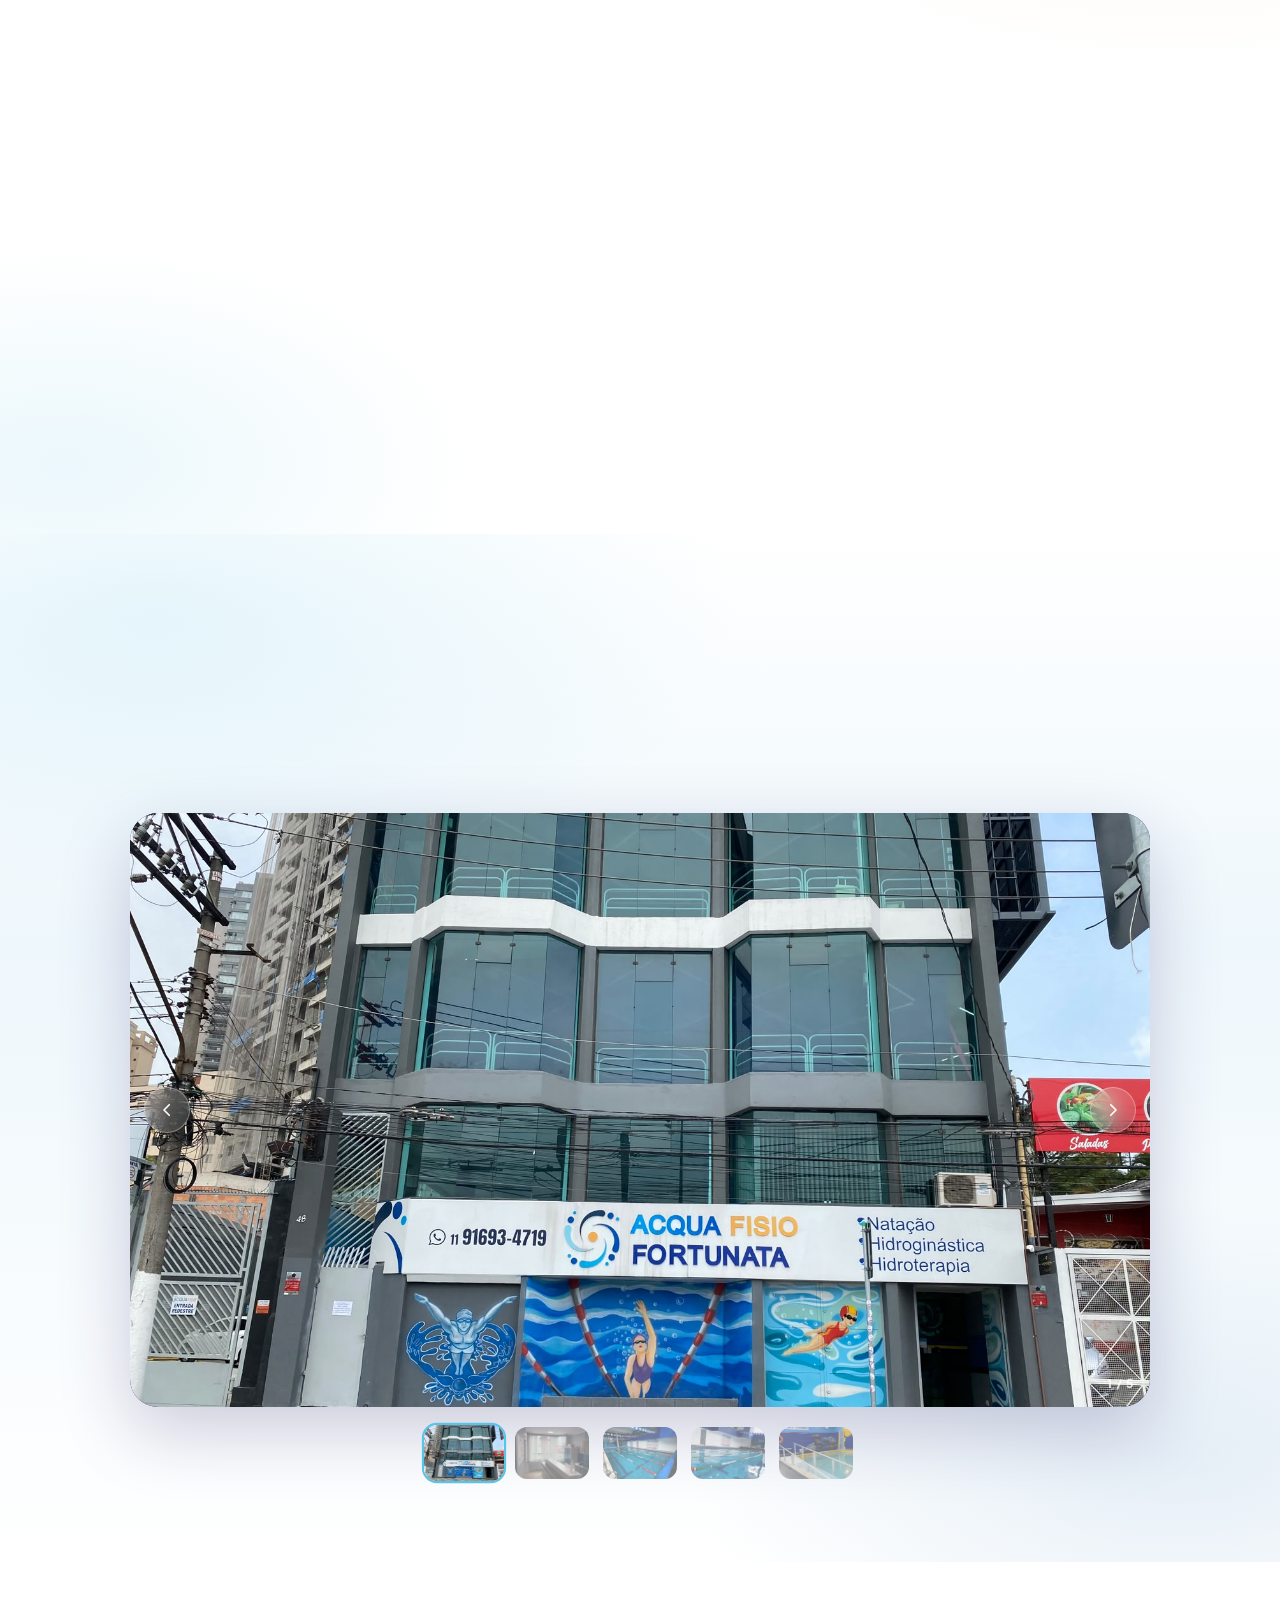
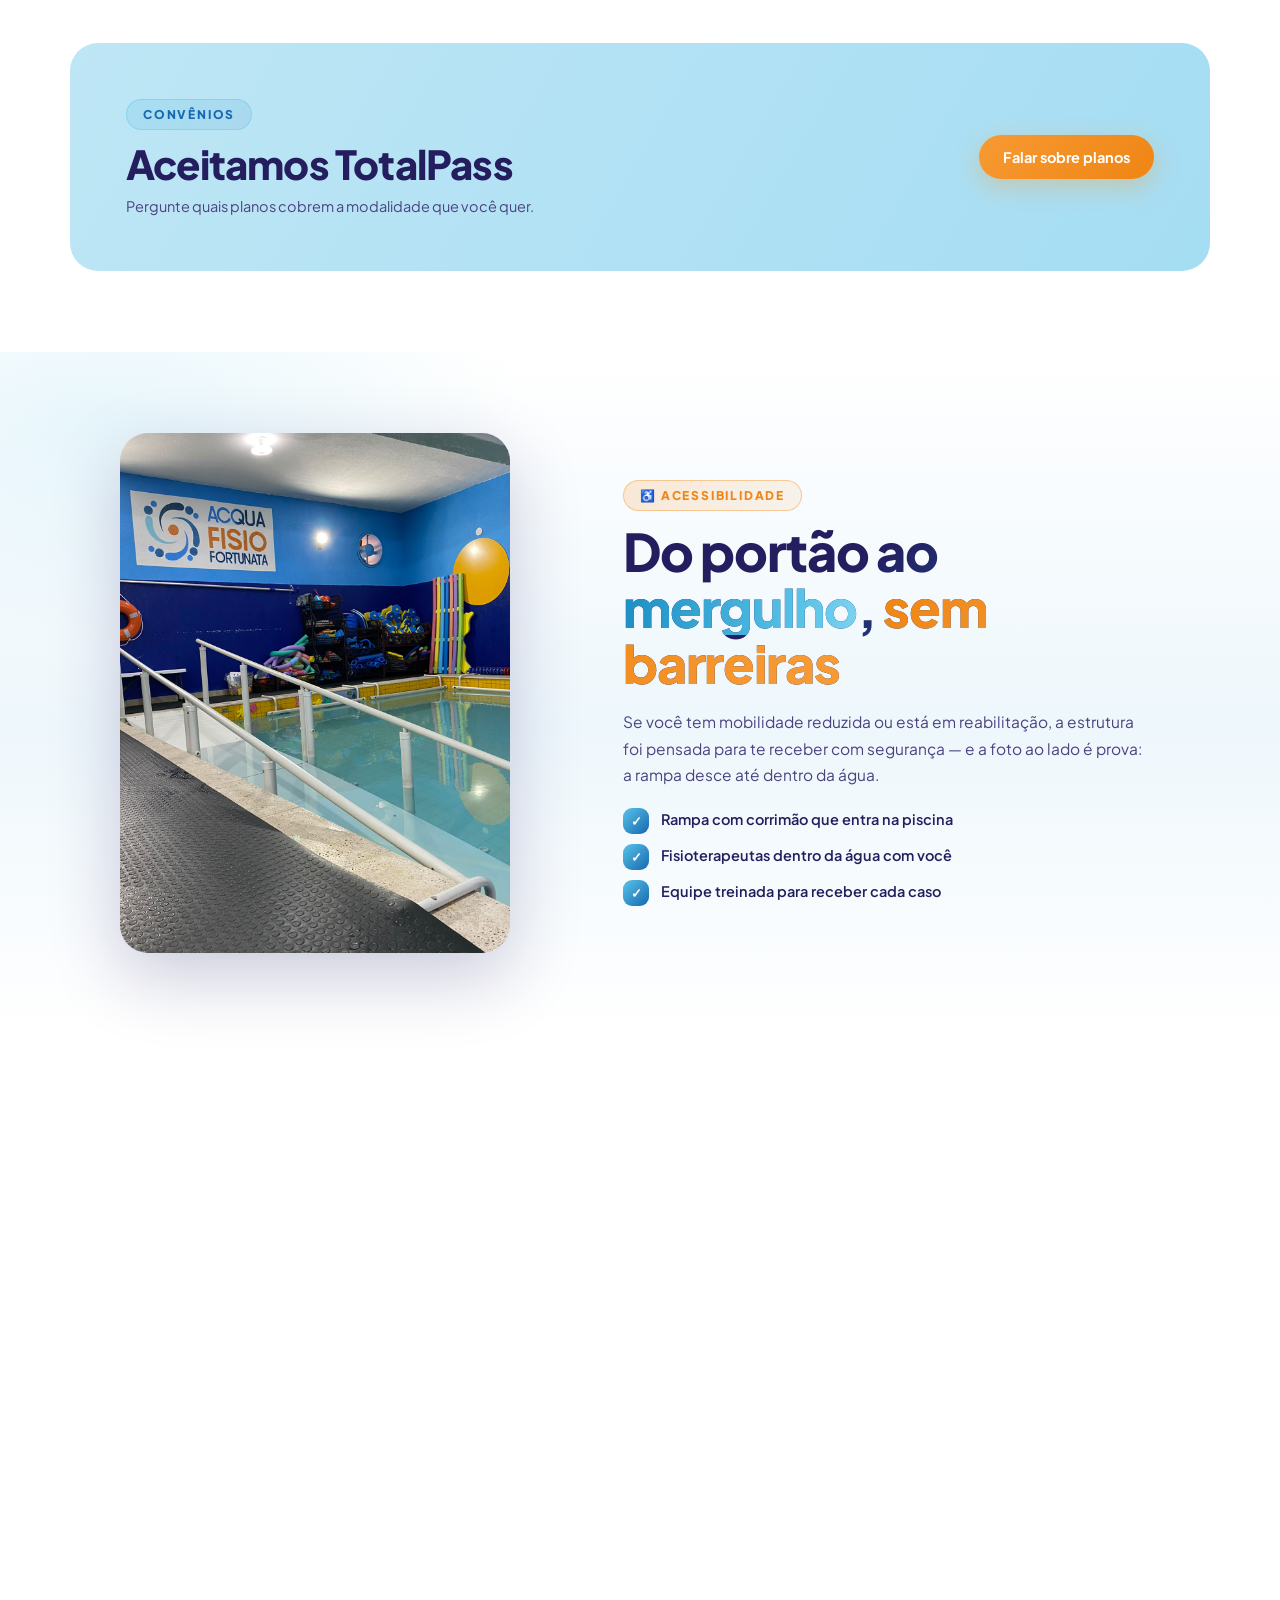
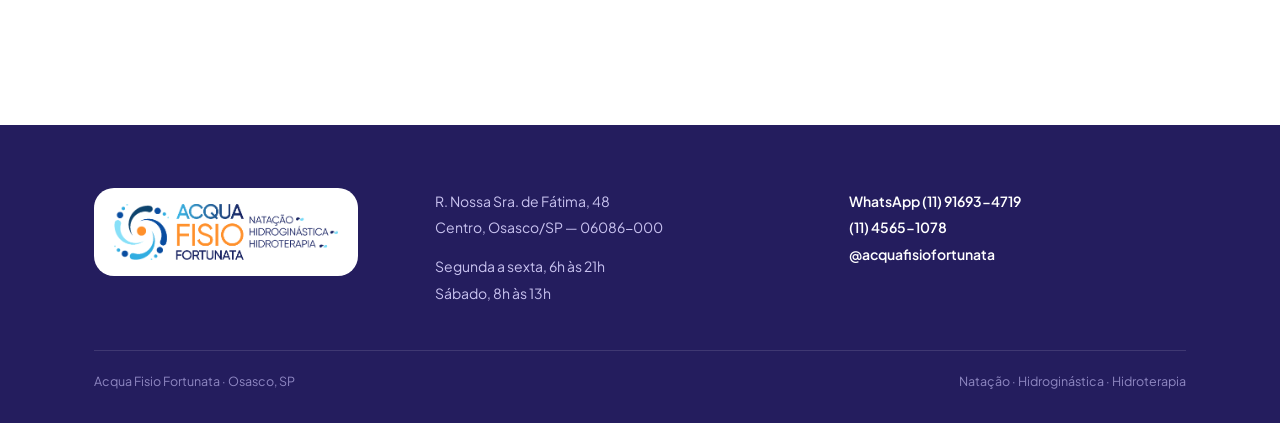
==== commit 3bbc4311: "Enxugar a subheadline do hero para um convite curto e humano. Co-authored-by: Cursor <cursoragent@cu" ====
--- a/index.html
+++ b/index.html
@@ -191,12 +191,11 @@
   -webkit-background-clip:text;background-clip:text;color:transparent;
 }
 .hero p{
-  max-width:540px;margin:22px auto 0;
-  font-size:clamp(16.5px,1.75vw,19px);line-height:1.55;
-  font-weight:700;color:var(--ink);
-  letter-spacing:-.01em;
-}
-.hero p .wtr,.hero p .hl{font-weight:800}
+  max-width:480px;margin:22px auto 0;
+  font-size:clamp(16px,1.65vw,18px);line-height:1.6;
+  font-weight:500;color:var(--ink-soft);
+}
+.hero p .hl{font-weight:700}
 .hero-ctas{display:flex;gap:14px;justify-content:center;margin-top:34px;flex-wrap:wrap}
 .btn-dark{
   display:inline-flex;align-items:center;justify-content:center;gap:8px;
@@ -917,7 +916,7 @@
   <div class="blob b2" aria-hidden="true"></div>
   <div class="blob b3" aria-hidden="true"></div>
   <h1>Do primeiro mergulho<br>à recuperação</h1>
-  <p><span class="wtr">Piscina</span> <span class="hl">aquecida</span> no centro de Osasco — do bebê de 6 meses à reabilitação. Uma mensagem, e sua primeira aula está marcada.</p>
+  <p>Piscina <span class="hl">aquecida</span> no Centro de Osasco. Vem fazer uma aula.</p>
   <div class="hero-ctas">
     <a class="cta-btn" href="https://wa.me/5511916934719?text=Ol%C3%A1!%20Quero%20agendar%20uma%20aula%20experimental." target="_blank" rel="noopener">Agendar aula experimental</a>
     <button class="btn-dark" id="verModsBtn">Ver as modalidades</button>
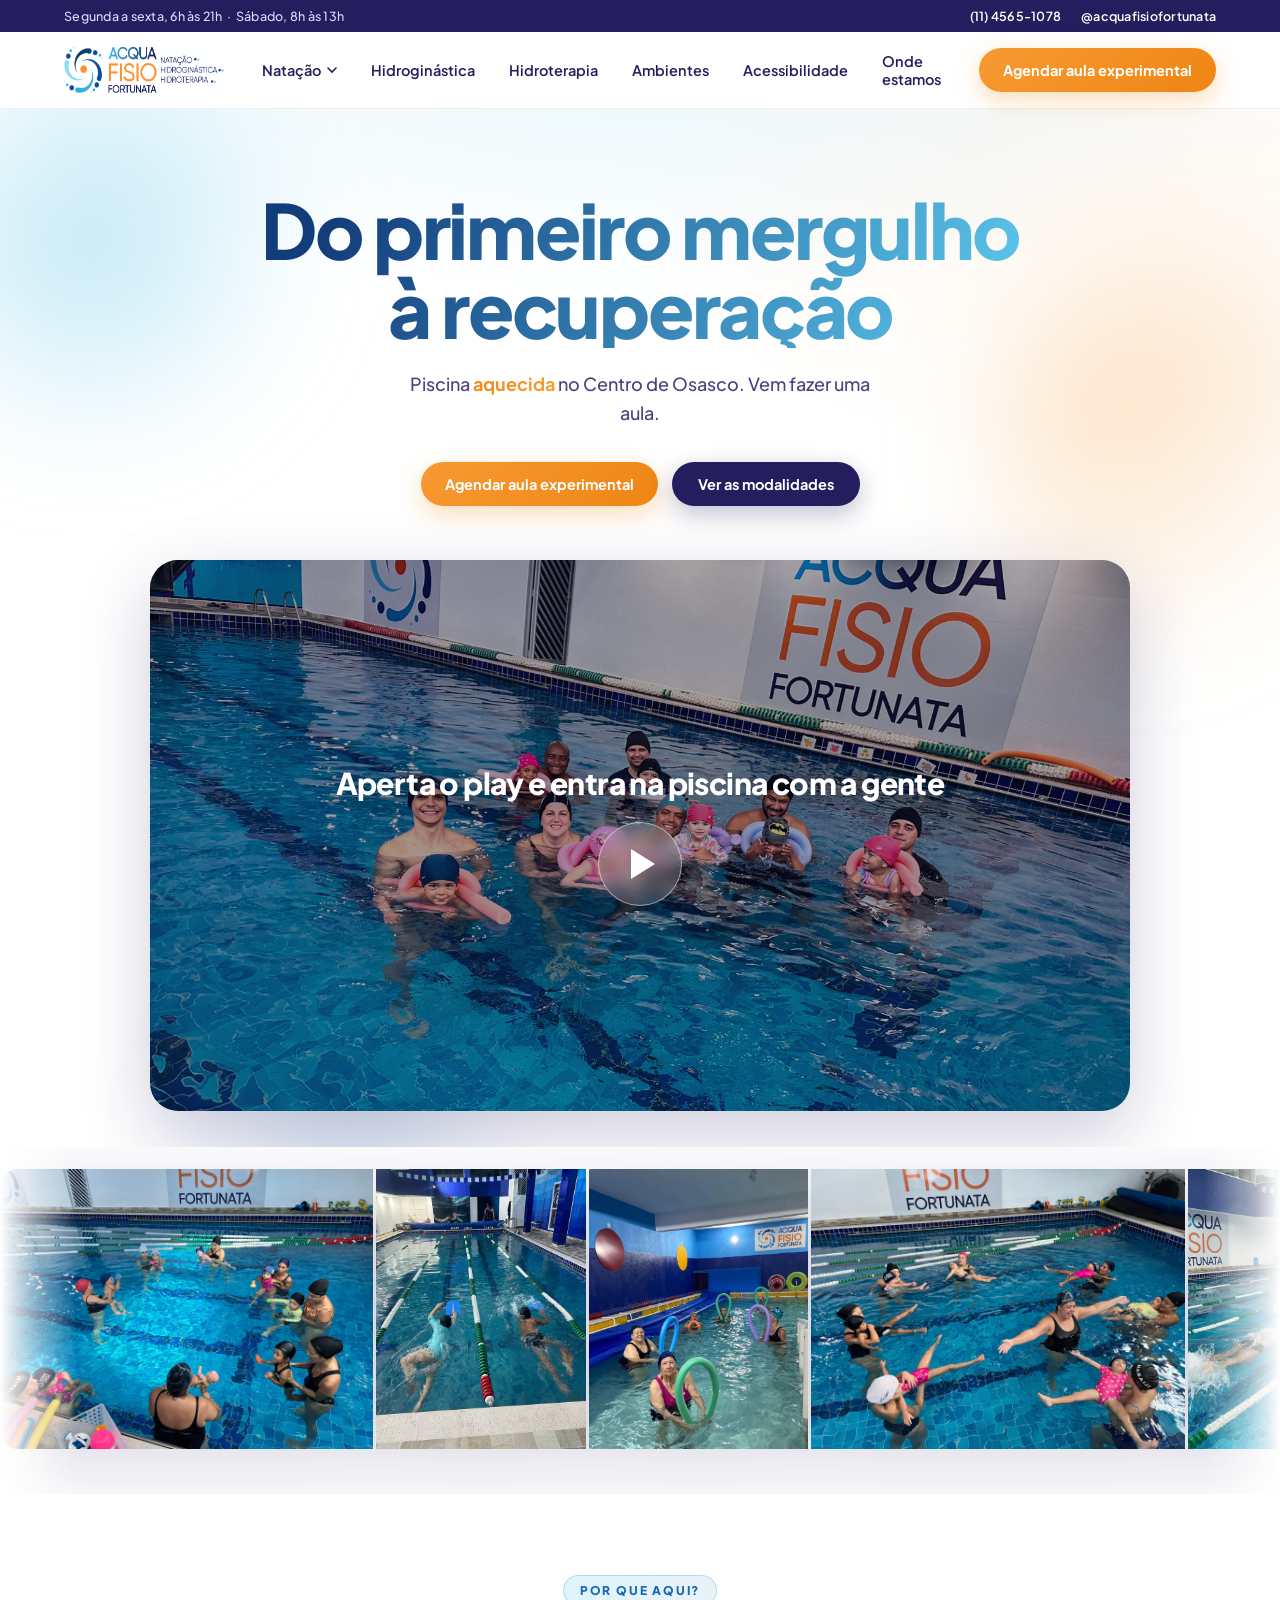
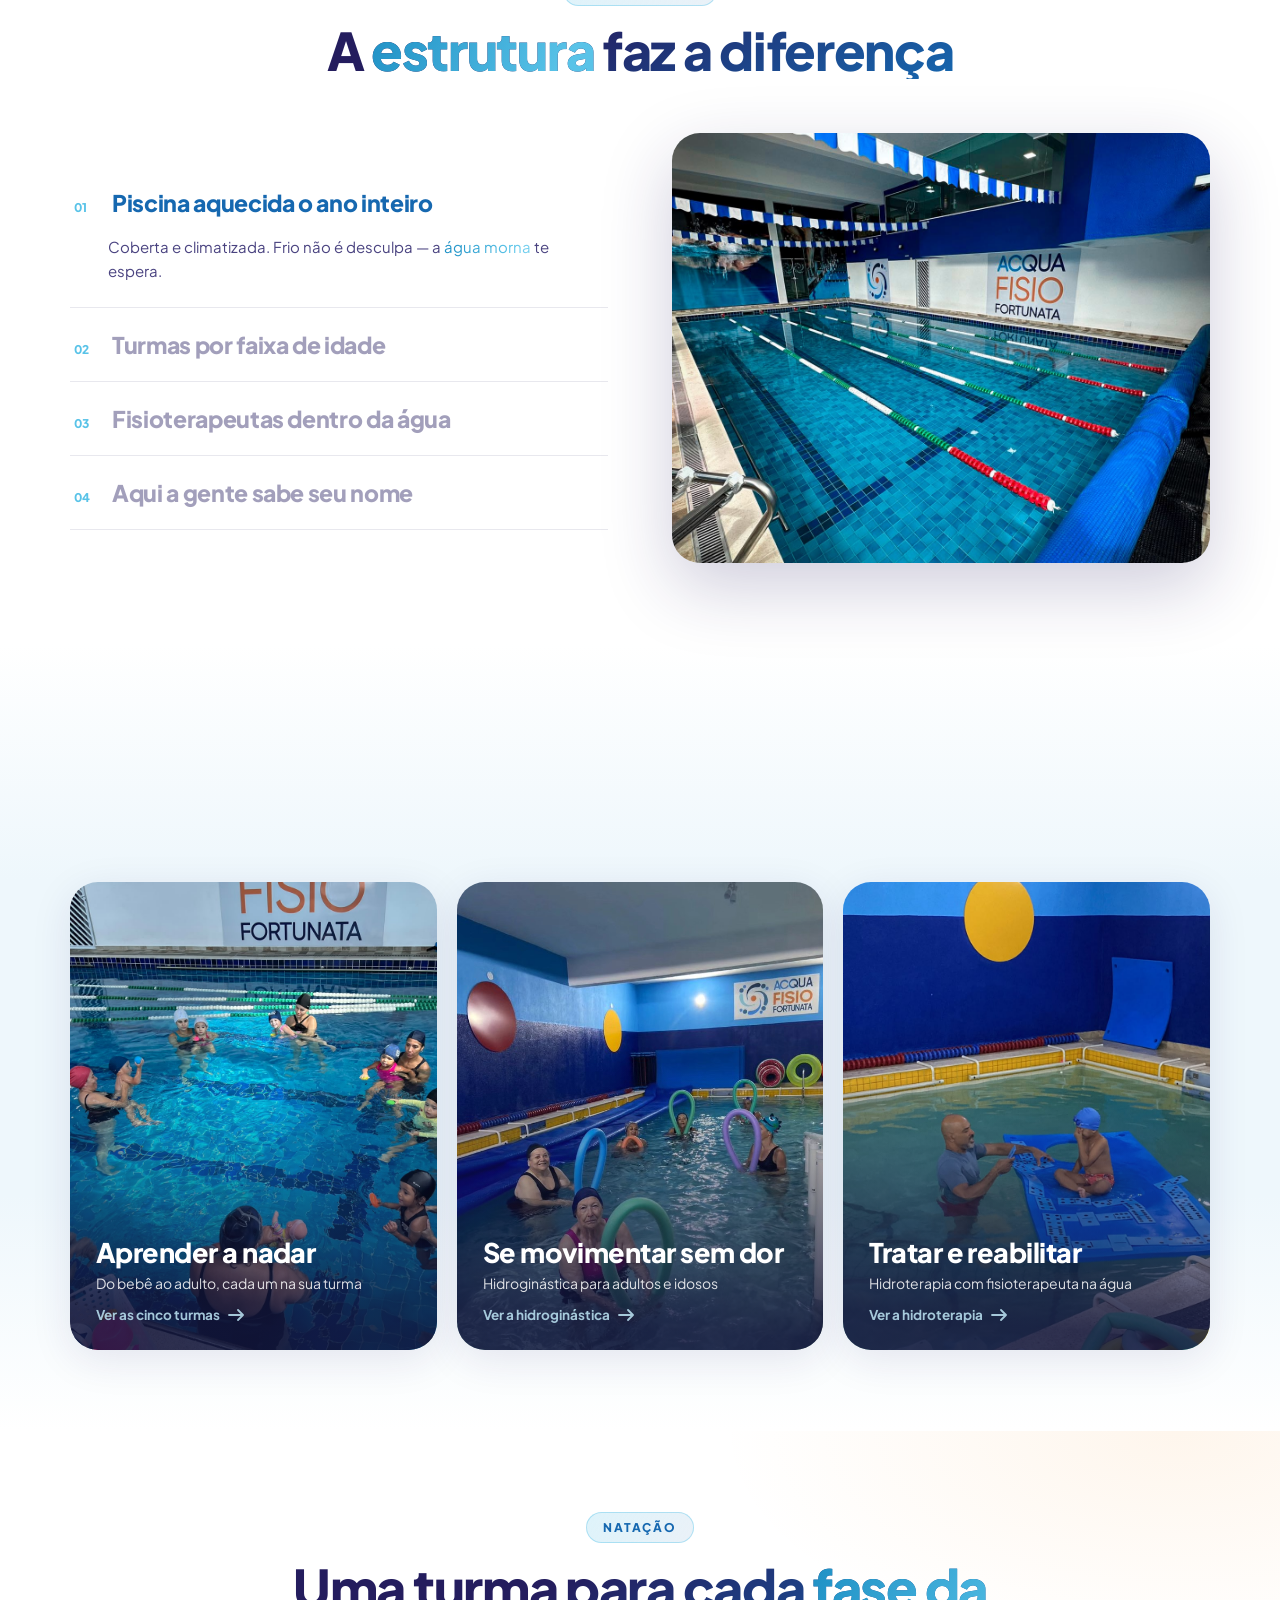
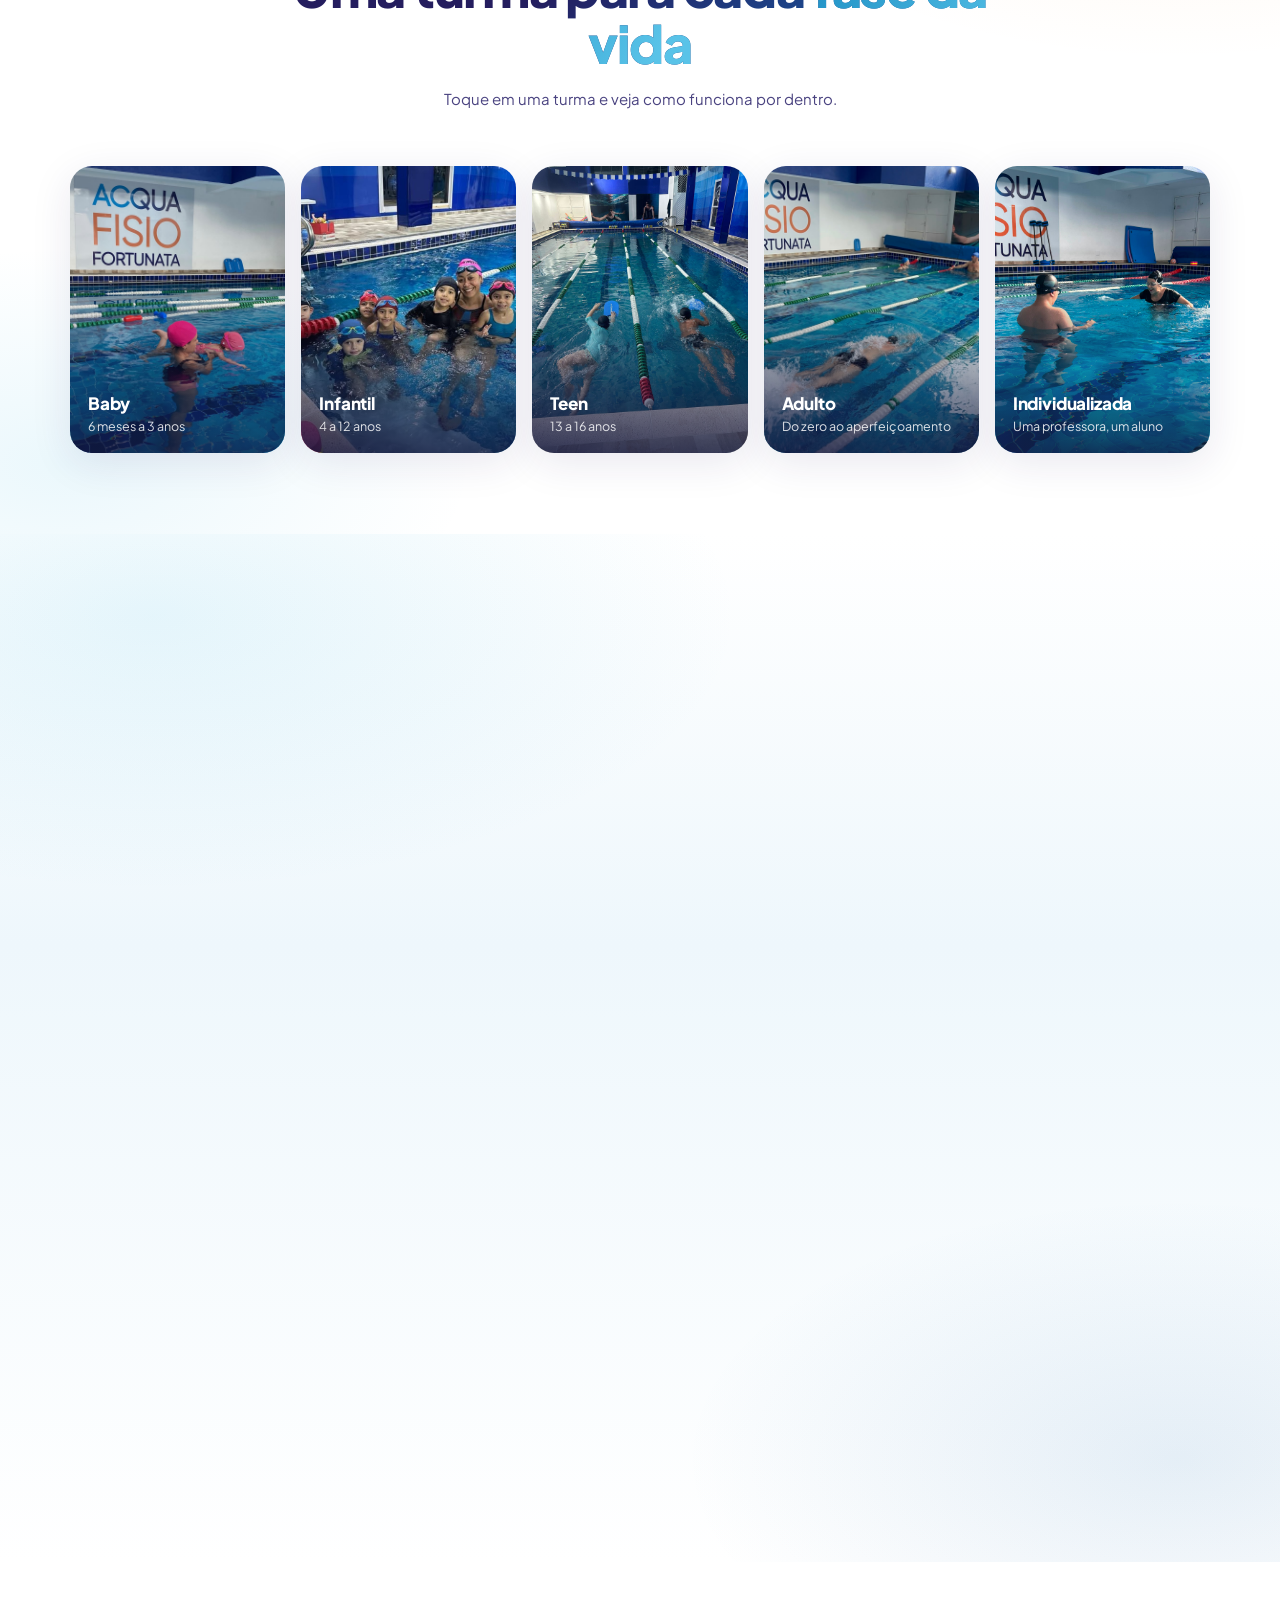
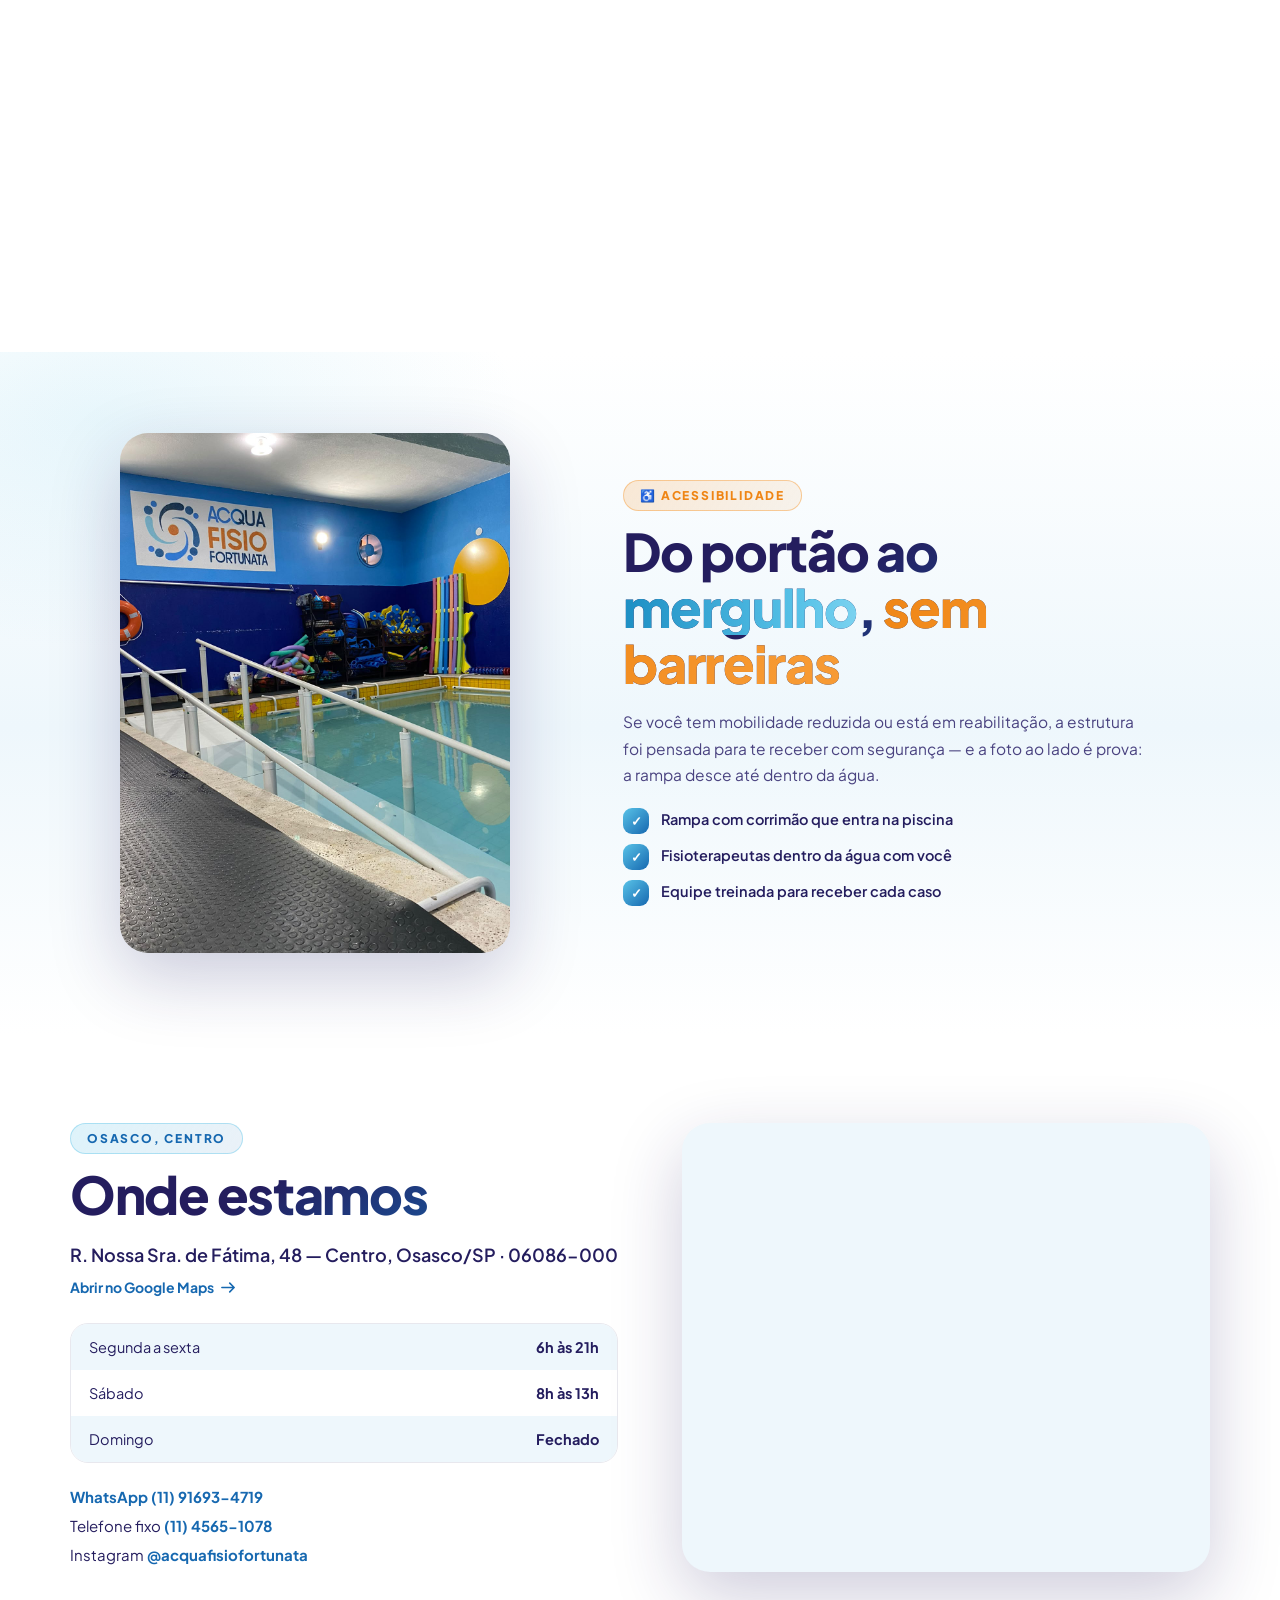
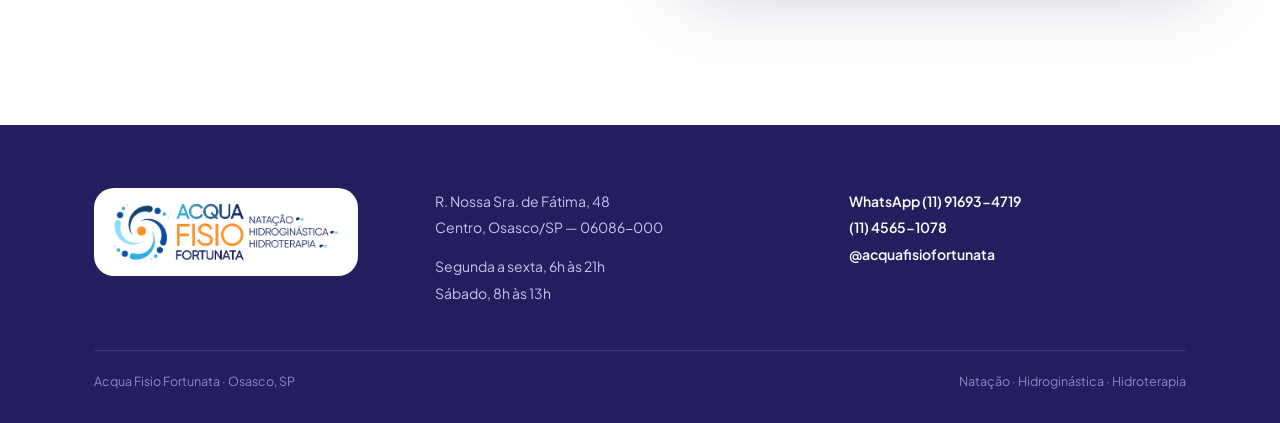
==== commit db1b9fd4: "Trocar o video de referencia do hero pelo video institucional da Acqua O player do hero abria um vid" ====
--- a/index.html
+++ b/index.html
@@ -476,7 +476,7 @@
   transform:scale(.94);transition:transform .4s var(--ease-apple);
 }
 .vmodal.open .frame{transform:scale(1)}
-.vmodal iframe{width:100%;height:100%;border:0;display:block}
+.vmodal iframe,.vmodal video{width:100%;height:100%;border:0;display:block;background:#000;object-fit:contain}
 .vmodal .close{
   position:absolute;top:20px;right:24px;width:46px;height:46px;border-radius:50%;
   background:rgba(255,255,255,.12);color:#fff;font-size:20px;font-weight:600;
@@ -1285,16 +1285,21 @@
 });
 
 /* ===== video facade ===== */
-const YT_ID = 'FgHfq2PvKqM';
+const VIDEO_SRC = 'video/acqua-fisio-fortunata.mp4';
+const VIDEO_POSTER = 'video/acqua-fisio-fortunata-poster.jpg';
 const vmodal = document.getElementById('vmodal');
 const vframe = document.getElementById('vframe');
 function openVideo(){
-  vframe.innerHTML = `<iframe src="https://www.youtube.com/embed/${YT_ID}?autoplay=1&playsinline=1&modestbranding=1&rel=0" title="Um minuto dentro da nossa piscina" allow="autoplay; encrypted-media; fullscreen; picture-in-picture" allowfullscreen></iframe>`;
+  vframe.innerHTML = `<video src="${VIDEO_SRC}" poster="${VIDEO_POSTER}" controls autoplay playsinline preload="auto" title="Acqua Fisio Fortunata: conheça a nossa piscina"></video>`;
   vmodal.classList.add('open');
   vmodal.setAttribute('aria-hidden','false');
   document.body.style.overflow='hidden';
+  const v = vframe.querySelector('video');
+  if (v) v.play().catch(()=>{});
 }
 function closeVideo(){
+  const v = vframe.querySelector('video');
+  if (v) v.pause();
   vmodal.classList.remove('open');
   vmodal.setAttribute('aria-hidden','true');
   document.body.style.overflow='';
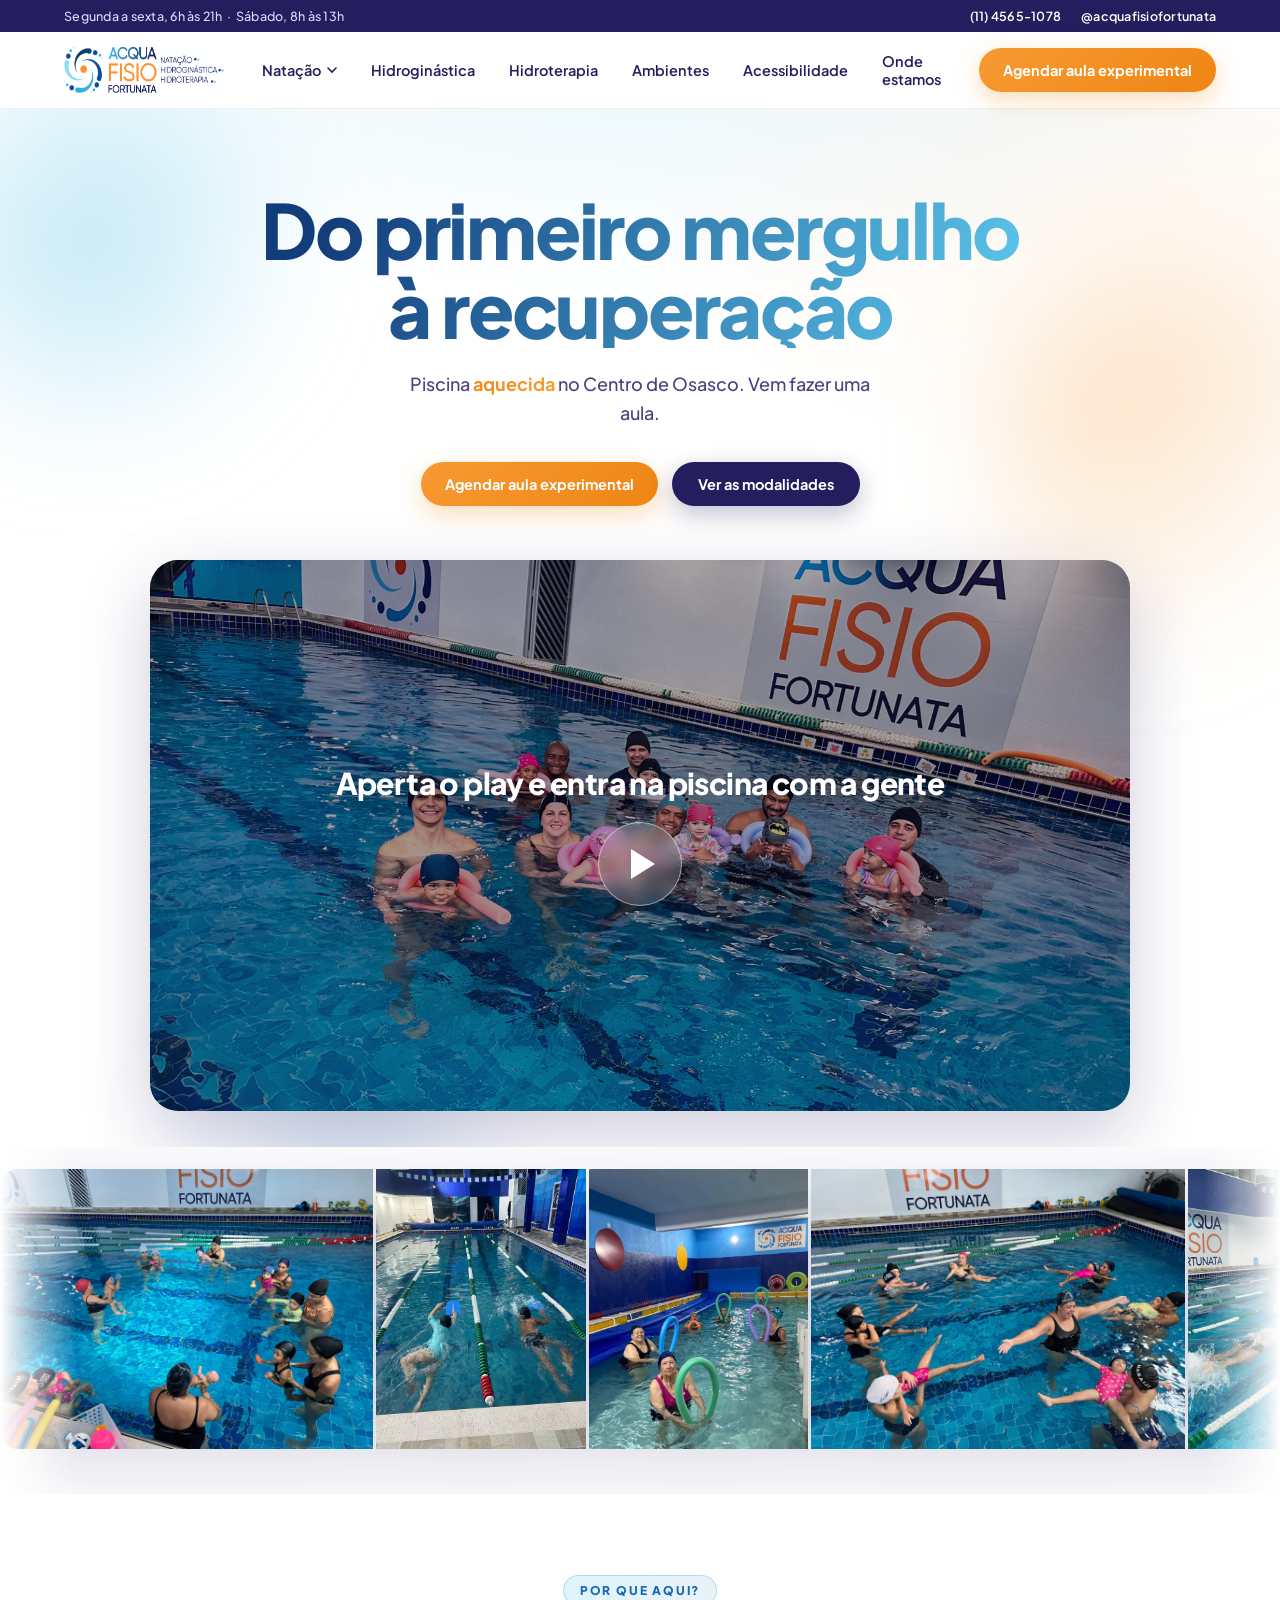
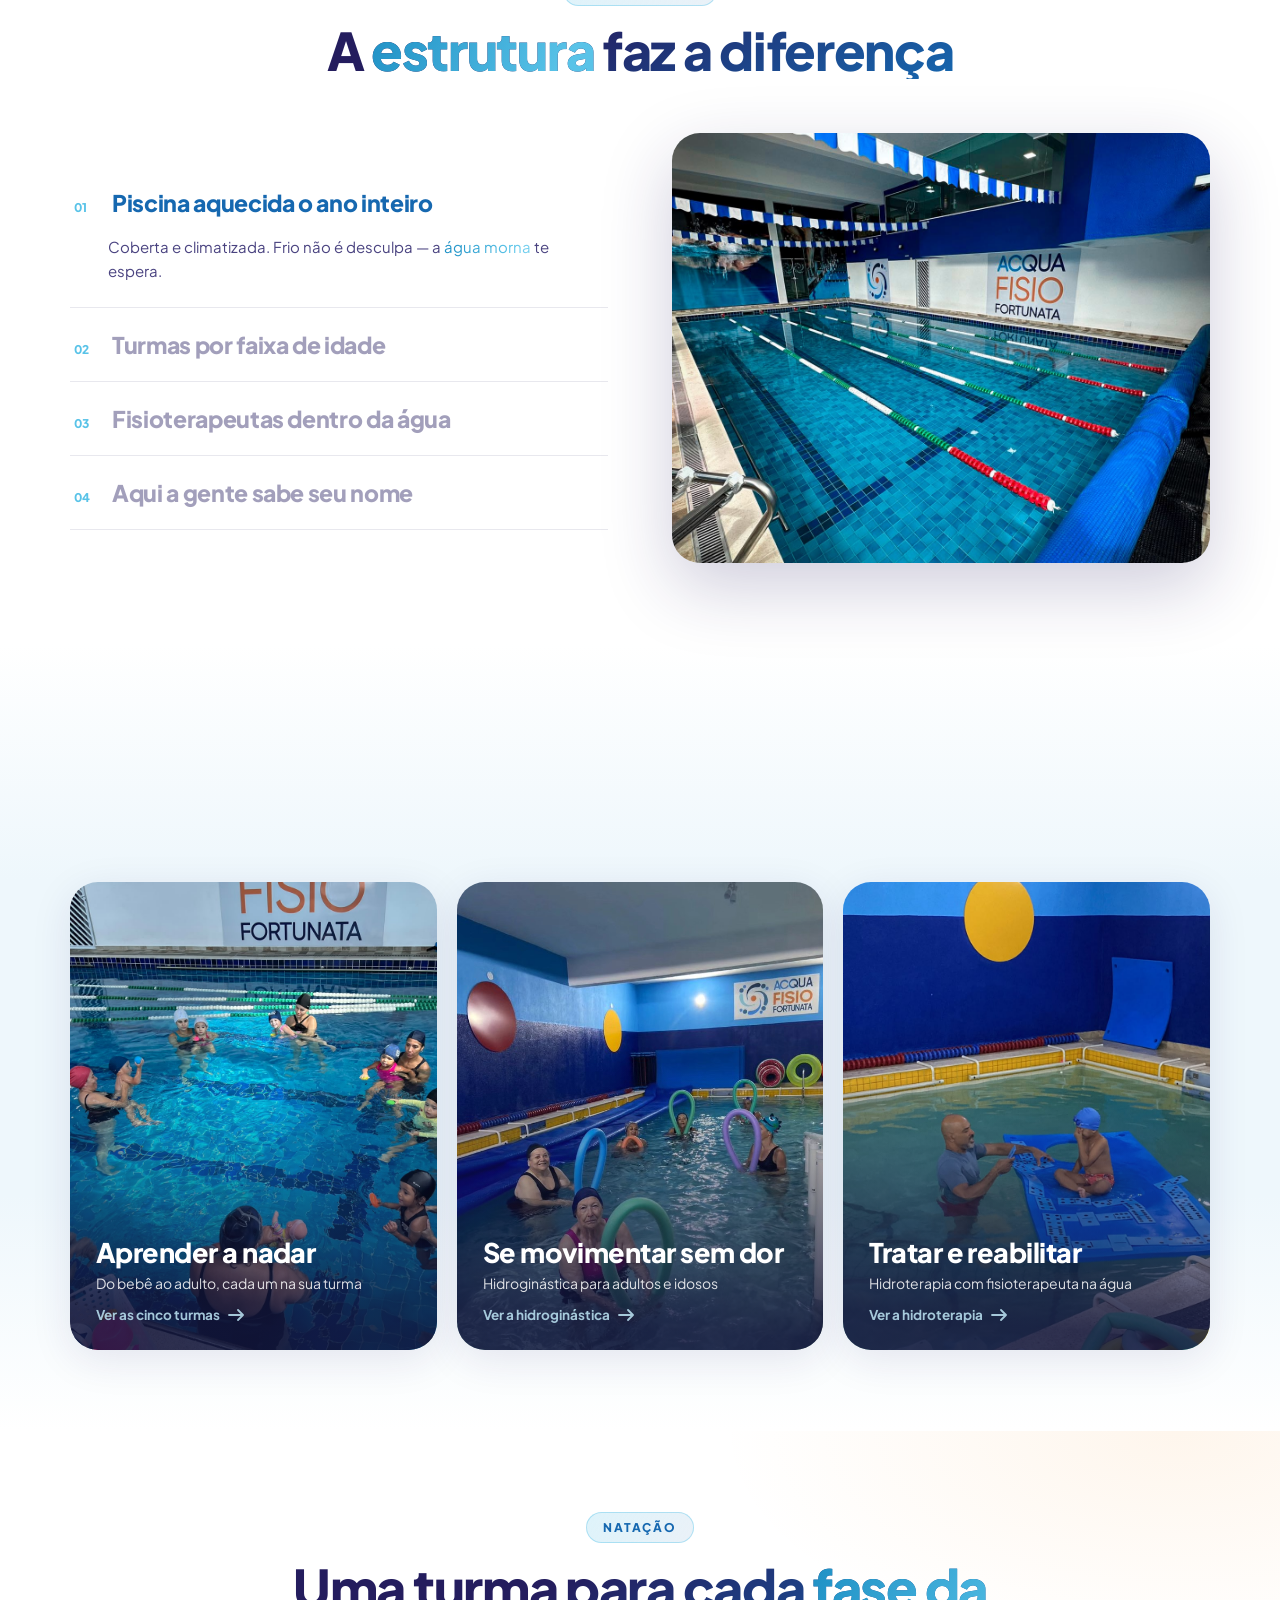
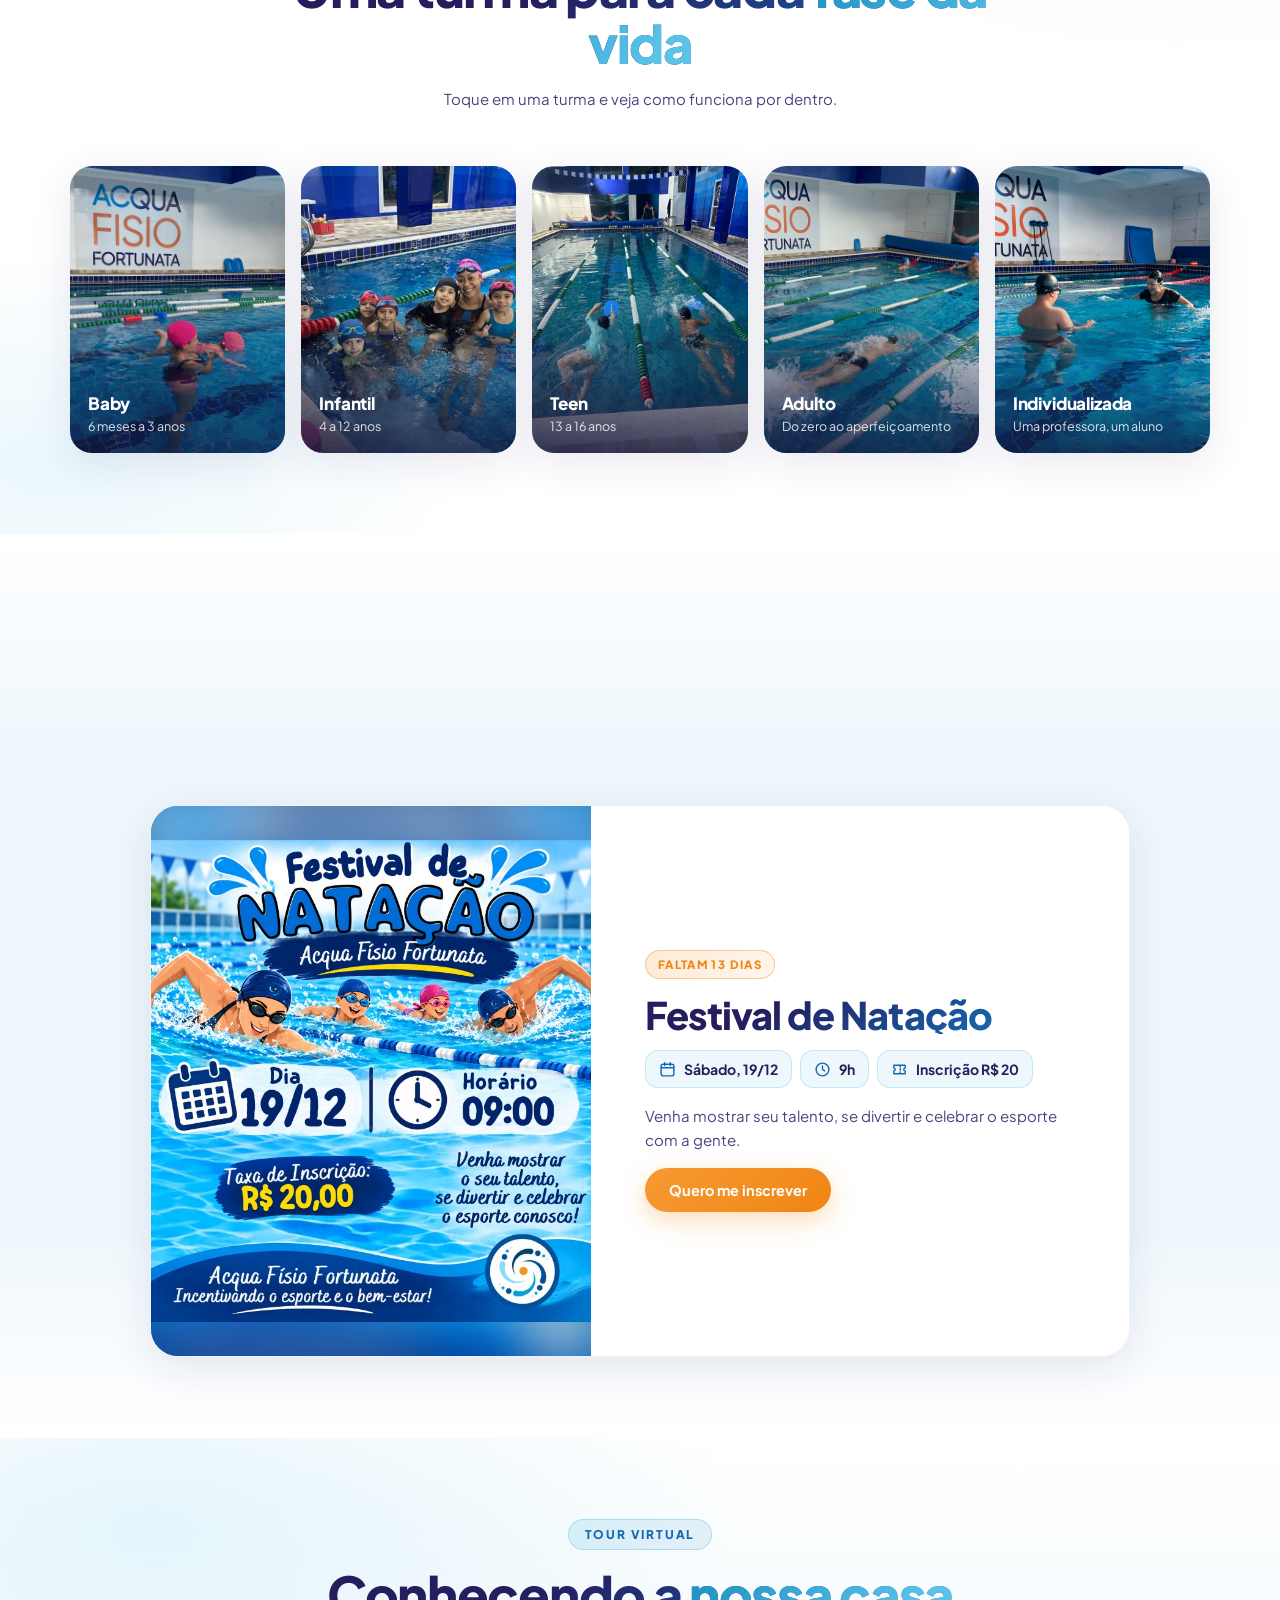
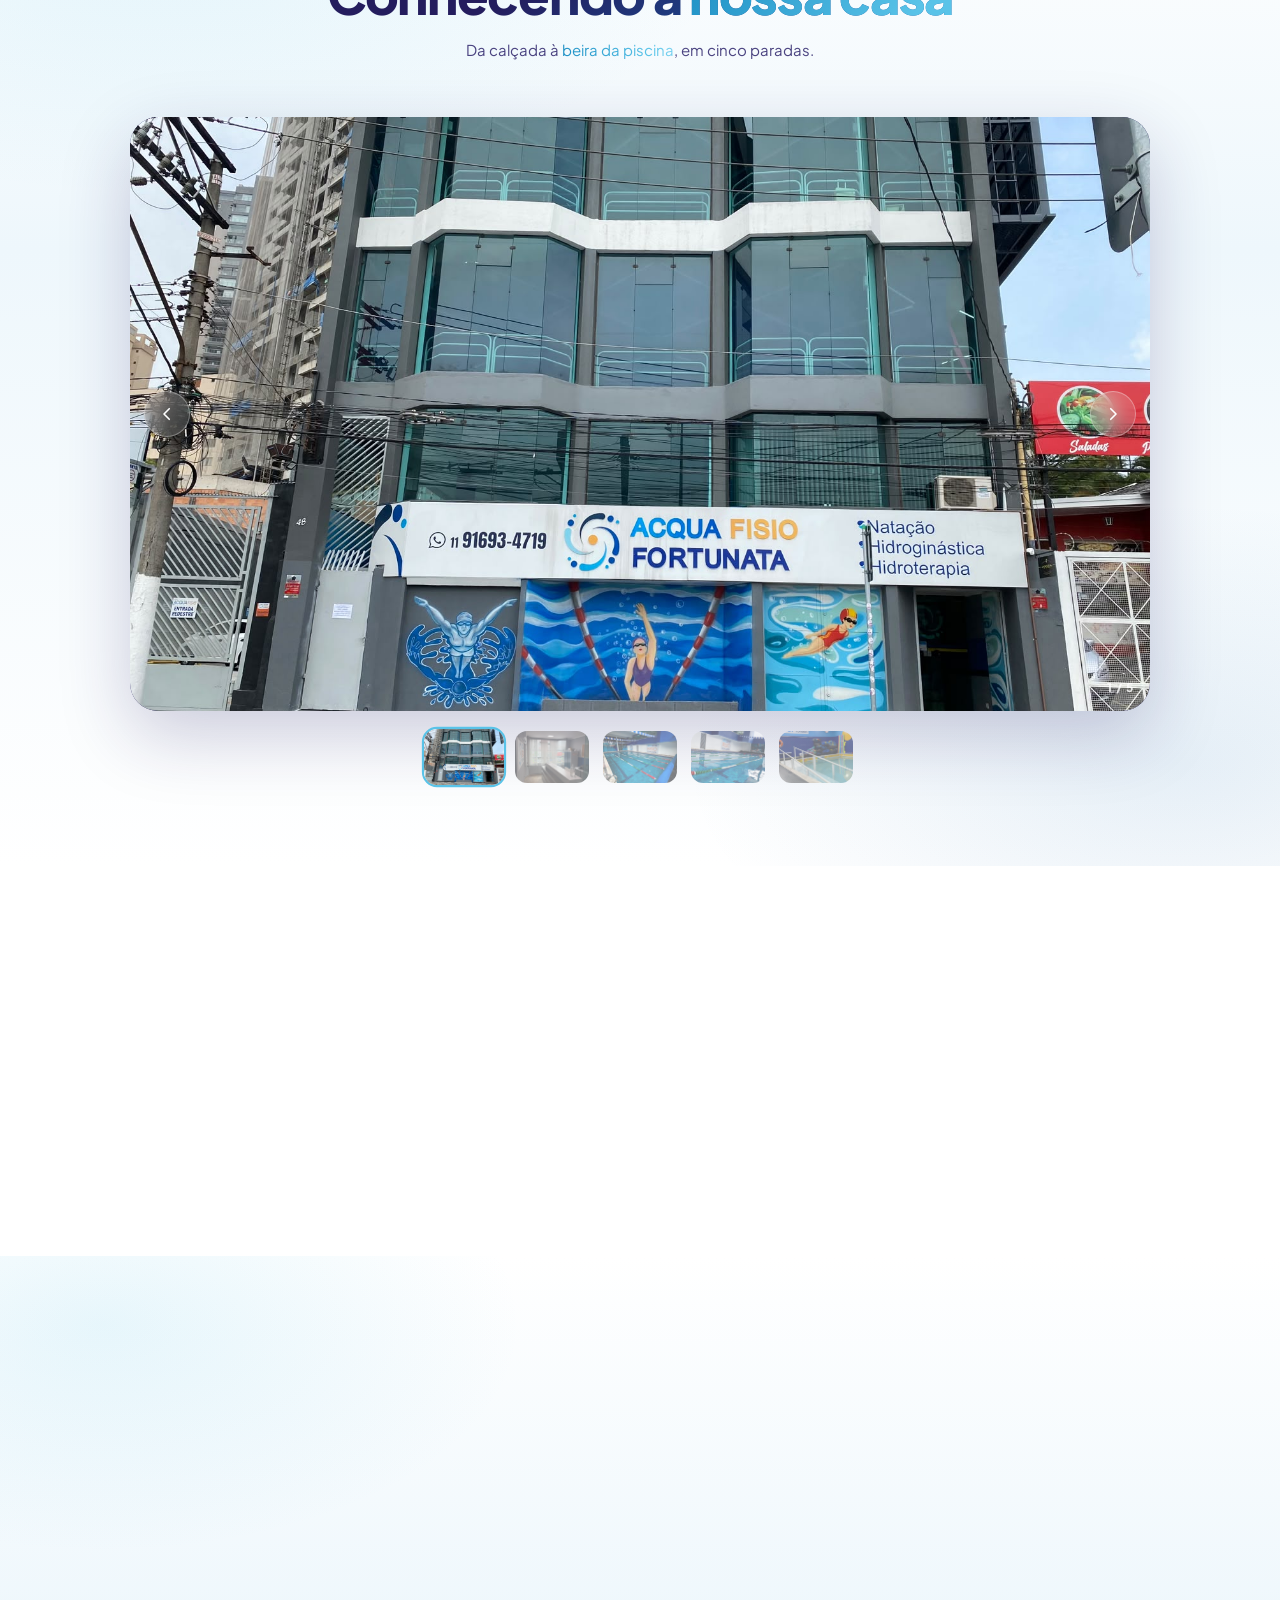
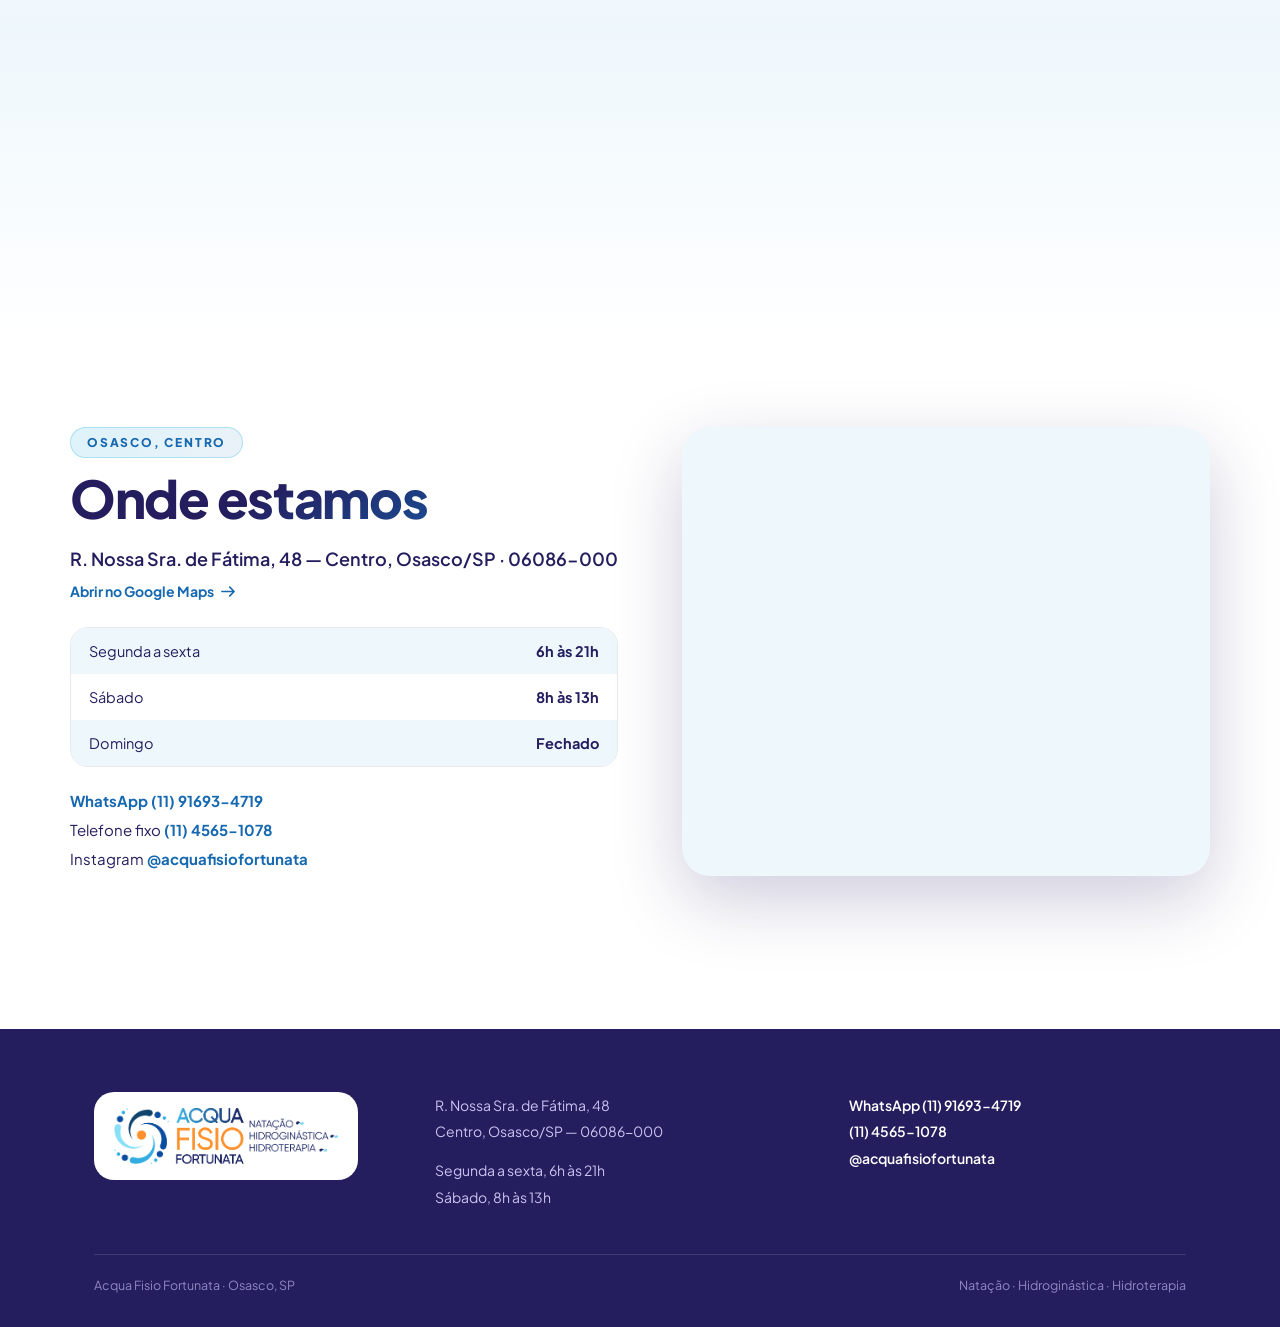
==== commit 4d11cbba: "Video v3 com cenas reais, popup da Black Friday e secao Proximos eventos - Video do hero: nova versa" ====
--- a/index.html
+++ b/index.html
@@ -768,8 +768,10 @@
 }
 @media(max-width:860px){
   .where-grid{grid-template-columns:1fr}
+  .where-grid>div{min-width:0}
   .map-card{aspect-ratio:4/3}
-  .addr{font-size:13.5px}
+  /* endereço continua em uma linha, mas a fonte acompanha a largura da tela para não vazar para o lado */
+  .addr{font-size:min(13.5px,2.85vw)}
 }
 @media(max-width:380px){
   .addr{white-space:normal}
@@ -813,11 +815,111 @@
 .float-cta.show{transform:translateY(0);opacity:1}
 @media(max-width:860px){.float-cta{display:block}}
 
+/* ============ PRÓXIMOS EVENTOS ============ */
+/* Cada evento é um <article class="ev"> dentro de .ev-list. Um evento só vira destaque (arte ao lado do texto);
+   dois ou mais viram uma grade no computador e um carrossel deslizante no celular.
+   A moldura da arte é 4:5 com fundo desfocado da própria arte, então posts quadrados, 4:5 e capas de reels (9:16) cabem iguais. */
+.eventos{background:linear-gradient(180deg,#fff,var(--mist) 24%,var(--mist) 76%,#fff)}
+.ev-list{
+  margin-top:clamp(28px,4vw,46px);
+  display:grid;grid-template-columns:repeat(auto-fit,minmax(min(300px,100%),1fr));gap:22px;
+}
+.ev{
+  background:#fff;border-radius:var(--radius-lg);overflow:hidden;
+  box-shadow:var(--shadow-soft);border:1px solid rgba(36,29,94,.06);
+  display:flex;flex-direction:column;
+}
+.ev-art{position:relative;aspect-ratio:4/5;overflow:hidden;background:var(--blue-deep)}
+.ev-art .ev-bg{
+  position:absolute;inset:-30px;width:calc(100% + 60px);height:calc(100% + 60px);max-width:none;
+  object-fit:cover;filter:blur(28px) saturate(1.3);opacity:.8;
+}
+.ev-art .ev-img{position:relative;z-index:1;width:100%;height:100%;object-fit:contain}
+.ev-body{padding:24px 24px 26px;display:flex;flex-direction:column;align-items:flex-start;gap:14px;flex:1}
+.ev-count{
+  font-size:11.5px;font-weight:800;letter-spacing:.12em;text-transform:uppercase;
+  color:var(--orange-deep);padding:6px 12px;border-radius:999px;
+  background:linear-gradient(120deg,rgba(247,154,51,.2),rgba(239,133,20,.08));
+  border:1px solid rgba(247,154,51,.45);
+}
+.ev-count:empty{display:none}
+.ev-body h3{
+  font-size:clamp(26px,3vw,38px);font-weight:800;letter-spacing:-.025em;line-height:1.05;
+  background:linear-gradient(150deg,var(--ink) 35%,var(--blue));
+  -webkit-background-clip:text;background-clip:text;color:transparent;
+}
+.ev-facts{display:flex;flex-wrap:wrap;gap:8px;list-style:none}
+.ev-facts li{
+  display:inline-flex;align-items:center;gap:8px;padding:9px 13px;border-radius:13px;
+  background:var(--mist);border:1px solid rgba(89,195,232,.3);
+  font-size:14px;font-weight:700;color:var(--ink);
+}
+.ev-facts svg{width:17px;height:17px;stroke:var(--blue);flex-shrink:0}
+.ev-desc{font-size:15px;line-height:1.6;color:var(--ink-soft);max-width:440px}
+.ev-body .cta-btn{margin-top:auto}
+/* um único evento: destaque */
+.ev:only-child{
+  grid-column:1/-1;width:100%;max-width:980px;margin:0 auto;
+  display:grid;grid-template-columns:minmax(0,440px) minmax(0,1fr);align-items:center;
+}
+.ev:only-child .ev-body{padding:clamp(28px,4.2vw,56px);gap:16px}
+@media(max-width:860px){
+  .ev-list{
+    display:flex;overflow-x:auto;scroll-snap-type:x mandatory;gap:14px;
+    margin:28px -18px 0;padding:4px 18px 20px;scrollbar-width:none;
+  }
+  .ev-list::-webkit-scrollbar{display:none}
+  .ev{flex:0 0 min(84%,340px);scroll-snap-align:center}
+  .ev:only-child{flex:1 1 100%;display:flex;max-width:520px}
+  .ev:only-child .ev-body{padding:24px 22px 26px}
+  .ev-body .cta-btn{width:100%}
+}
+
+/* ============ POPUP DE PROMOÇÃO ============ */
+.promo{
+  position:fixed;inset:0;z-index:280;
+  display:flex;align-items:center;justify-content:center;padding:16px;
+  background:rgba(12,14,42,.55);
+  backdrop-filter:blur(10px) saturate(1.2);-webkit-backdrop-filter:blur(10px) saturate(1.2);
+  opacity:0;visibility:hidden;transition:opacity .4s var(--ease-apple),visibility .4s;
+}
+.promo.open{opacity:1;visibility:visible}
+.promo-card{
+  position:relative;
+  width:min(420px,100%);
+  width:min(420px,100%,calc((100vh - 170px) * .8));
+  width:min(420px,100%,calc((100svh - 170px) * .8));
+  background:#fff;border-radius:26px;overflow:hidden;
+  box-shadow:0 40px 120px rgba(10,12,40,.55);
+  transform:scale(.9) translateY(24px);
+  transition:transform .55s var(--ease-apple);
+}
+.promo.open .promo-card{transform:none}
+.promo-art{display:block}
+.promo-art img{width:100%;height:auto;aspect-ratio:4/5}
+.promo-foot{padding:14px 16px 14px;display:flex;flex-direction:column;align-items:center;gap:8px}
+.promo-foot .cta-btn{width:100%;padding:15px 18px;font-size:15px}
+.promo-foot .cta-btn svg{width:19px;height:19px;fill:currentColor;flex-shrink:0}
+.promo-note{font-size:11.5px;color:var(--ink-soft);text-align:center}
+.promo-close{
+  position:absolute;top:12px;right:12px;z-index:2;width:42px;height:42px;border-radius:50%;
+  background:rgba(10,12,40,.55);color:#fff;font-size:17px;
+  backdrop-filter:blur(8px);-webkit-backdrop-filter:blur(8px);
+  display:flex;align-items:center;justify-content:center;
+  transition:background .25s,transform .25s;
+}
+.promo-close:hover{background:rgba(10,12,40,.8);transform:rotate(90deg)}
+@media(prefers-reduced-motion:reduce){
+  .promo-card{transform:none;transition:none}
+}
+
 /* ============ REVEAL ============ */
 .reveal{opacity:0;transform:translateY(30px);transition:opacity .8s var(--ease-apple),transform .8s var(--ease-apple)}
 .reveal-l{opacity:0;transform:translateX(-40px);transition:opacity .85s var(--ease-apple),transform .85s var(--ease-apple)}
 .reveal-r{opacity:0;transform:translateX(40px);transition:opacity .85s var(--ease-apple),transform .85s var(--ease-apple)}
 .reveal-s{opacity:0;transform:scale(.93) translateY(16px);transition:opacity .9s var(--ease-apple),transform .9s var(--ease-apple)}
+/* no celular, entrar pelos lados empurrava o conteúdo para fora da tela: entra de baixo */
+@media(max-width:860px){.reveal-l,.reveal-r{transform:translateY(30px)}}
 .reveal.in,.reveal-l.in,.reveal-r.in,.reveal-s.in{opacity:1;transform:none}
 .mod-card.reveal{
   transition:opacity .8s var(--ease-apple),transform .8s var(--ease-apple),flex 2.15s cubic-bezier(.22,.7,.2,1),box-shadow 2.15s cubic-bezier(.22,.7,.2,1);
@@ -1024,6 +1126,43 @@
   </div>
 </section>
 
+<!-- PRÓXIMOS EVENTOS
+  Para adicionar um evento: copie um <article class="ev"> inteiro e troque
+    data-inicio  -> dia e hora em que o evento começa (usado na contagem "Faltam X dias")
+    data-fim     -> quando o card deve sumir do site (depois do evento)
+    as duas imagens (mesmo arquivo), o título, as informações e o texto do WhatsApp.
+  A arte pode ser quadrada, 4:5 ou capa de reels (9:16). Eventos que já passaram somem sozinhos;
+  se não sobrar nenhum, a seção inteira some. -->
+<section class="sec snap eventos" id="eventos">
+  <div class="sec-in">
+    <div class="kicker k-o reveal">Agenda</div>
+    <h2 class="reveal">Próximos <span class="hl-c">eventos</span></h2>
+    <p class="sec-sub reveal">Festivais e datas especiais da Acqua. Garanta sua vaga pelo WhatsApp.</p>
+    <div class="ev-list" id="evList">
+
+      <article class="ev reveal" data-inicio="2026-12-19T09:00:00-03:00" data-fim="2026-12-20T00:00:00-03:00">
+        <div class="ev-art">
+          <img class="ev-bg" src="img/evento-festival-natacao-2026.jpg" alt="" aria-hidden="true" loading="lazy">
+          <img class="ev-img" src="img/evento-festival-natacao-2026.jpg" width="720" height="788" loading="lazy"
+               alt="Arte do Festival de Natação da Acqua Fisio Fortunata: dia 19/12, às 9h, com taxa de inscrição de R$ 20,00.">
+        </div>
+        <div class="ev-body">
+          <span class="ev-count" data-ev-count></span>
+          <h3>Festival de Natação</h3>
+          <ul class="ev-facts">
+            <li><svg viewBox="0 0 24 24" fill="none" stroke-width="2" stroke-linecap="round" stroke-linejoin="round" aria-hidden="true"><rect x="3" y="4.5" width="18" height="16.5" rx="3"/><path d="M3 9.5h18M8 2.5v4M16 2.5v4"/></svg>Sábado, 19/12</li>
+            <li><svg viewBox="0 0 24 24" fill="none" stroke-width="2" stroke-linecap="round" stroke-linejoin="round" aria-hidden="true"><circle cx="12" cy="12" r="9"/><path d="M12 7v5l3 2"/></svg>9h</li>
+            <li><svg viewBox="0 0 24 24" fill="none" stroke-width="2" stroke-linecap="round" stroke-linejoin="round" aria-hidden="true"><path d="M4 6h16v4a2 2 0 0 0 0 4v4H4v-4a2 2 0 0 0 0-4z"/><path d="M13 6.5v11" stroke-dasharray="2 2.4"/></svg>Inscrição R$ 20</li>
+          </ul>
+          <p class="ev-desc">Venha mostrar seu talento, se divertir e celebrar o esporte com a gente.</p>
+          <a class="cta-btn" href="https://wa.me/5511916934719?text=Ol%C3%A1!%20Quero%20fazer%20a%20inscri%C3%A7%C3%A3o%20no%20Festival%20de%20Nata%C3%A7%C3%A3o%20do%20dia%2019%2F12." target="_blank" rel="noopener">Quero me inscrever</a>
+        </div>
+      </article>
+
+    </div>
+  </div>
+</section>
+
 <!-- AMBIENTES / TOUR VIRTUAL -->
 <section class="sec tour-sec snap" id="ambientes">
   <div class="sec-in">
@@ -1155,6 +1294,30 @@
   <div class="frame" id="vframe"></div>
 </div>
 
+<!-- POPUP DE PROMOÇÃO (Black Friday da hidroginástica)
+  Aparece: 5 s depois que a pessoa abre o site, quando ela chega na 3ª dobra (Modalidades)
+  e quando ela demonstra que vai sair. Cada gatilho aparece no máximo uma vez por visita,
+  nunca por cima de outra janela, para de aparecer depois do clique no WhatsApp e some sozinho
+  depois do fim da promoção (configurado em PROMO, no script). -->
+<div class="promo" id="promo" aria-hidden="true">
+  <div class="promo-card" role="dialog" aria-modal="true" aria-label="Black Friday da Hidroginástica">
+    <button class="promo-close" id="promoClose" type="button" aria-label="Fechar promoção">✕</button>
+    <a class="promo-art" data-promo-cta target="_blank" rel="noopener"
+       href="https://wa.me/5511916934719?text=Ol%C3%A1!%20Vi%20a%20Black%20Friday%20da%20Hidrogin%C3%A1stica%20no%20site%20e%20quero%20fechar%20o%20plano%20de%203%20vezes%20na%20semana%20para%20fazer%204.">
+      <img src="img/promo-black-friday-hidroginastica.jpg" width="720" height="900" decoding="async"
+           alt="Black Friday da Hidroginástica: fechando o plano de 3 vezes na semana, ganhe a oportunidade de fazer 4 vezes na semana, com liberdade de dia e horário.">
+    </a>
+    <div class="promo-foot">
+      <a class="cta-btn" data-promo-cta target="_blank" rel="noopener"
+         href="https://wa.me/5511916934719?text=Ol%C3%A1!%20Vi%20a%20Black%20Friday%20da%20Hidrogin%C3%A1stica%20no%20site%20e%20quero%20fechar%20o%20plano%20de%203%20vezes%20na%20semana%20para%20fazer%204.">
+        <svg viewBox="0 0 24 24" aria-hidden="true"><path d="M17.472 14.382c-.297-.149-1.758-.867-2.03-.967-.273-.099-.471-.148-.67.15-.197.297-.767.966-.94 1.164-.173.199-.347.223-.644.075-.297-.15-1.255-.463-2.39-1.475-.883-.788-1.48-1.761-1.653-2.059-.173-.297-.018-.458.13-.606.134-.133.298-.347.446-.52.149-.174.198-.298.298-.497.099-.198.05-.371-.025-.52-.075-.149-.669-1.612-.916-2.207-.242-.579-.487-.5-.669-.51-.173-.008-.371-.01-.57-.01-.198 0-.52.074-.792.372-.272.297-1.04 1.016-1.04 2.479 0 1.462 1.065 2.875 1.213 3.074.149.198 2.096 3.2 5.077 4.487.709.306 1.262.489 1.694.625.712.227 1.36.195 1.871.118.571-.085 1.758-.719 2.006-1.413.248-.694.248-1.289.173-1.413-.074-.124-.272-.198-.57-.347m-5.421 7.403h-.004a9.87 9.87 0 01-5.031-1.378l-.361-.214-3.741.982.998-3.648-.235-.374a9.86 9.86 0 01-1.51-5.26c.001-5.45 4.436-9.884 9.888-9.884 2.64 0 5.122 1.03 6.988 2.898a9.825 9.825 0 012.893 6.994c-.003 5.45-4.437 9.884-9.885 9.884m8.413-18.297A11.815 11.815 0 0012.05 0C5.495 0 .16 5.335.157 11.892c0 2.096.547 4.142 1.588 5.945L.057 24l6.305-1.654a11.882 11.882 0 005.683 1.448h.005c6.554 0 11.89-5.335 11.893-11.893a11.821 11.821 0 00-3.48-8.413z"/></svg>
+        Quero aproveitar no WhatsApp
+      </a>
+      <p class="promo-note">Válido para planos fechados de 20/11 a 20/12.</p>
+    </div>
+  </div>
+</div>
+
 <script>
 /* ===== dados da estrutura ===== */
 const STRUCT = [
@@ -1285,8 +1448,8 @@
 });
 
 /* ===== video facade ===== */
-const VIDEO_SRC = 'video/acqua-fisio-fortunata.mp4';
-const VIDEO_POSTER = 'video/acqua-fisio-fortunata-poster.jpg';
+const VIDEO_SRC = 'video/acqua-fisio-fortunata-v3.mp4';
+const VIDEO_POSTER = 'video/acqua-fisio-fortunata-v3-poster.jpg';
 const vmodal = document.getElementById('vmodal');
 const vframe = document.getElementById('vframe');
 function openVideo(){
@@ -1595,8 +1758,138 @@
   floatCta.classList.toggle('show', !e.isIntersecting && !document.body.classList.contains('menu-open'));
 },{threshold:.25}).observe(hero);
 
+/* ===== próximos eventos: contagem regressiva e saída automática depois da data ===== */
+(function(){
+  const sec = document.getElementById('eventos');
+  if(!sec) return;
+  const now = Date.now();
+  sec.querySelectorAll('.ev').forEach(ev=>{
+    const fim = Date.parse(ev.dataset.fim);
+    if(!isNaN(fim) && now >= fim) ev.remove();
+  });
+  const evs = sec.querySelectorAll('.ev');
+  if(!evs.length){ sec.remove(); return; }
+  const dia = t=>{ const d = new Date(t); d.setHours(0,0,0,0); return d.getTime(); };
+  evs.forEach(ev=>{
+    const el = ev.querySelector('[data-ev-count]');
+    const ini = Date.parse(ev.dataset.inicio);
+    if(!el || isNaN(ini)) return;
+    const n = Math.round((dia(ini) - dia(now)) / 864e5);
+    el.textContent = n <= 0 ? 'É hoje!' : n === 1 ? 'É amanhã!' : `Faltam ${n} dias`;
+  });
+})();
+
+/* ===== popup de promoção =====
+   Gatilhos (cada um no máximo uma vez por visita):
+   - tempo: 5 s de site aberto e visível
+   - dobra: quando a 3ª dobra (Modalidades) entra na tela e a pessoa para nela
+   - saída: no computador, o mouse sai pela parte de cima da janela (indo para abas/fechar);
+            no celular, uma rolagem rápida para cima depois de um tempo navegando
+   Nunca abre por cima do vídeo, do menu ou de outra janela: espera ela fechar.
+   Depois do clique no WhatsApp, não aparece mais nesta visita. Depois de PROMO.fim, some do site. */
+(function(){
+  const PROMO = {
+    id: 'bf-hidro-2026',
+    fim: '2026-12-21T00:00:00-03:00',   // a promoção vale para planos fechados até 20/12
+    segundos: 5,
+    dobra: 'modalidades'
+  };
+  const promo = document.getElementById('promo');
+  if(!promo) return;
+  if(Date.now() >= Date.parse(PROMO.fim)){ promo.remove(); return; }
+
+  const closeBtn = document.getElementById('promoClose');
+  const KEY = 'promo:' + PROMO.id + ':';
+  const mem = {};
+  const store = {
+    get(k){ try{ return sessionStorage.getItem(KEY + k); }catch(e){ return mem[k] || null; } },
+    set(k, v){ mem[k] = v; try{ sessionStorage.setItem(KEY + k, v); }catch(e){} }
+  };
+  const t0 = performance.now();
+  let lastFocus = null, waiting = null, waitTimer = null;
+
+  const otherOpen = ()=>
+    document.body.classList.contains('menu-open') ||
+    document.getElementById('vmodal').classList.contains('open') ||
+    document.getElementById('dmodal').classList.contains('open');
+  const isOpen = ()=> promo.classList.contains('open');
+
+  function show(trigger){
+    if(store.get('whatsapp') === '1' || store.get(trigger) === '1' || isOpen()) return;
+    if(otherOpen() || document.hidden){ waitFor(trigger); return; }
+    store.set(trigger, '1');
+    lastFocus = document.activeElement;
+    promo.classList.add('open');
+    promo.setAttribute('aria-hidden', 'false');
+    document.body.style.overflow = 'hidden';
+    setTimeout(()=>closeBtn.focus({preventScroll:true}), 80);
+  }
+  // espera a outra janela fechar (ou a aba voltar a ficar visível) e mostra 1,2 s depois
+  function waitFor(trigger){
+    if(waiting) return;
+    waiting = trigger;
+    waitTimer = setInterval(()=>{
+      if(otherOpen() || document.hidden) return;
+      clearInterval(waitTimer);
+      const t = waiting; waiting = null;
+      setTimeout(()=>show(t), 1200);
+    }, 600);
+  }
+  function hide(){
+    if(!isOpen()) return;
+    promo.classList.remove('open');
+    promo.setAttribute('aria-hidden', 'true');
+    if(!otherOpen()) document.body.style.overflow = '';
+    if(lastFocus && lastFocus.focus) lastFocus.focus({preventScroll:true});
+  }
+
+  closeBtn.addEventListener('click', hide);
+  promo.addEventListener('click', e=>{ if(e.target === promo) hide(); });
+  promo.querySelectorAll('[data-promo-cta]').forEach(a=>a.addEventListener('click', ()=>{
+    store.set('whatsapp', '1');
+    setTimeout(hide, 300);
+  }));
+  document.addEventListener('keydown', e=>{
+    if(!isOpen()) return;
+    if(e.key === 'Escape'){ hide(); return; }
+    if(e.key === 'Tab'){   // mantém o foco dentro do popup
+      const f = [...promo.querySelectorAll('button,a[href]')];
+      const first = f[0], last = f[f.length - 1];
+      if(e.shiftKey && document.activeElement === first){ e.preventDefault(); last.focus(); }
+      else if(!e.shiftKey && document.activeElement === last){ e.preventDefault(); first.focus(); }
+    }
+  });
+
+  // 1) tempo
+  setTimeout(()=>show('tempo'), PROMO.segundos * 1000);
+
+  // 2) 3ª dobra: dispara quando o topo da seção passa de 60% da tela e a pessoa fica nela por 0,7 s
+  const dobra = document.getElementById(PROMO.dobra);
+  if(dobra && 'IntersectionObserver' in window){
+    let dwell = null;
+    new IntersectionObserver(([e])=>{
+      clearTimeout(dwell);
+      if(e.isIntersecting) dwell = setTimeout(()=>show('dobra'), 700);
+    }, {rootMargin:'0px 0px -40% 0px'}).observe(dobra);
+  }
+
+  // 3) intenção de saída
+  if(matchMedia('(hover:hover) and (pointer:fine)').matches){
+    document.addEventListener('mouseout', e=>{
+      if(!e.relatedTarget && e.clientY <= 8 && performance.now() - t0 > 3000) show('saida');
+    });
+  } else {
+    let lastY = scrollY, lastT = performance.now();
+    addEventListener('scroll', ()=>{
+      const now = performance.now(), y = scrollY, dt = now - lastT;
+      if(dt > 0 && dt < 150 && (lastY - y) / dt > 2.2 && y > innerHeight && now - t0 > 8000) show('saida');
+      lastY = y; lastT = now;
+    }, {passive:true});
+  }
+})();
+
 /* ===== reveal on scroll (com stagger em grupos) ===== */
-document.querySelectorAll('.turmas-grid,.mod-cards,.acc-list').forEach(g=>{
+document.querySelectorAll('.turmas-grid,.mod-cards,.acc-list,.ev-list').forEach(g=>{
   [...g.children].forEach((c,i)=>{c.style.transitionDelay=(i*80)+'ms';c.dataset.stagger='1';});
 });
 const ro = new IntersectionObserver(entries=>{
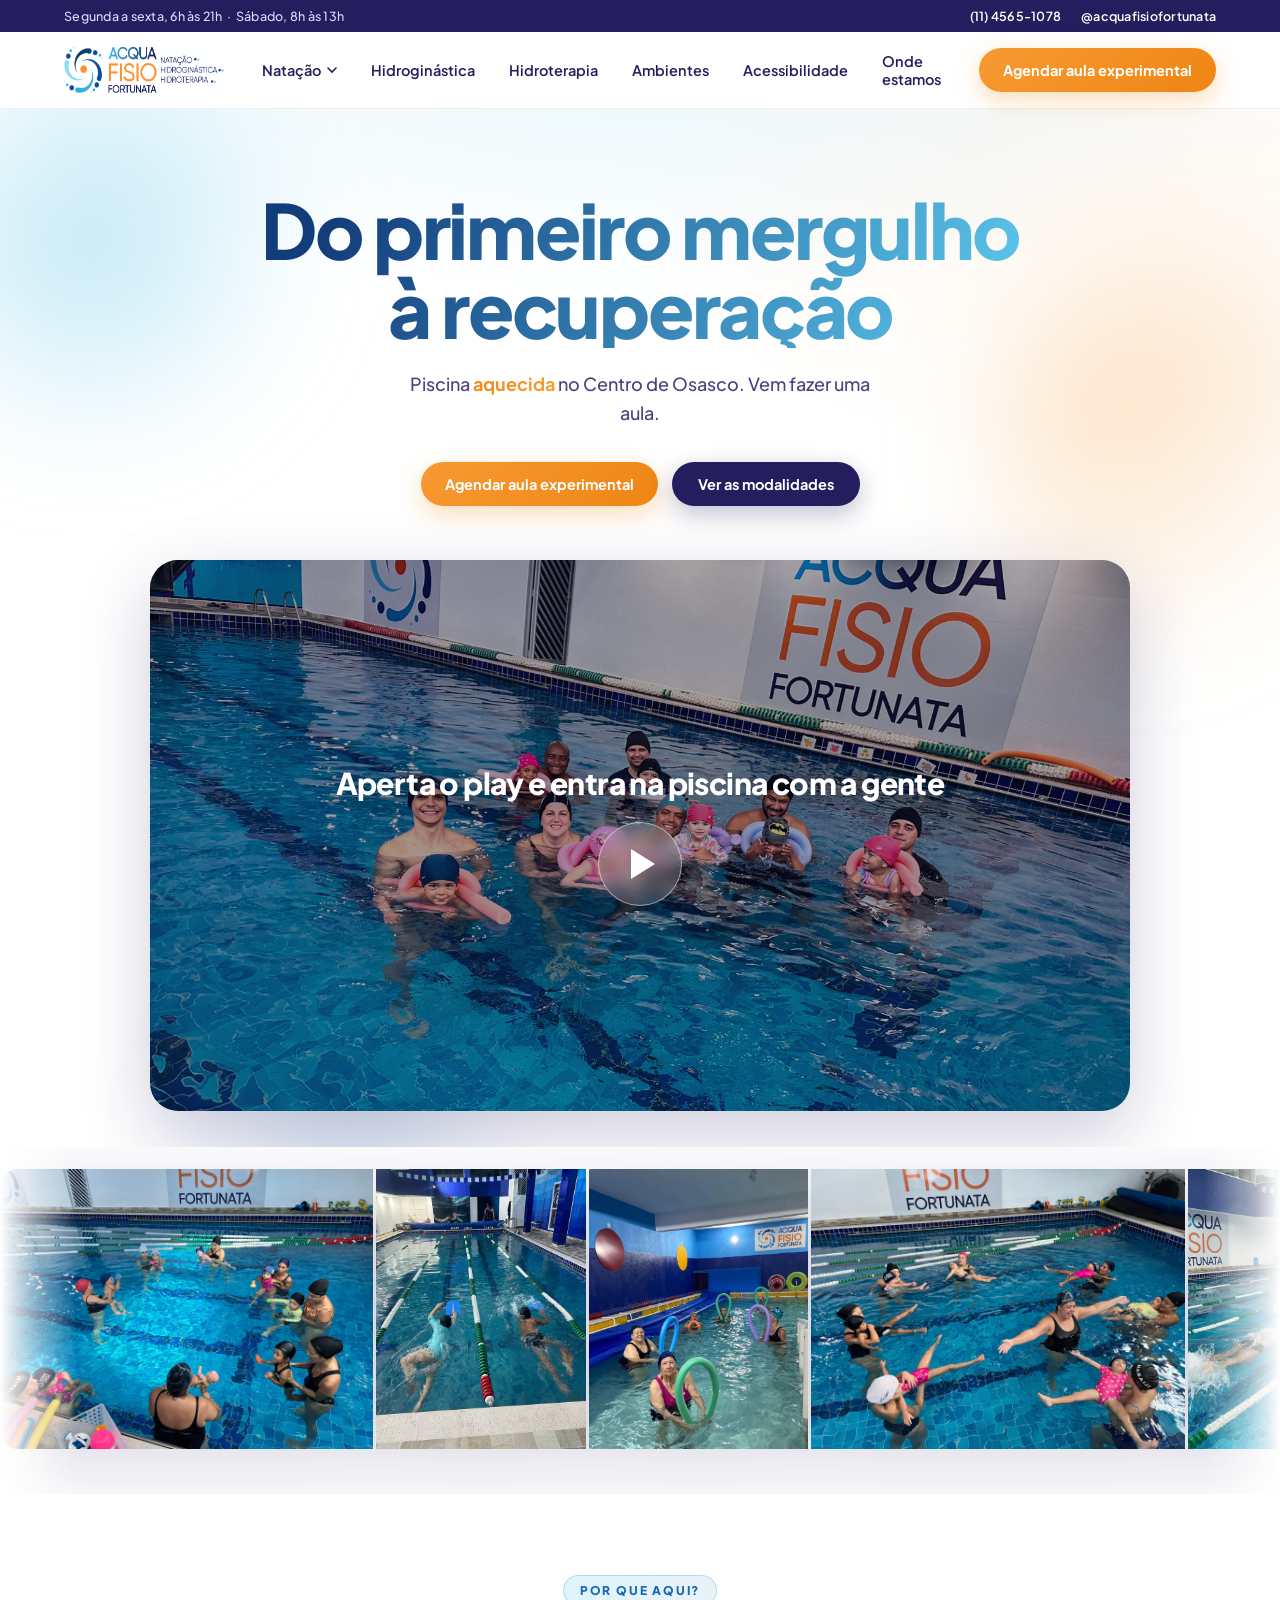
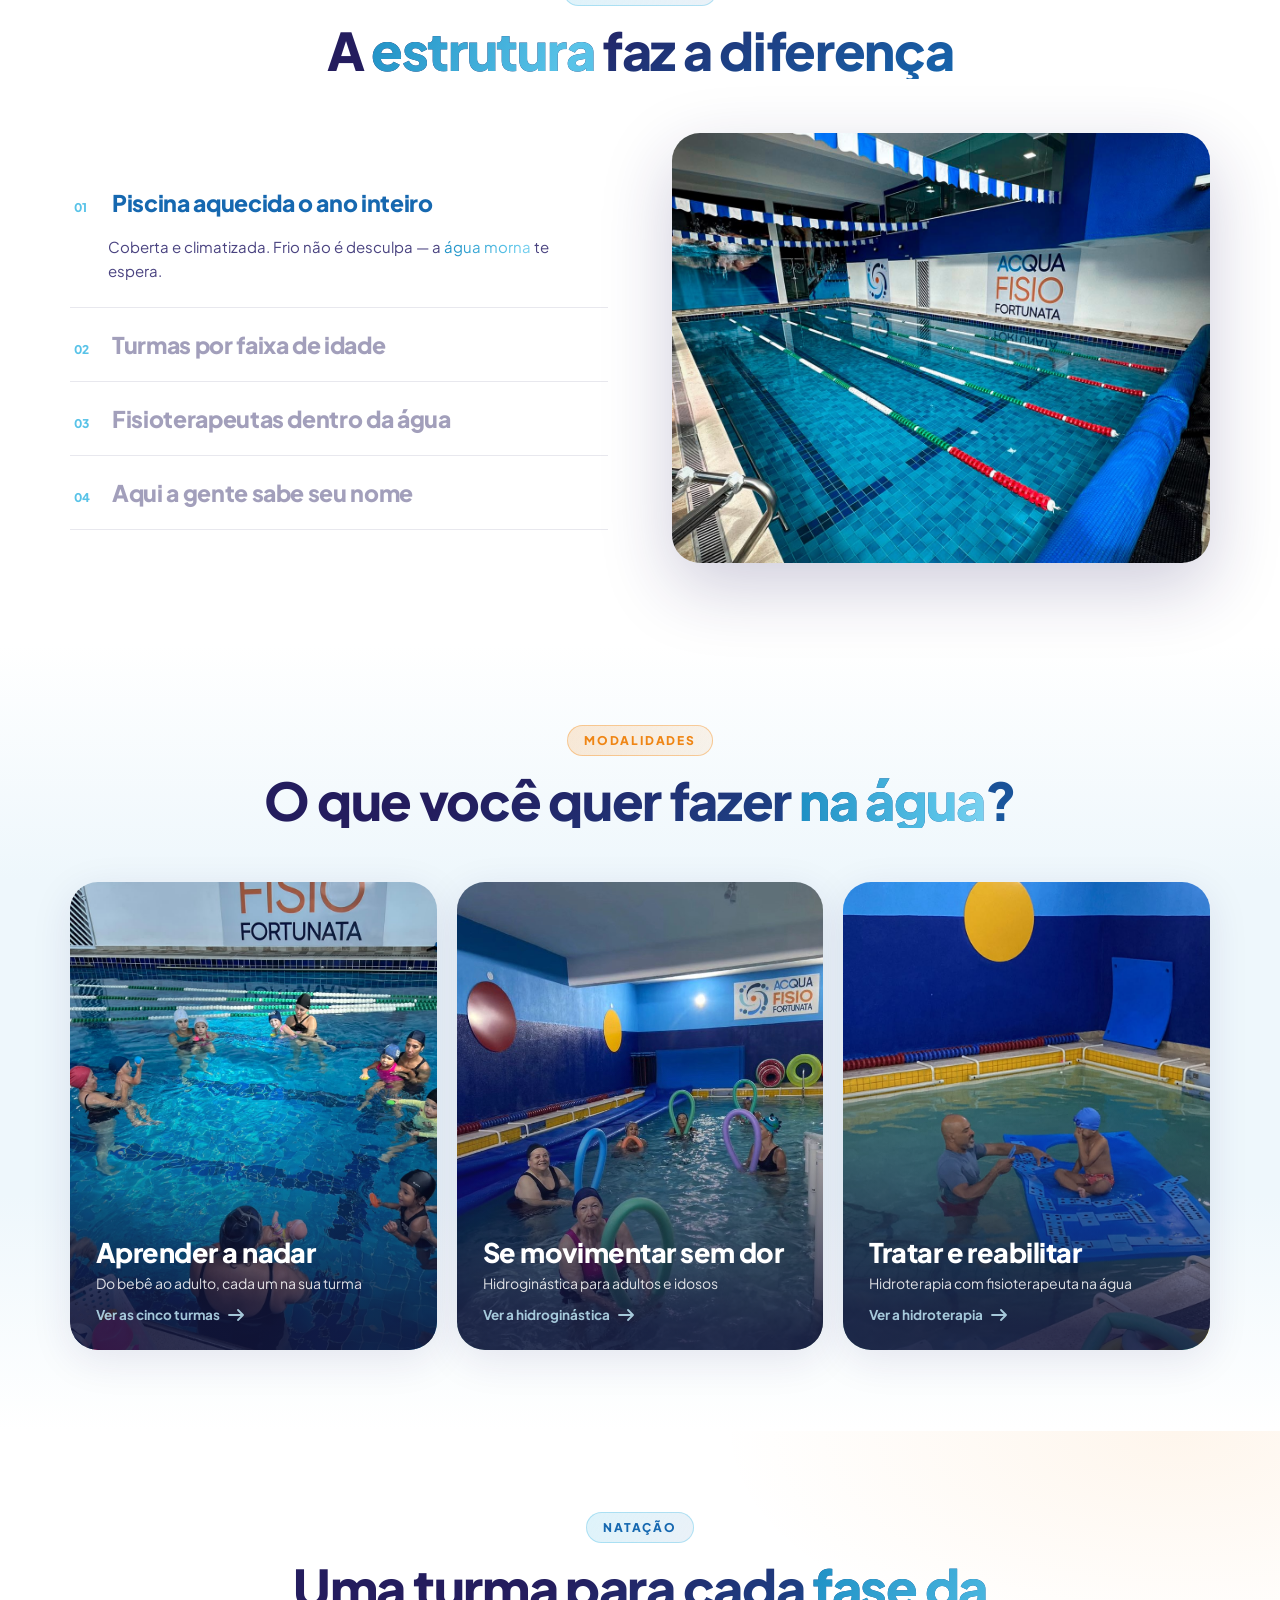
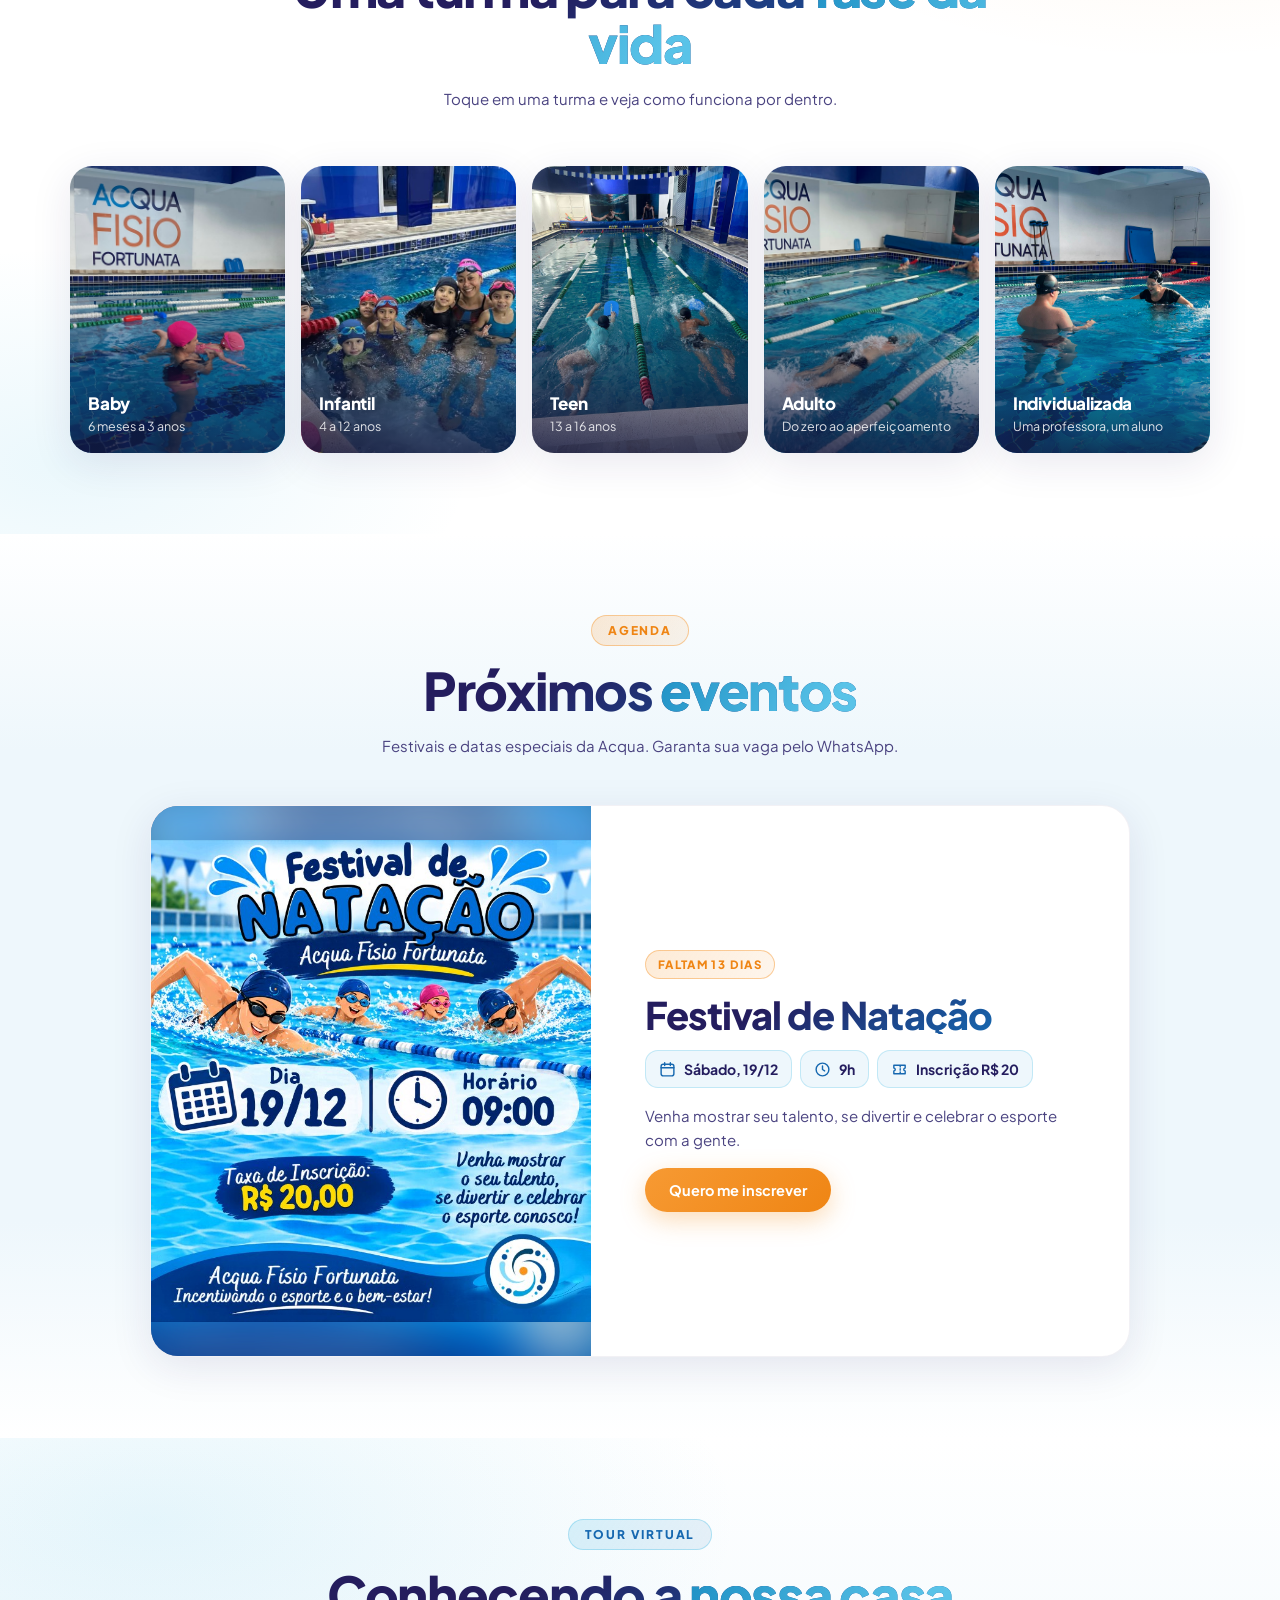
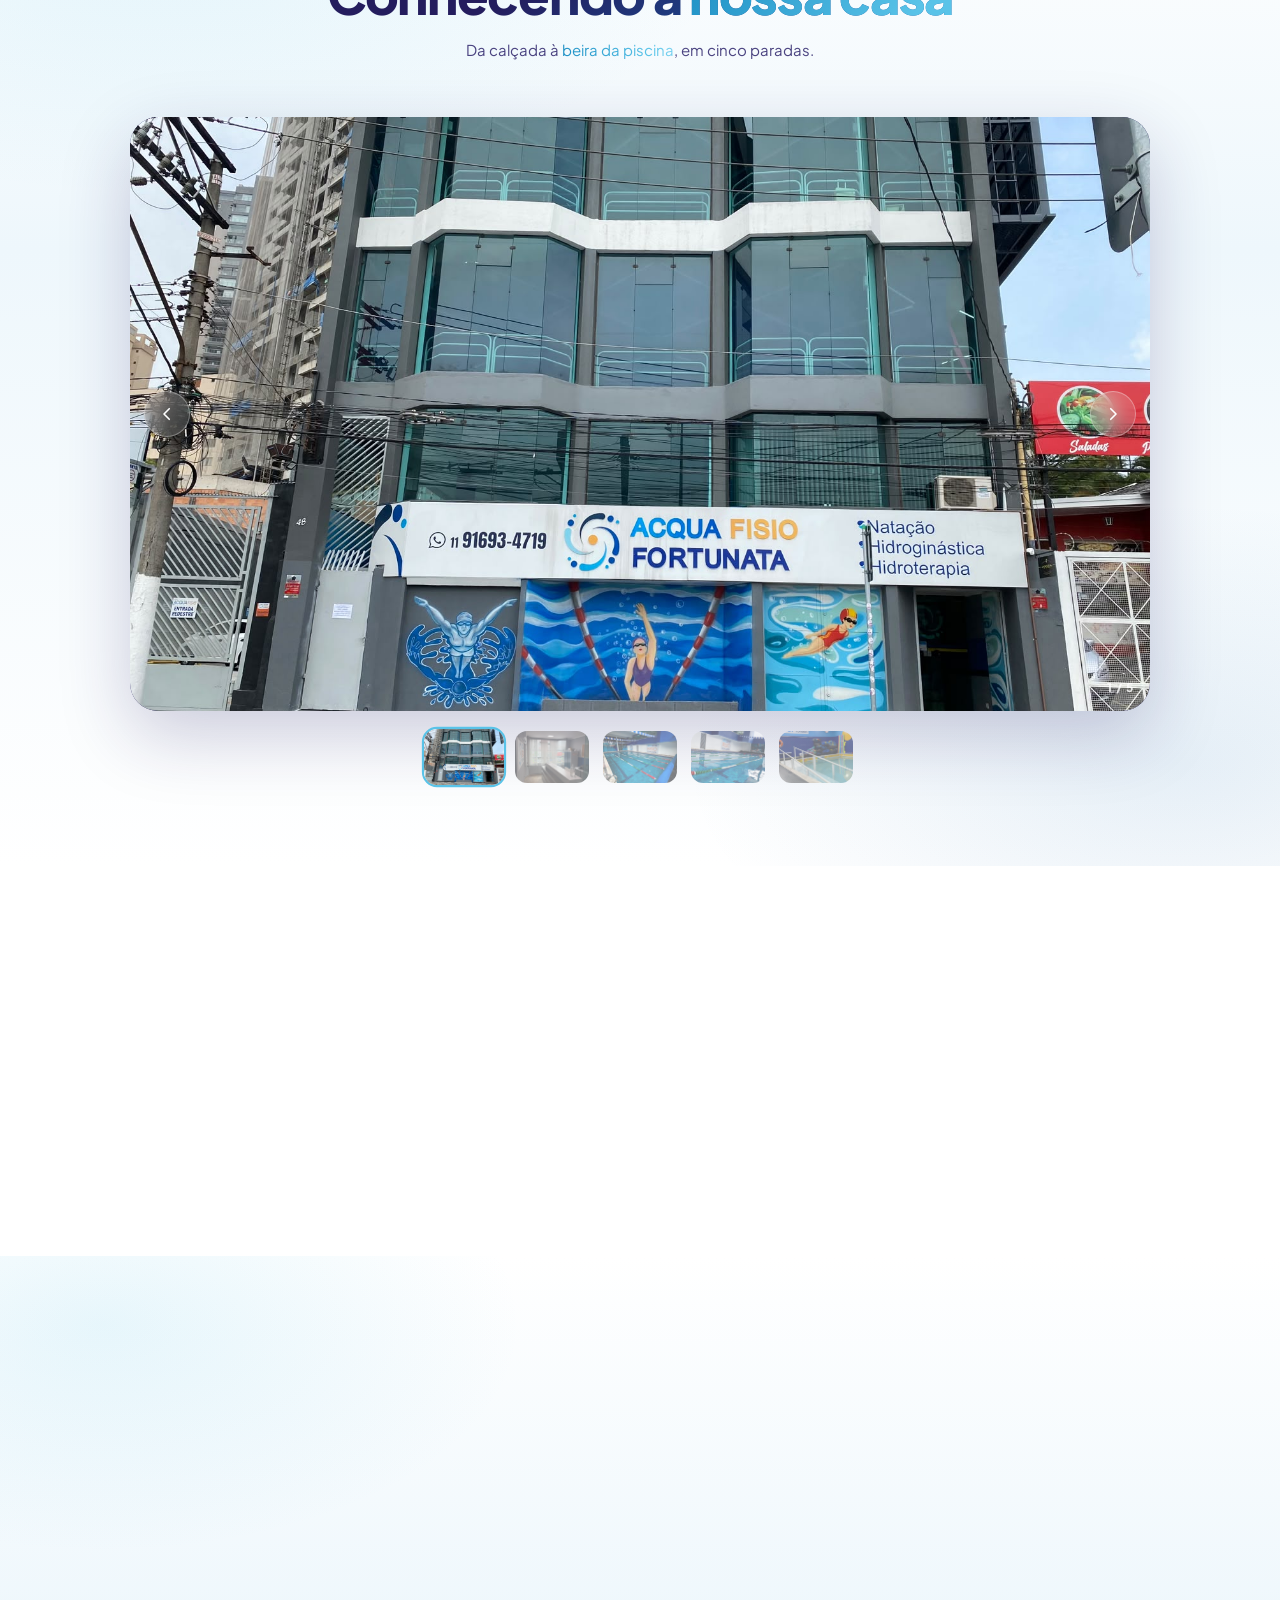
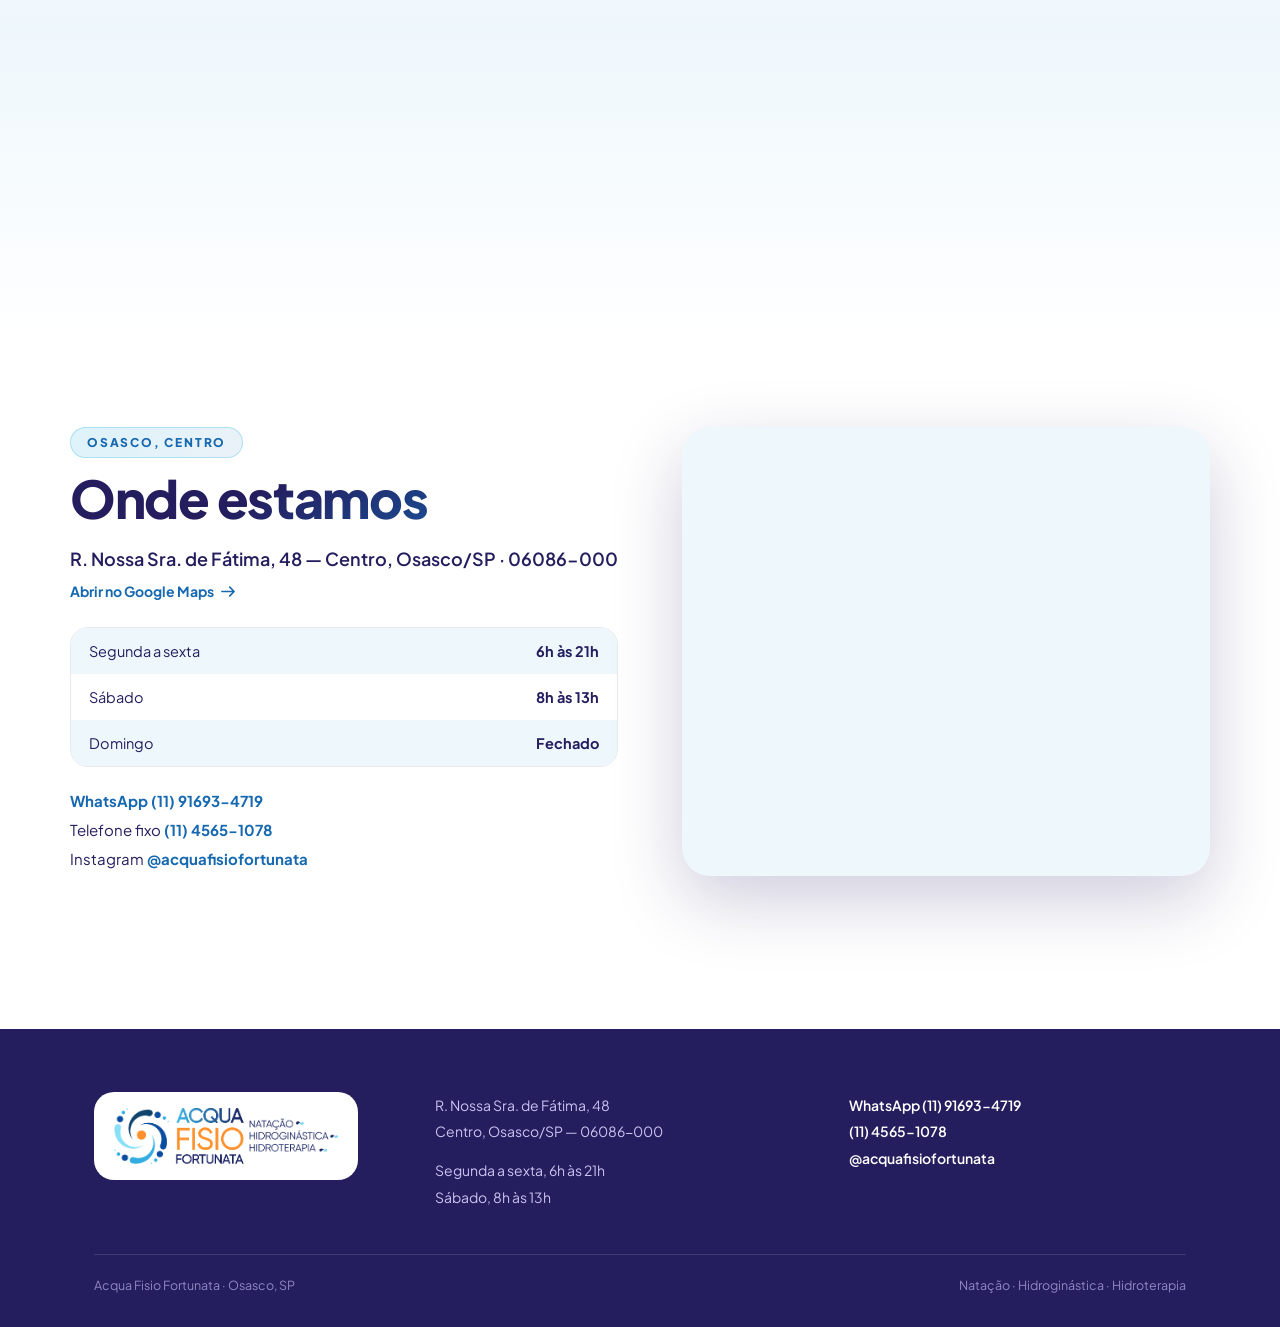
==== commit 923fa641: "Video v4: tipografia mais pesada, entradas suaves e paleta da referencia - Fonte Poppins Black (mais" ====
--- a/index.html
+++ b/index.html
@@ -1448,8 +1448,8 @@
 });
 
 /* ===== video facade ===== */
-const VIDEO_SRC = 'video/acqua-fisio-fortunata-v3.mp4';
-const VIDEO_POSTER = 'video/acqua-fisio-fortunata-v3-poster.jpg';
+const VIDEO_SRC = 'video/acqua-fisio-fortunata-v4.mp4';
+const VIDEO_POSTER = 'video/acqua-fisio-fortunata-v4-poster.jpg';
 const vmodal = document.getElementById('vmodal');
 const vframe = document.getElementById('vframe');
 function openVideo(){
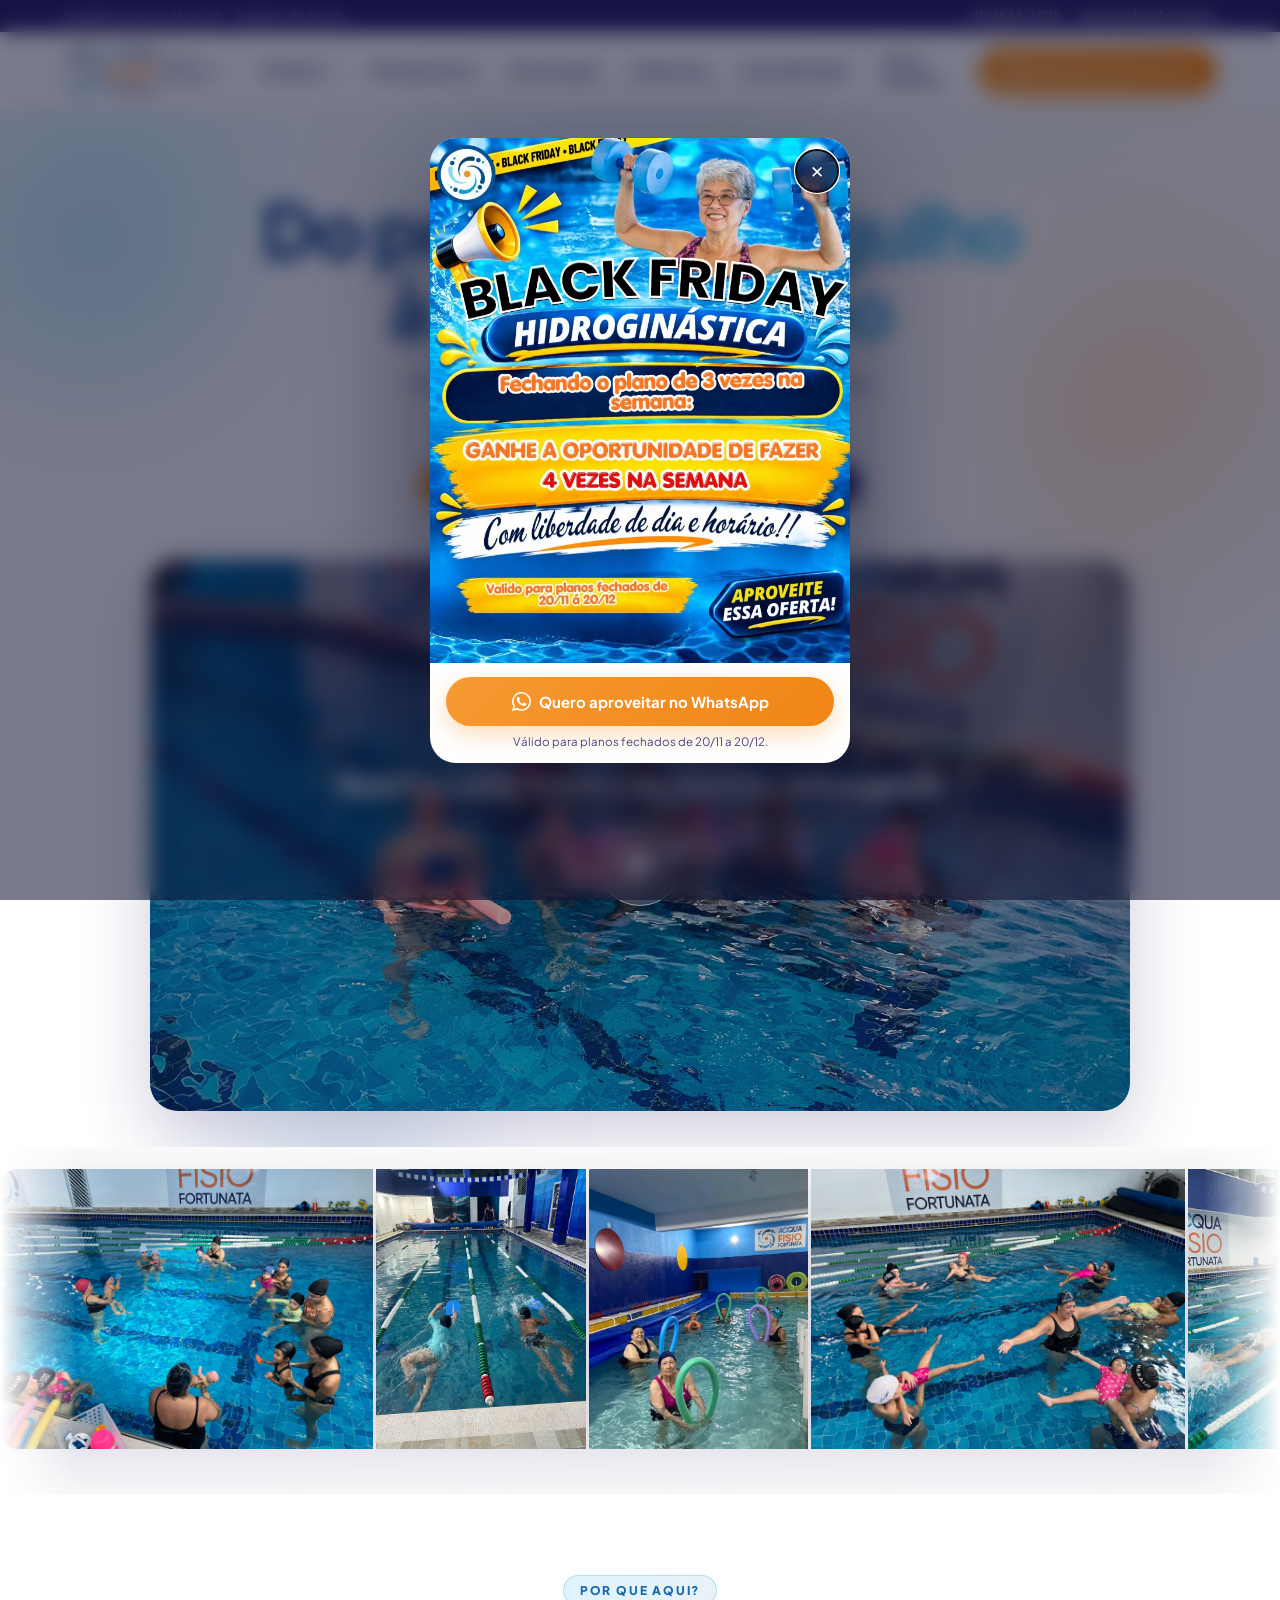
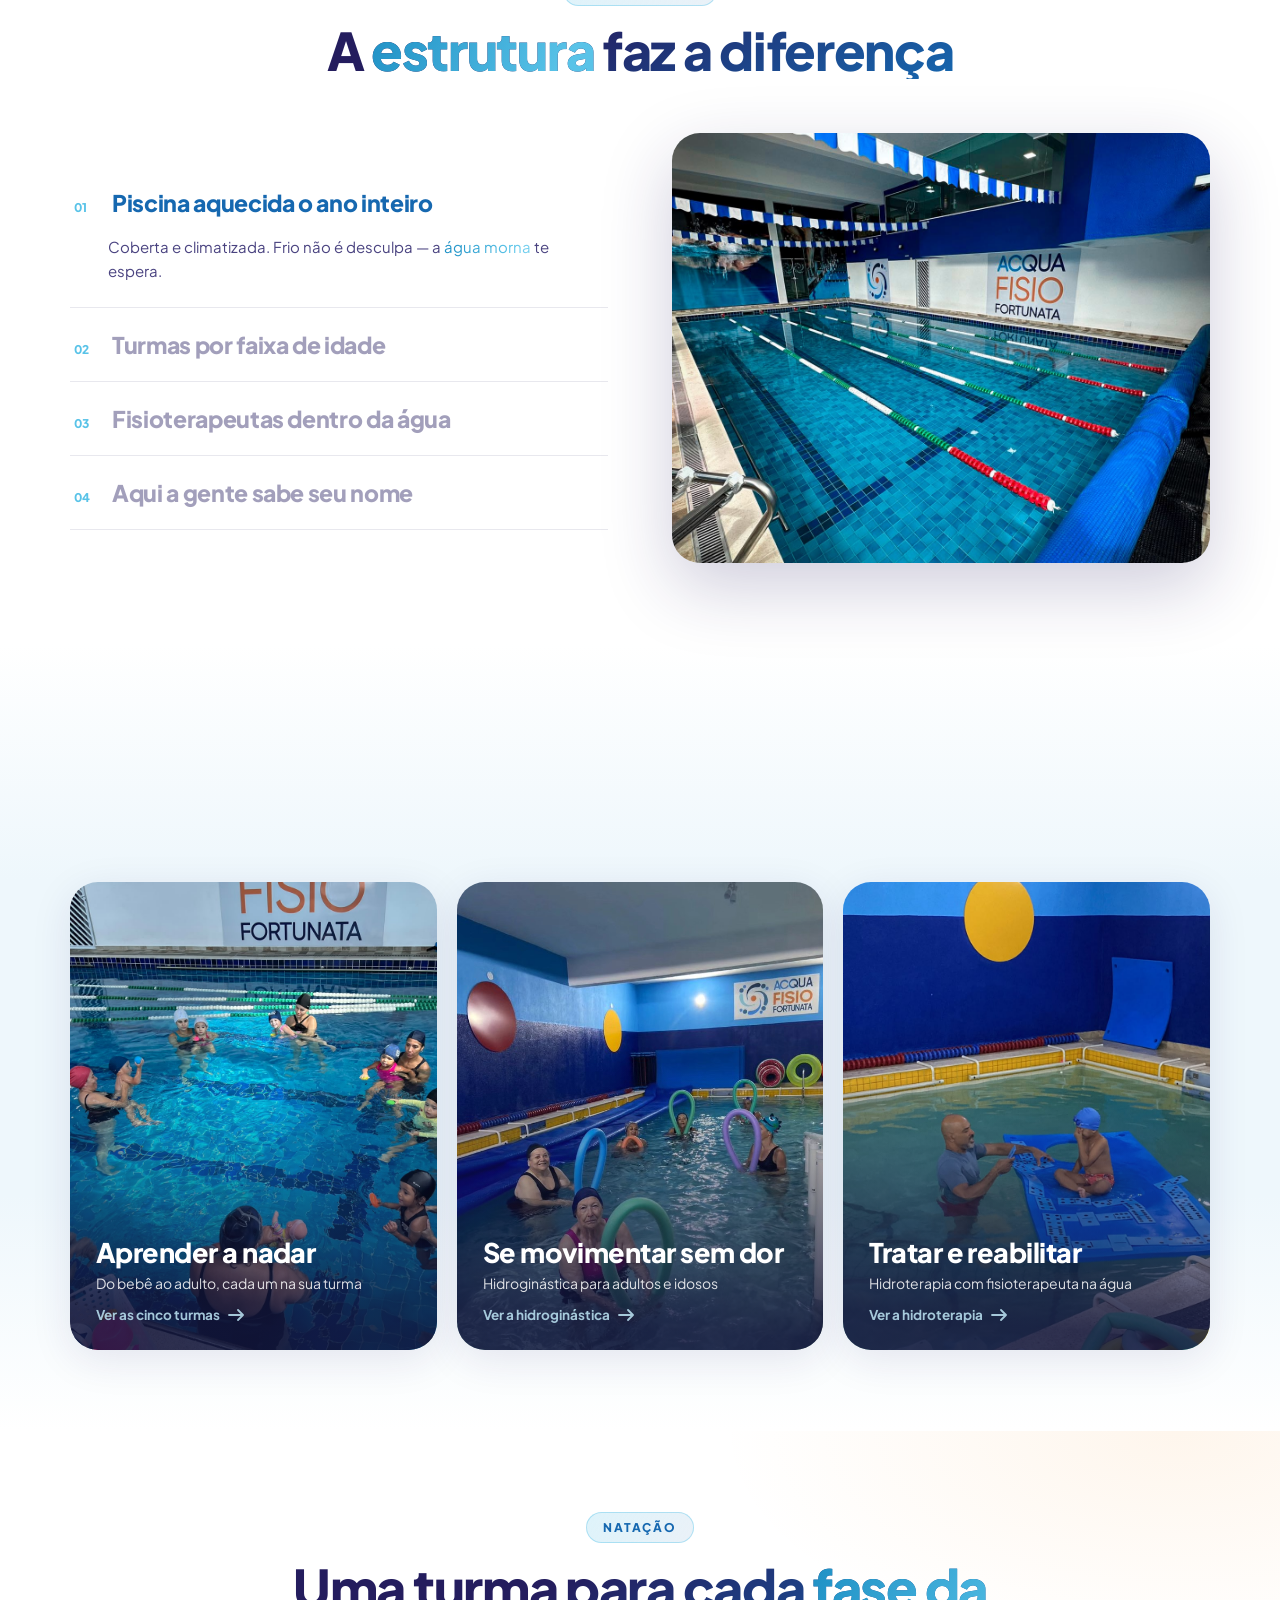
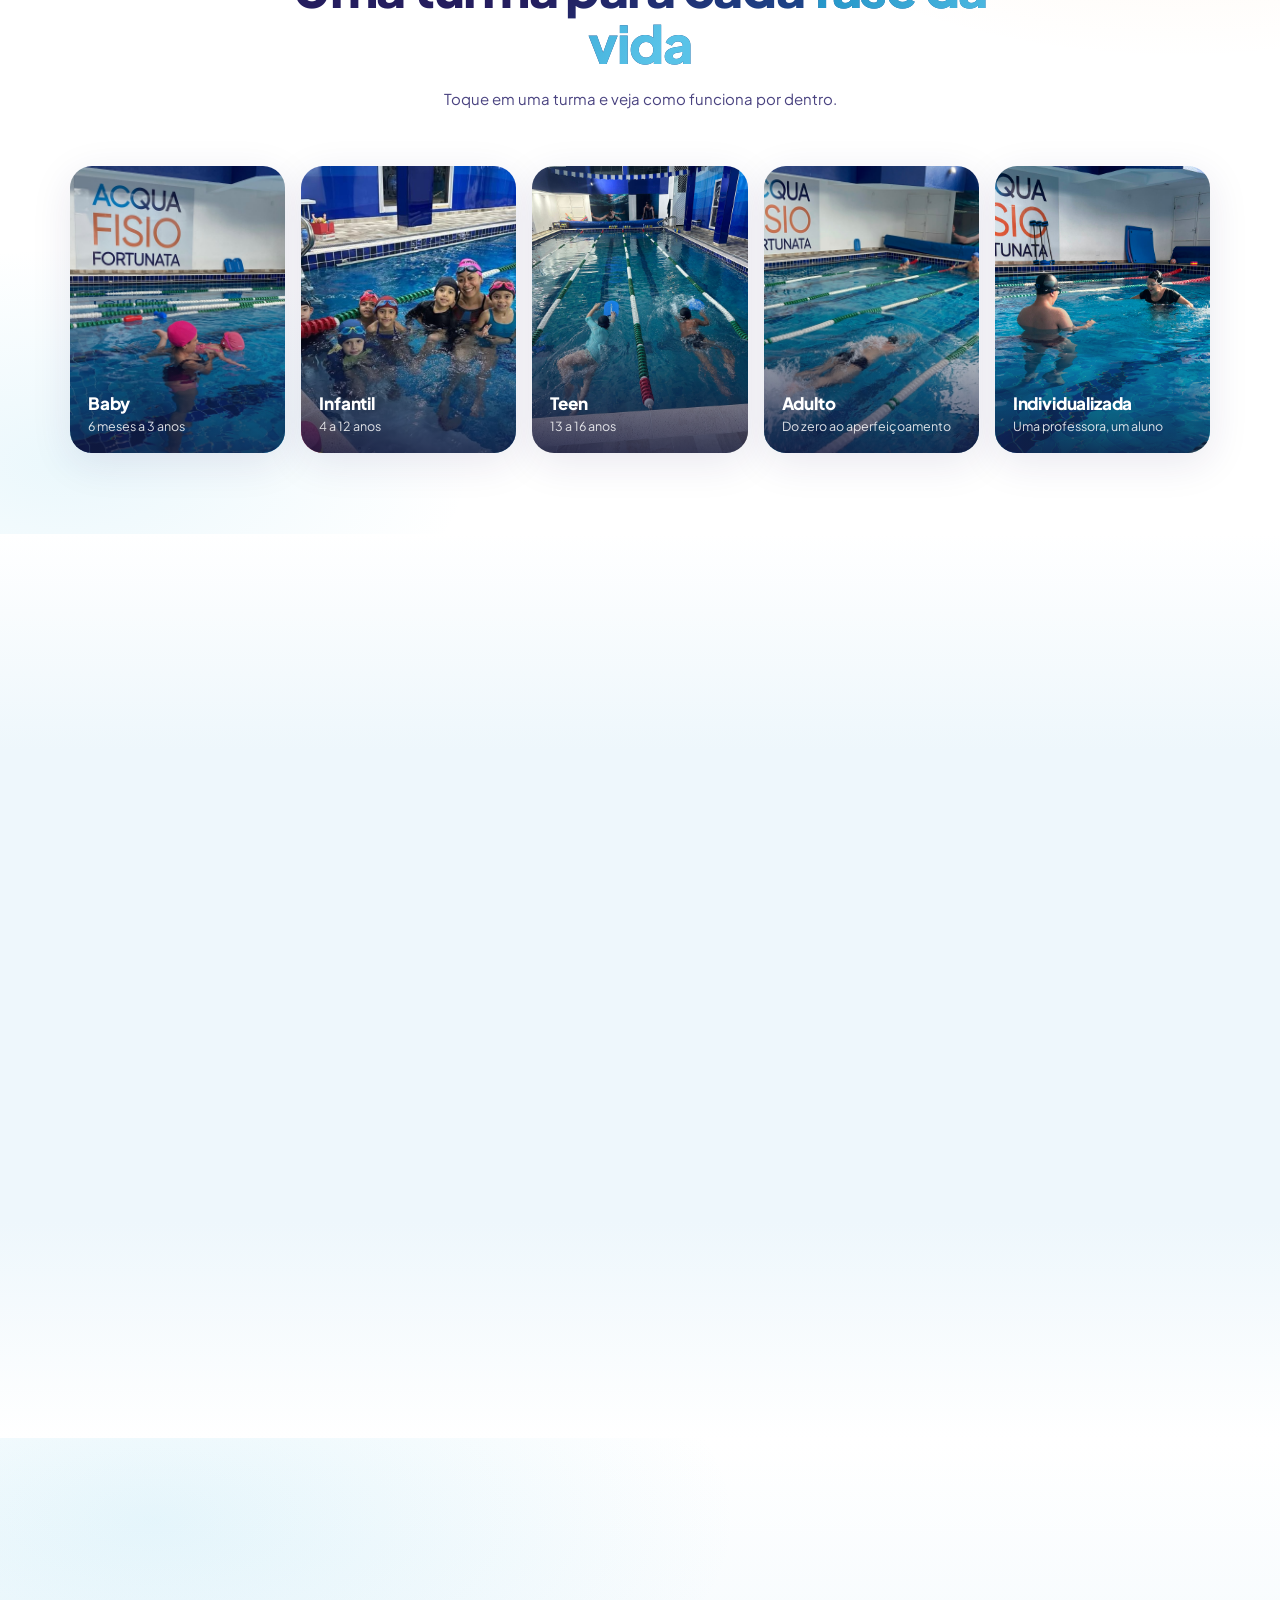
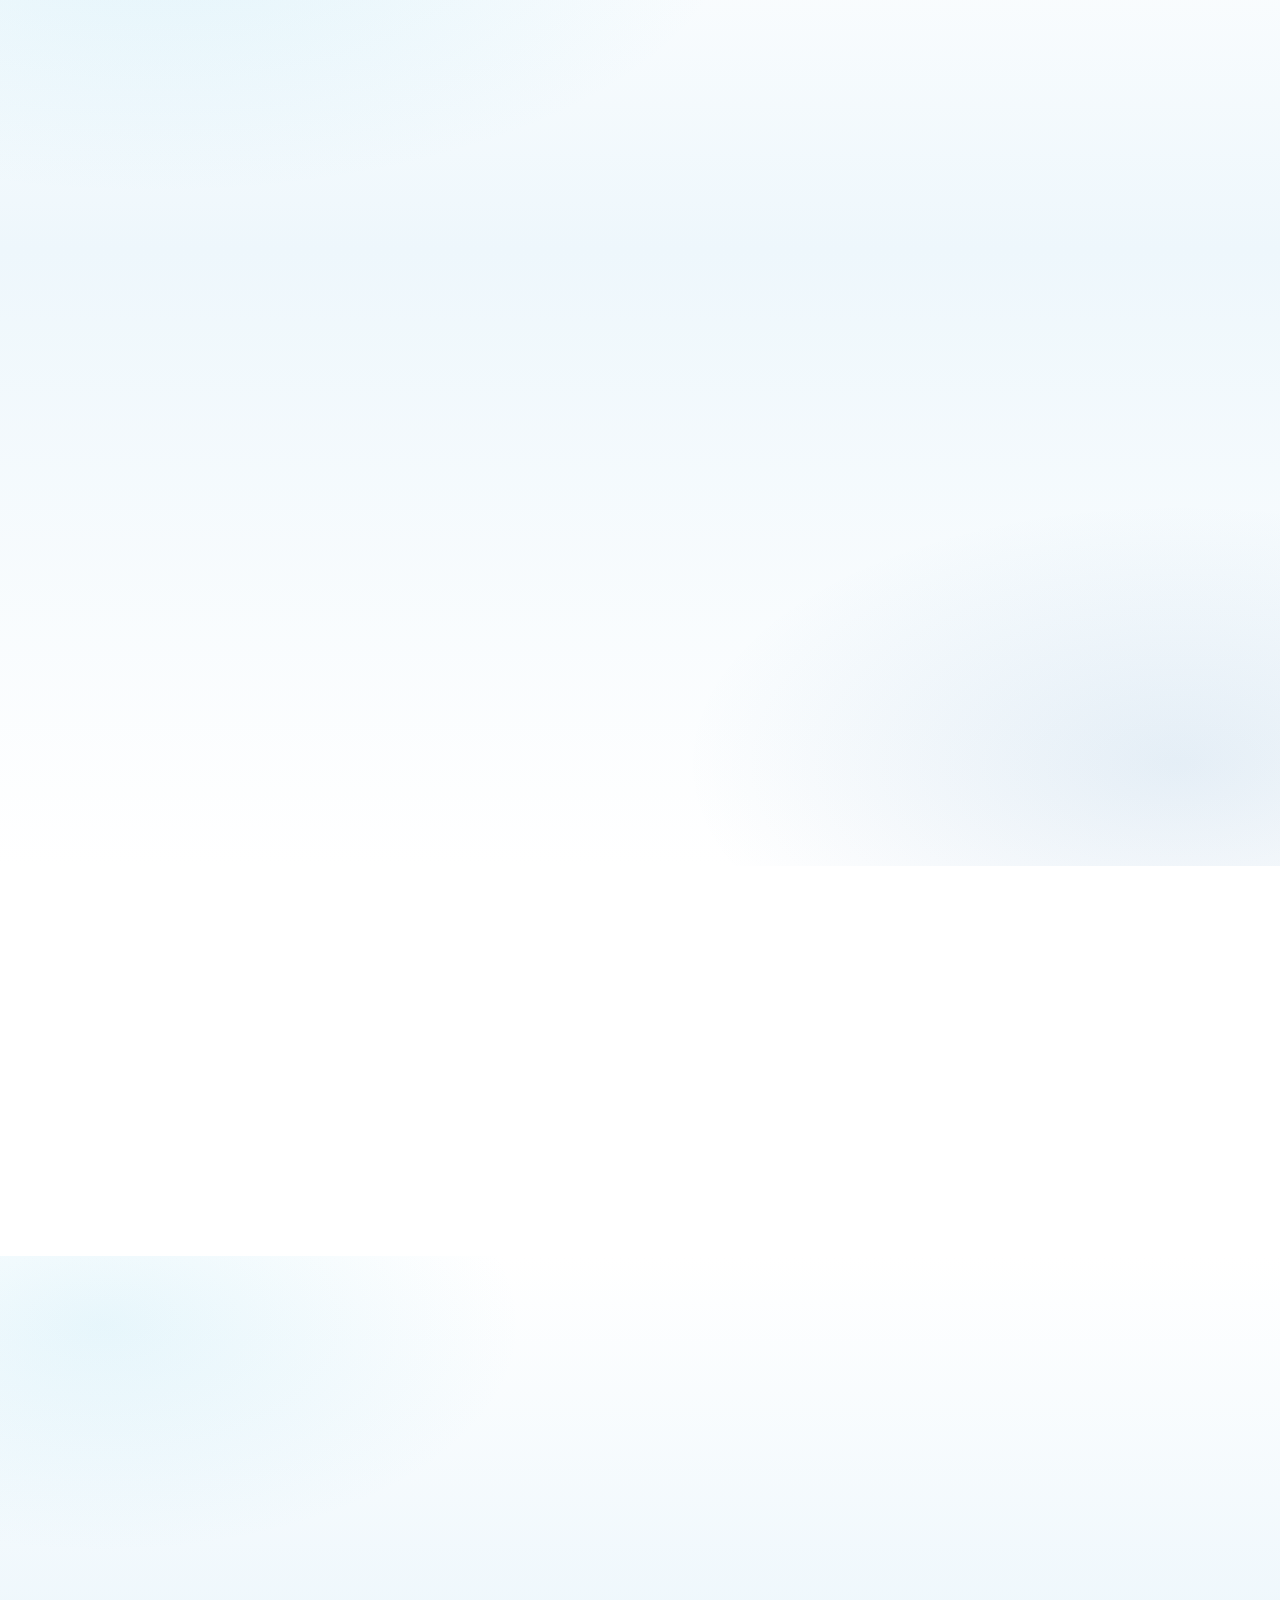
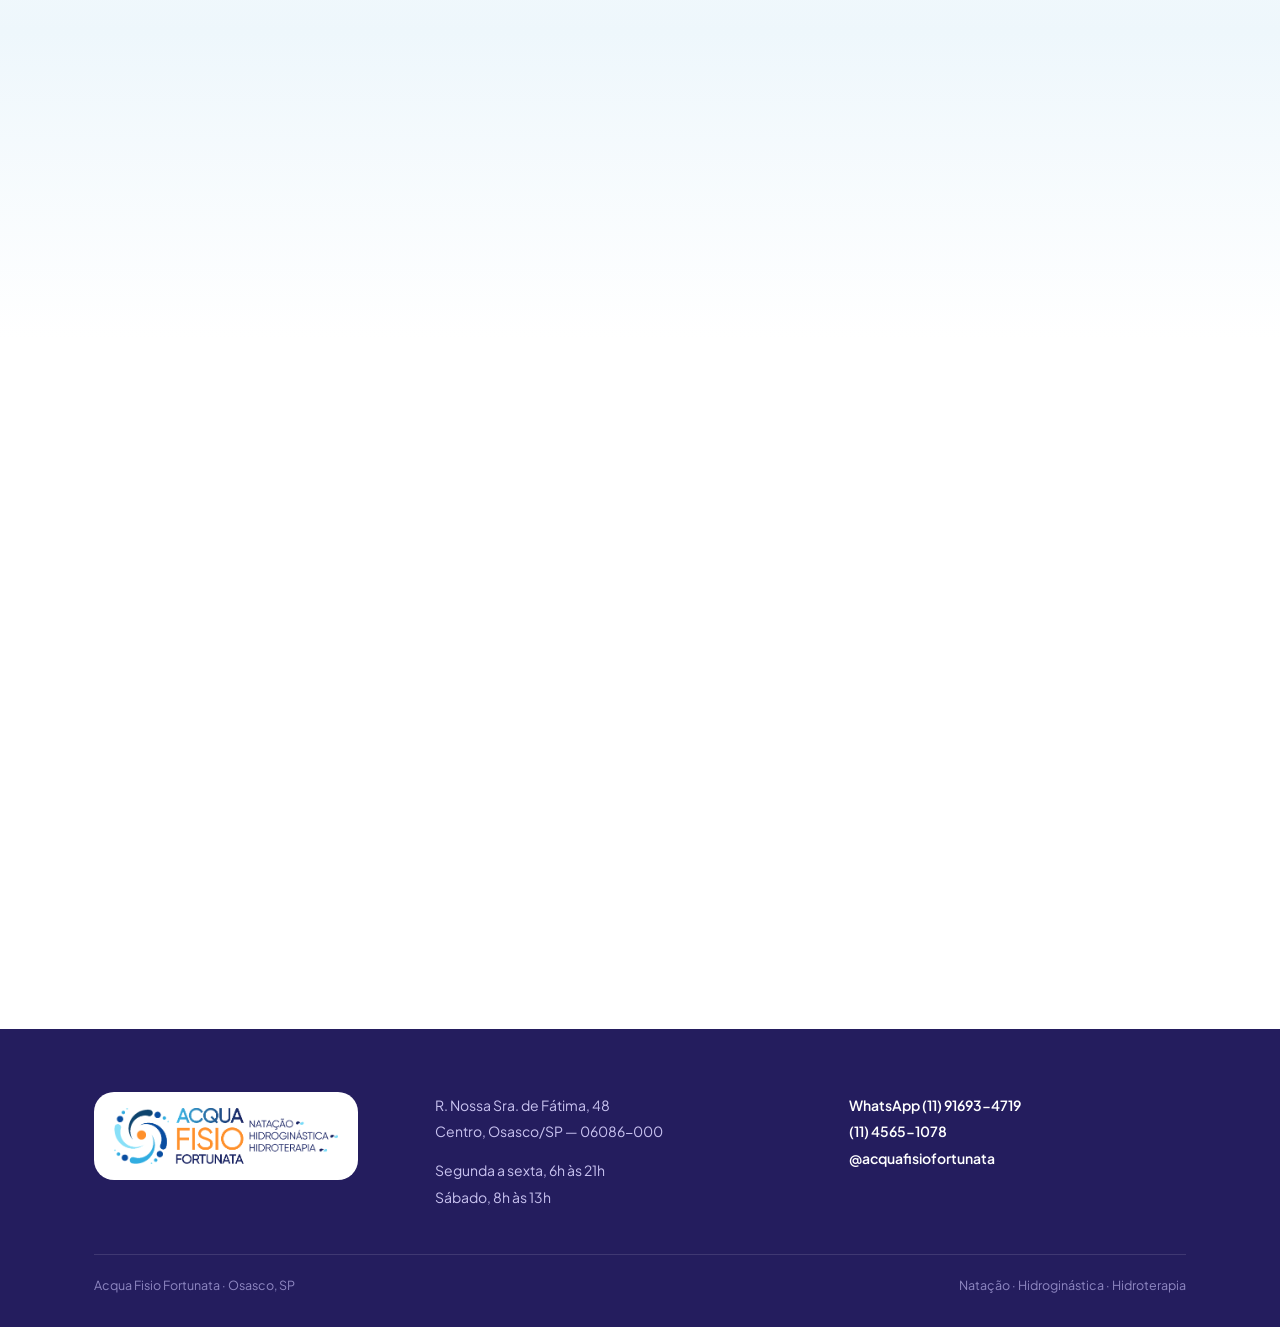
==== commit db729bb0: "SEO: preparar o site para aparecer no Google - robots.txt e sitemap.xml (com as principais imagens)." ====
--- a/index.html
+++ b/index.html
@@ -5,7 +5,85 @@
 <meta name="viewport" content="width=device-width, initial-scale=1.0, viewport-fit=cover">
 <title>Acqua Fisio Fortunata — Natação, Hidroginástica e Hidroterapia em Osasco</title>
 <meta name="description" content="Natação, hidroginástica e hidroterapia em piscina aquecida, no centro de Osasco. Do bebê de 6 meses ao adulto. Agende uma aula experimental pelo WhatsApp.">
+<link rel="canonical" href="https://acquafisiofortunata.com.br/">
+<meta name="robots" content="index, follow, max-image-preview:large">
+<meta name="theme-color" content="#1668b0">
+<!-- prévia do link no WhatsApp, Instagram, Facebook etc. -->
+<meta property="og:type" content="website">
+<meta property="og:locale" content="pt_BR">
+<meta property="og:site_name" content="Acqua Fisio Fortunata">
+<meta property="og:url" content="https://acquafisiofortunata.com.br/">
+<meta property="og:title" content="Acqua Fisio Fortunata — Natação, Hidroginástica e Hidroterapia em Osasco">
+<meta property="og:description" content="Piscina aquecida no Centro de Osasco. Natação do bebê ao adulto, hidroginástica e hidroterapia com fisioterapeuta. Agende sua aula experimental.">
+<meta property="og:image" content="https://acquafisiofortunata.com.br/img/og-acqua.jpg">
+<meta property="og:image:width" content="1200">
+<meta property="og:image:height" content="630">
+<meta property="og:image:alt" content="Turma na piscina aquecida da Acqua Fisio Fortunata, em Osasco">
+<meta name="twitter:card" content="summary_large_image">
 <link rel="icon" type="image/png" href="img/logo-mark.png">
+<link rel="apple-touch-icon" href="img/logo-mark.png">
+<!-- dados da escola para o Google (endereço, horários, telefones, Instagram e o próximo evento) -->
+<script type="application/ld+json">
+{
+  "@context": "https://schema.org",
+  "@graph": [
+    {
+      "@type": ["SportsActivityLocation", "LocalBusiness"],
+      "@id": "https://acquafisiofortunata.com.br/#escola",
+      "name": "Acqua Fisio Fortunata",
+      "description": "Escola de natação, hidroginástica e hidroterapia com piscina aquecida no Centro de Osasco. Turmas do bebê de 6 meses ao adulto e hidroterapia com fisioterapeuta.",
+      "url": "https://acquafisiofortunata.com.br/",
+      "logo": "https://acquafisiofortunata.com.br/img/logo-full.png",
+      "image": [
+        "https://acquafisiofortunata.com.br/img/og-acqua.jpg",
+        "https://acquafisiofortunata.com.br/img/fachada-hd.jpg",
+        "https://acquafisiofortunata.com.br/img/piscina-vazia.jpg"
+      ],
+      "telephone": "+55 11 4565-1078",
+      "address": {
+        "@type": "PostalAddress",
+        "streetAddress": "R. Nossa Sra. de Fátima, 48",
+        "addressLocality": "Osasco",
+        "addressRegion": "SP",
+        "postalCode": "06086-000",
+        "addressCountry": "BR"
+      },
+      "hasMap": "https://www.google.com/maps/search/?api=1&query=R.+Nossa+Sra.+de+F%C3%A1tima%2C+48+-+Centro%2C+Osasco+-+SP%2C+06086-000",
+      "openingHoursSpecification": [
+        { "@type": "OpeningHoursSpecification", "dayOfWeek": ["Monday", "Tuesday", "Wednesday", "Thursday", "Friday"], "opens": "06:00", "closes": "21:00" },
+        { "@type": "OpeningHoursSpecification", "dayOfWeek": "Saturday", "opens": "08:00", "closes": "13:00" }
+      ],
+      "contactPoint": { "@type": "ContactPoint", "telephone": "+55 11 91693-4719", "contactType": "customer service", "availableLanguage": "Portuguese" },
+      "areaServed": "Osasco, SP",
+      "sameAs": ["https://instagram.com/acquafisiofortunata"]
+    },
+    {
+      "@type": "WebSite",
+      "@id": "https://acquafisiofortunata.com.br/#site",
+      "url": "https://acquafisiofortunata.com.br/",
+      "name": "Acqua Fisio Fortunata",
+      "inLanguage": "pt-BR",
+      "publisher": { "@id": "https://acquafisiofortunata.com.br/#escola" }
+    },
+    {
+      "@type": "Event",
+      "name": "Festival de Natação Acqua Fisio Fortunata",
+      "description": "Festival de natação para os alunos: venha mostrar seu talento, se divertir e celebrar o esporte com a gente.",
+      "startDate": "2026-12-19T09:00:00-03:00",
+      "eventStatus": "https://schema.org/EventScheduled",
+      "eventAttendanceMode": "https://schema.org/OfflineEventAttendanceMode",
+      "image": "https://acquafisiofortunata.com.br/img/evento-festival-natacao-2026.jpg",
+      "location": {
+        "@type": "Place",
+        "name": "Acqua Fisio Fortunata",
+        "address": { "@type": "PostalAddress", "streetAddress": "R. Nossa Sra. de Fátima, 48", "addressLocality": "Osasco", "addressRegion": "SP", "postalCode": "06086-000", "addressCountry": "BR" }
+      },
+      "organizer": { "@id": "https://acquafisiofortunata.com.br/#escola" },
+      "offers": { "@type": "Offer", "price": "20.00", "priceCurrency": "BRL", "availability": "https://schema.org/InStock", "url": "https://acquafisiofortunata.com.br/#eventos" }
+    }
+  ]
+}
+</script>
 <link rel="preconnect" href="https://fonts.googleapis.com">
 <link rel="preconnect" href="https://fonts.gstatic.com" crossorigin>
 <link href="https://fonts.googleapis.com/css2?family=Plus+Jakarta+Sans:wght@400;500;600;700;800&display=swap" rel="stylesheet">
